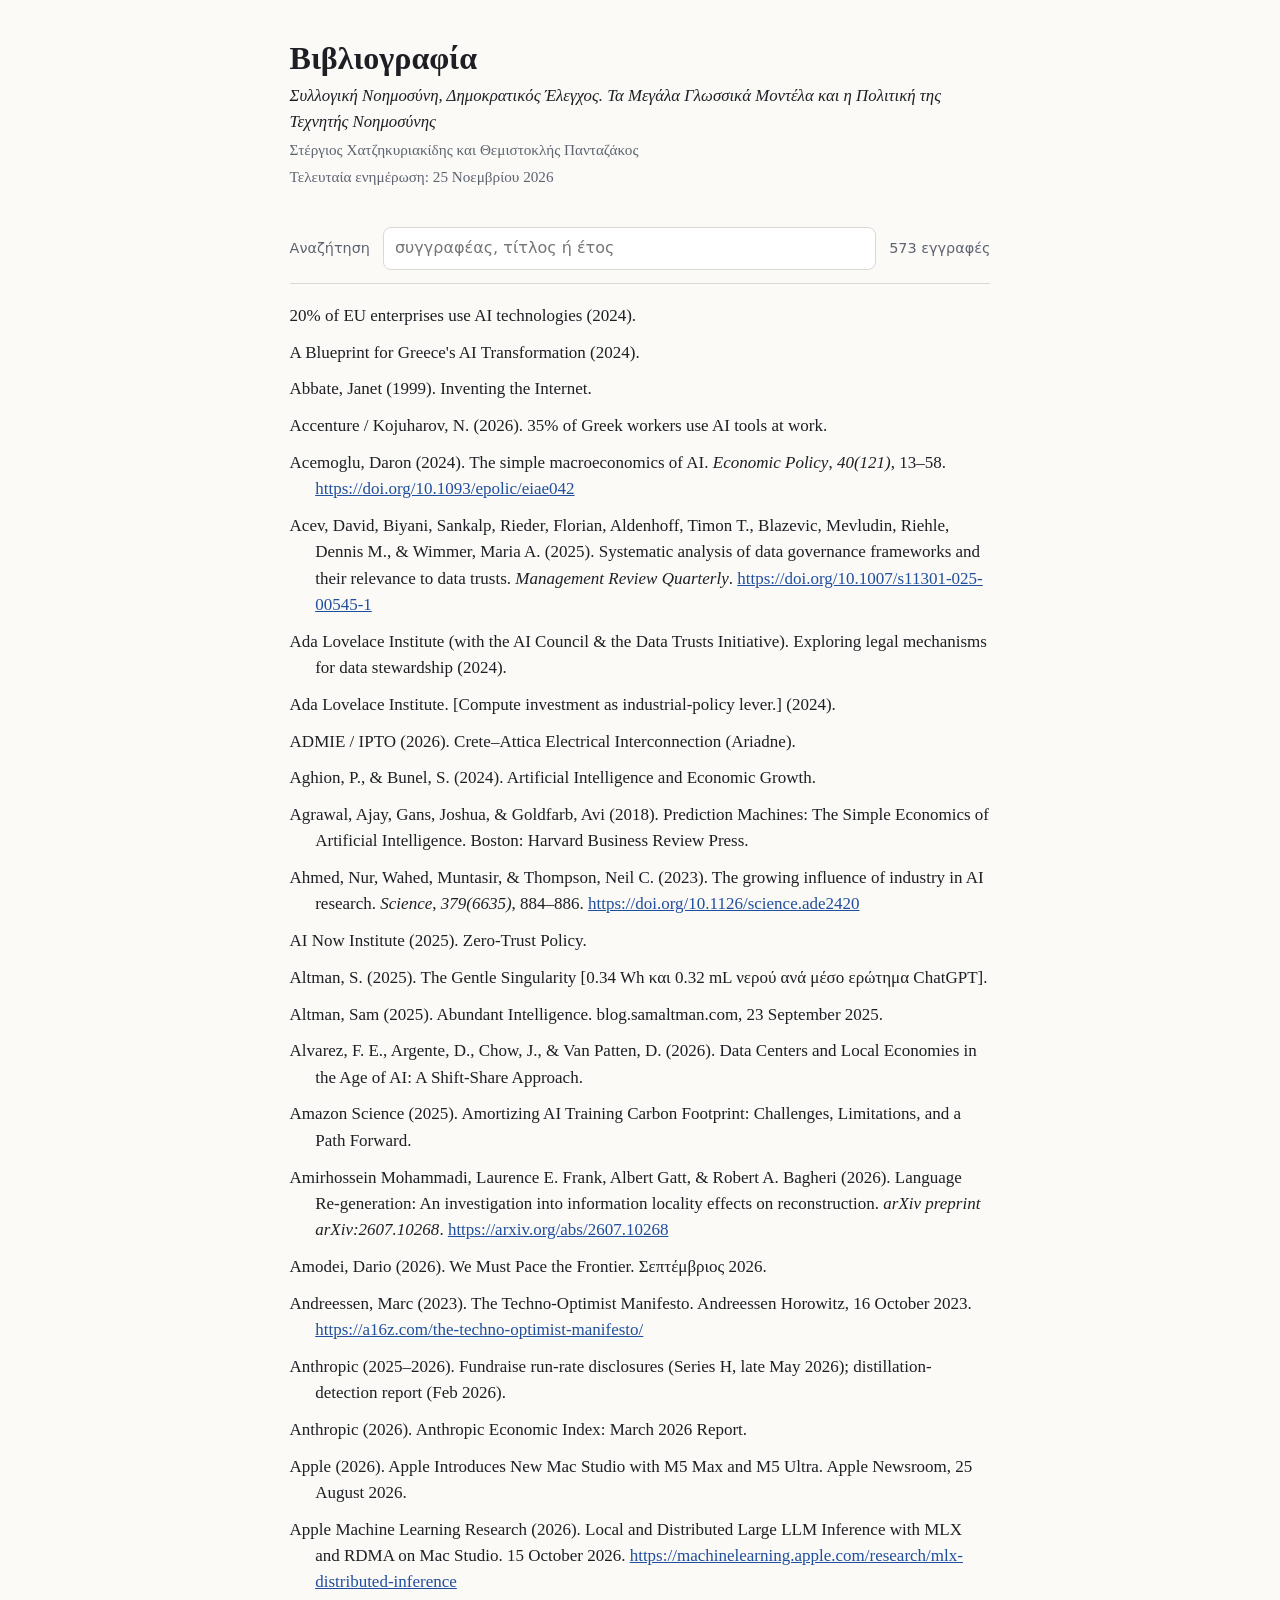
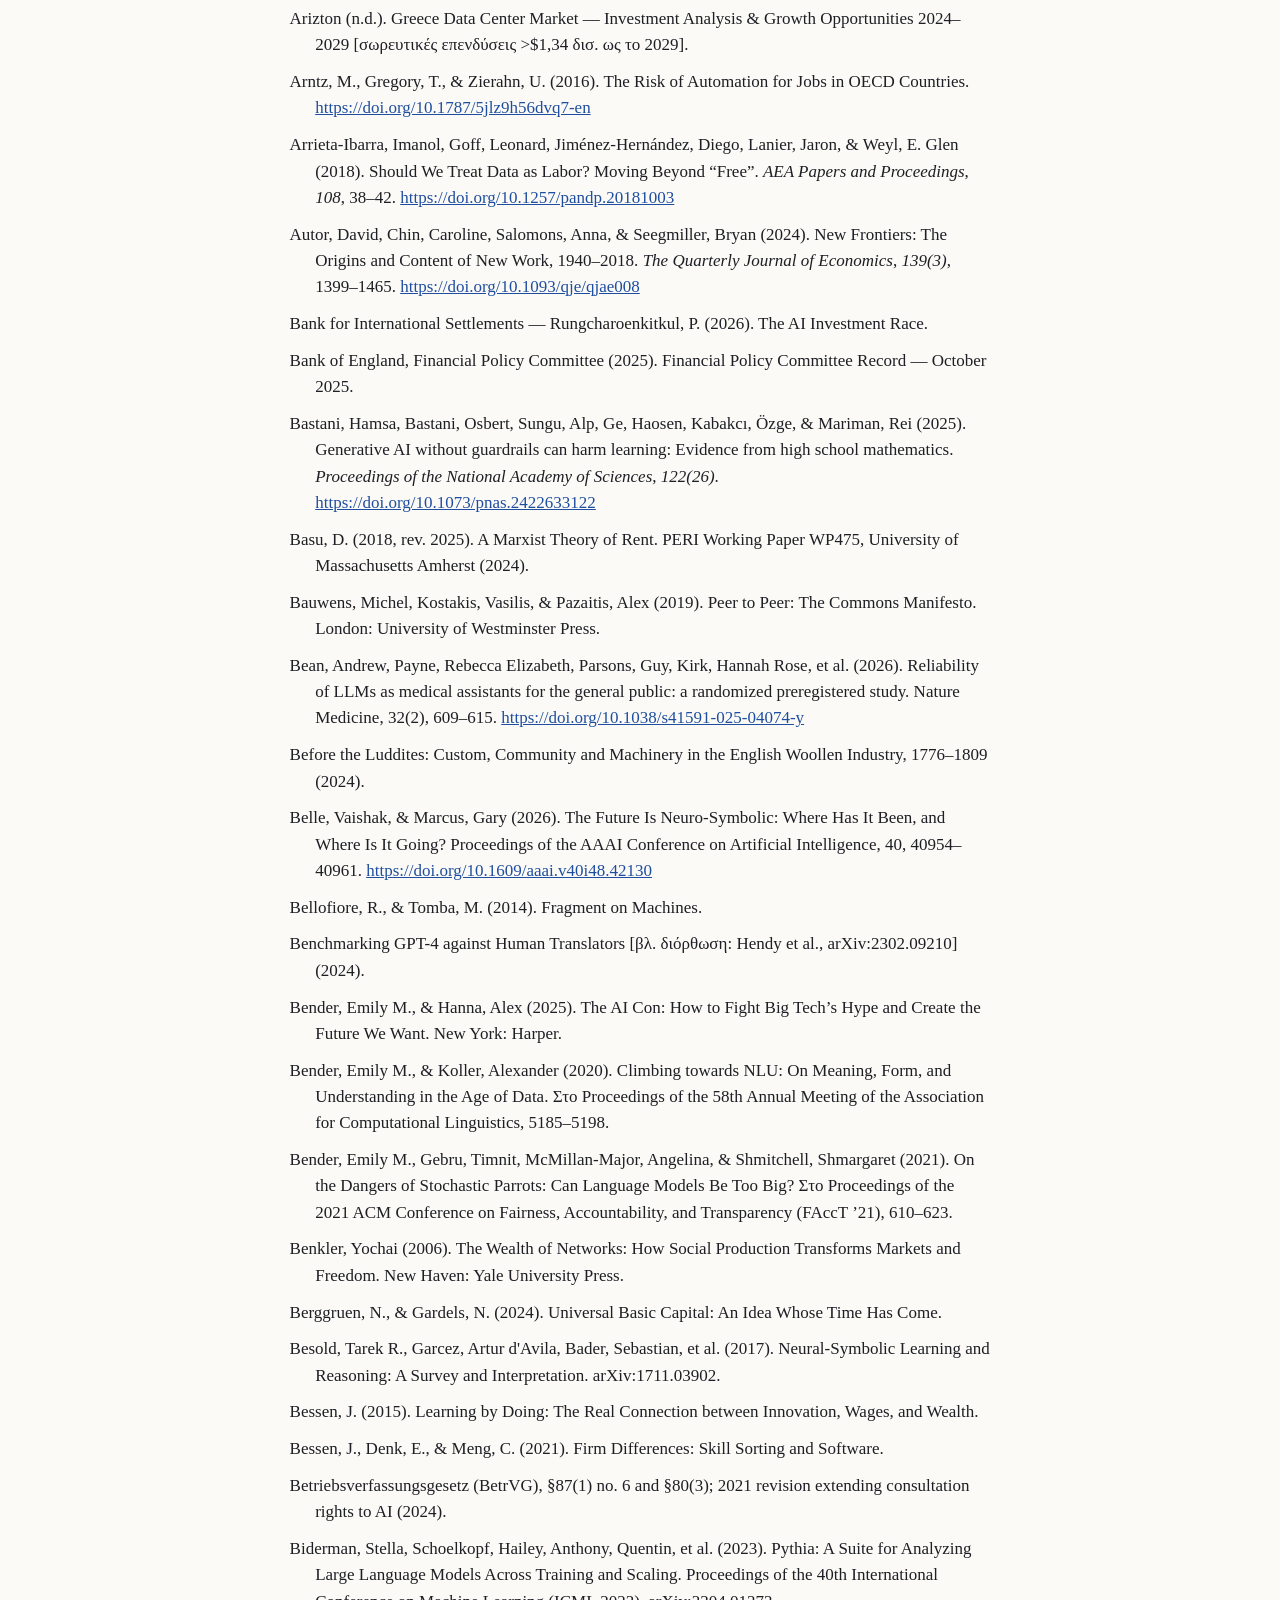
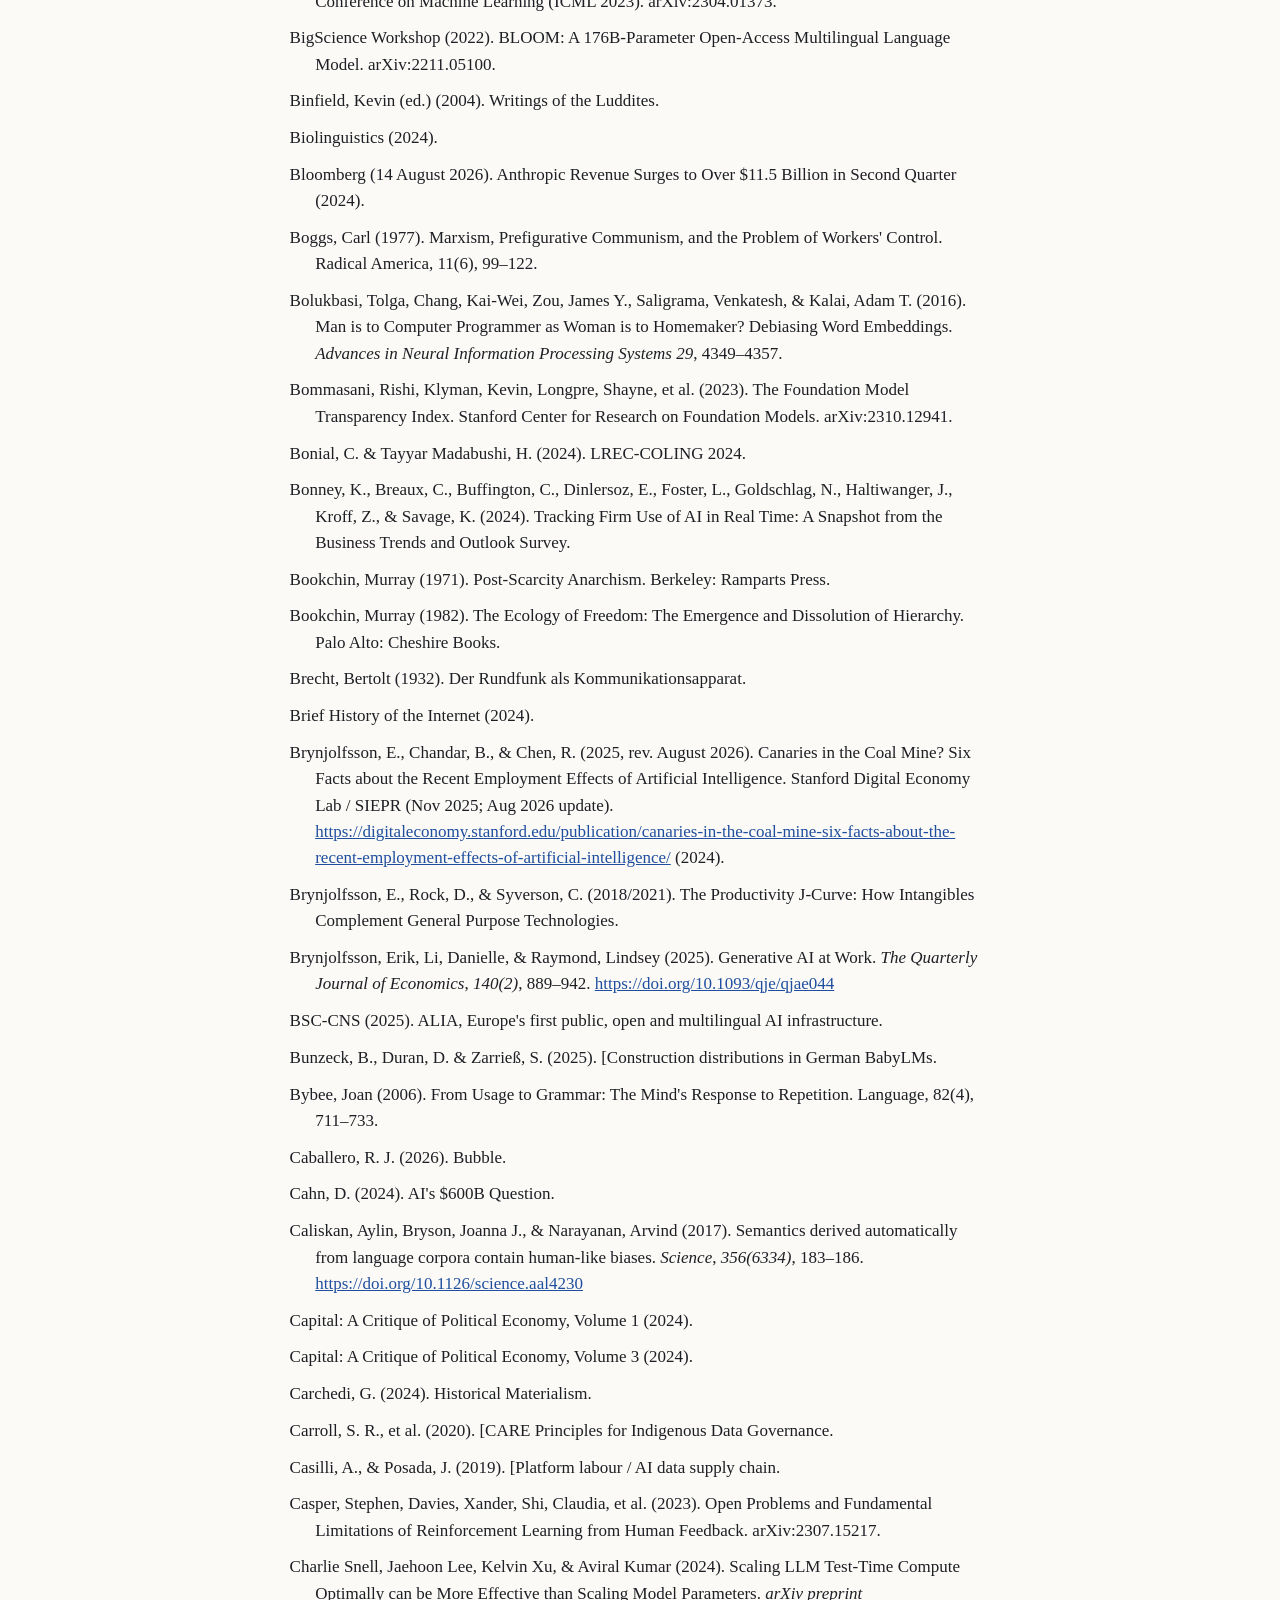
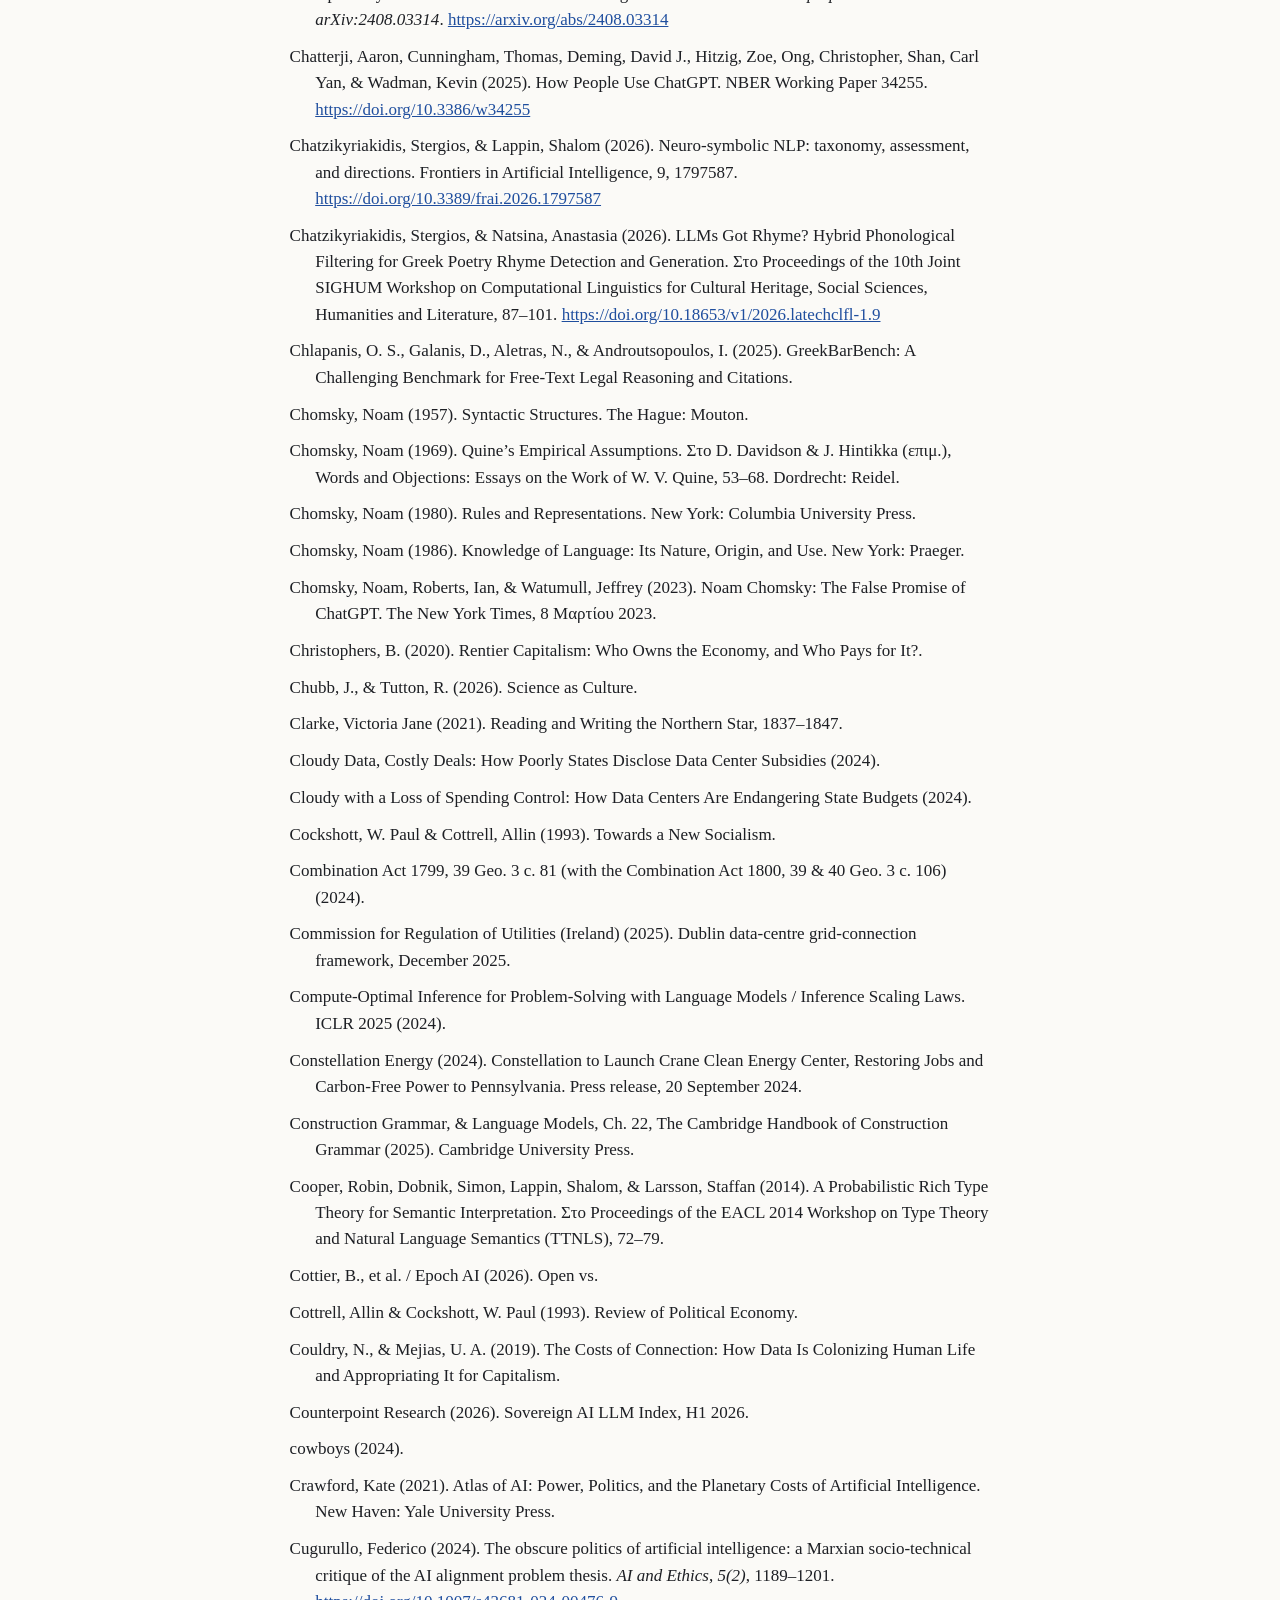
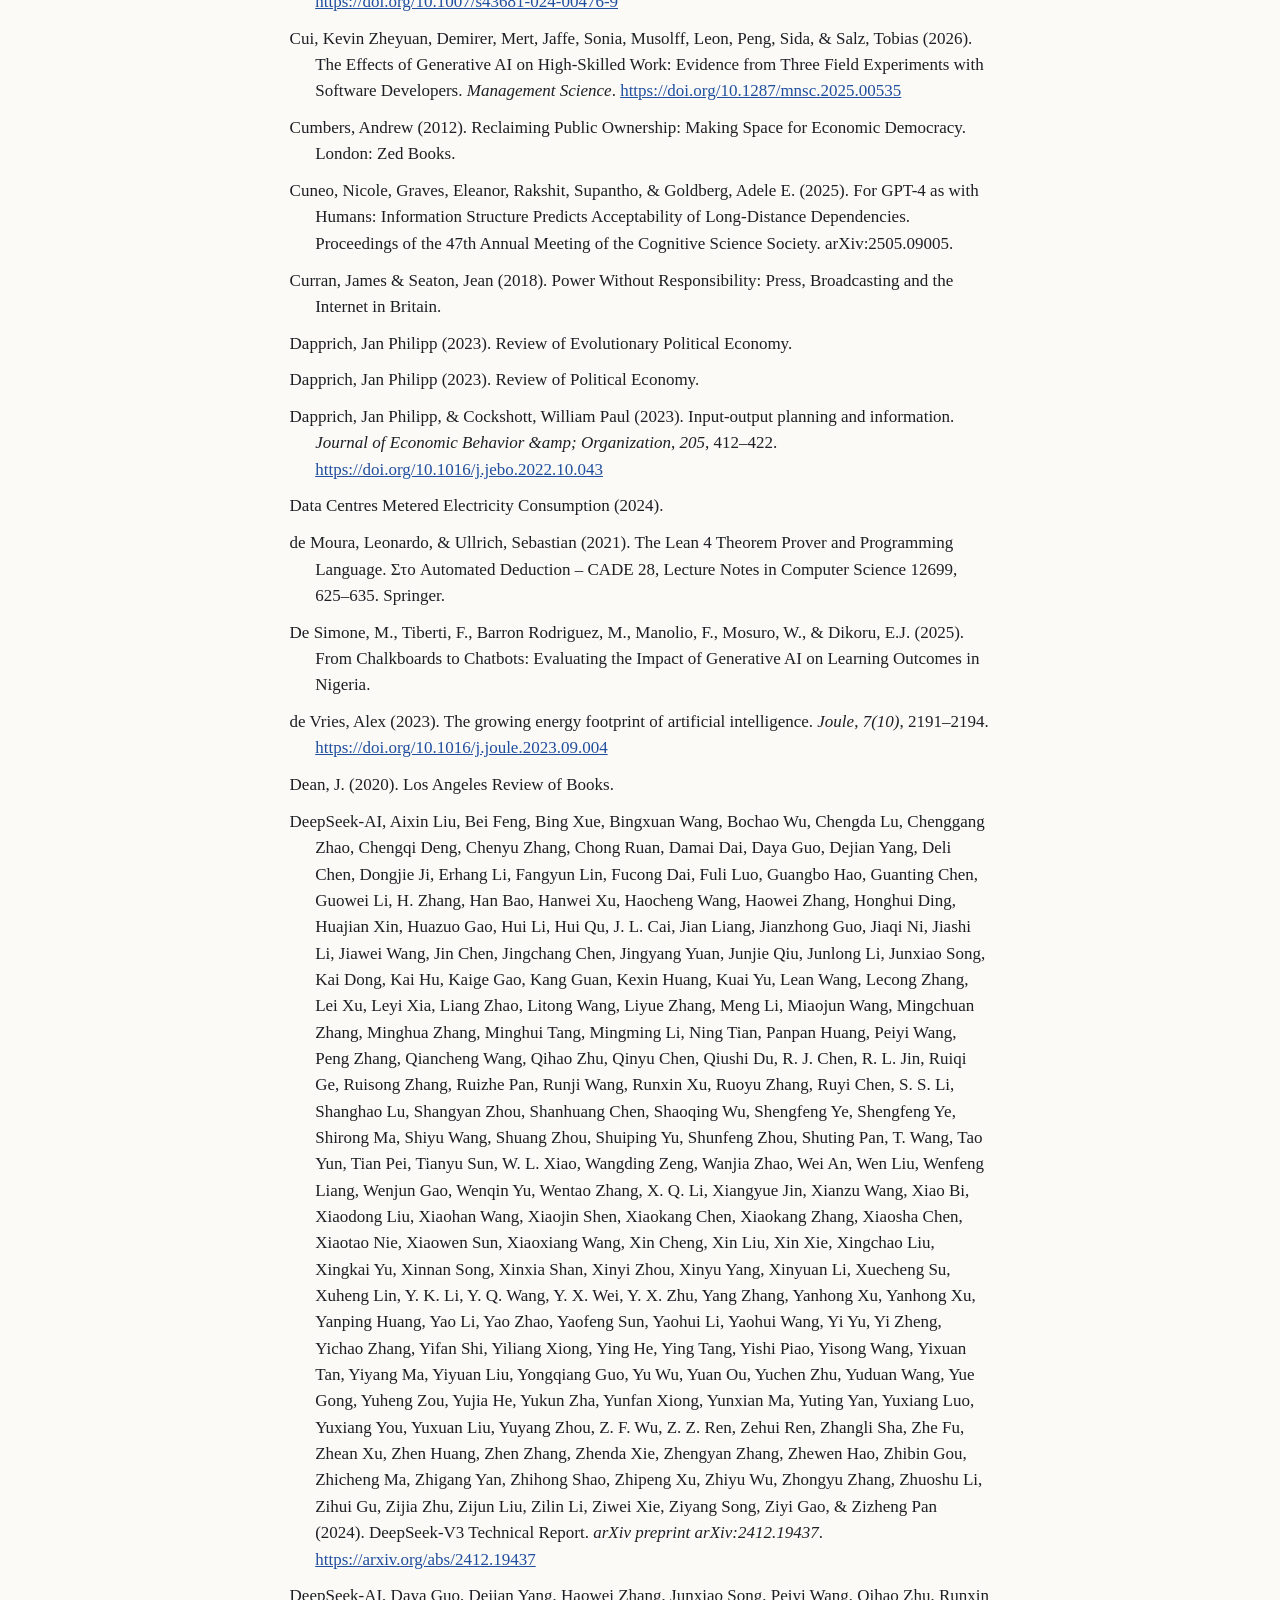
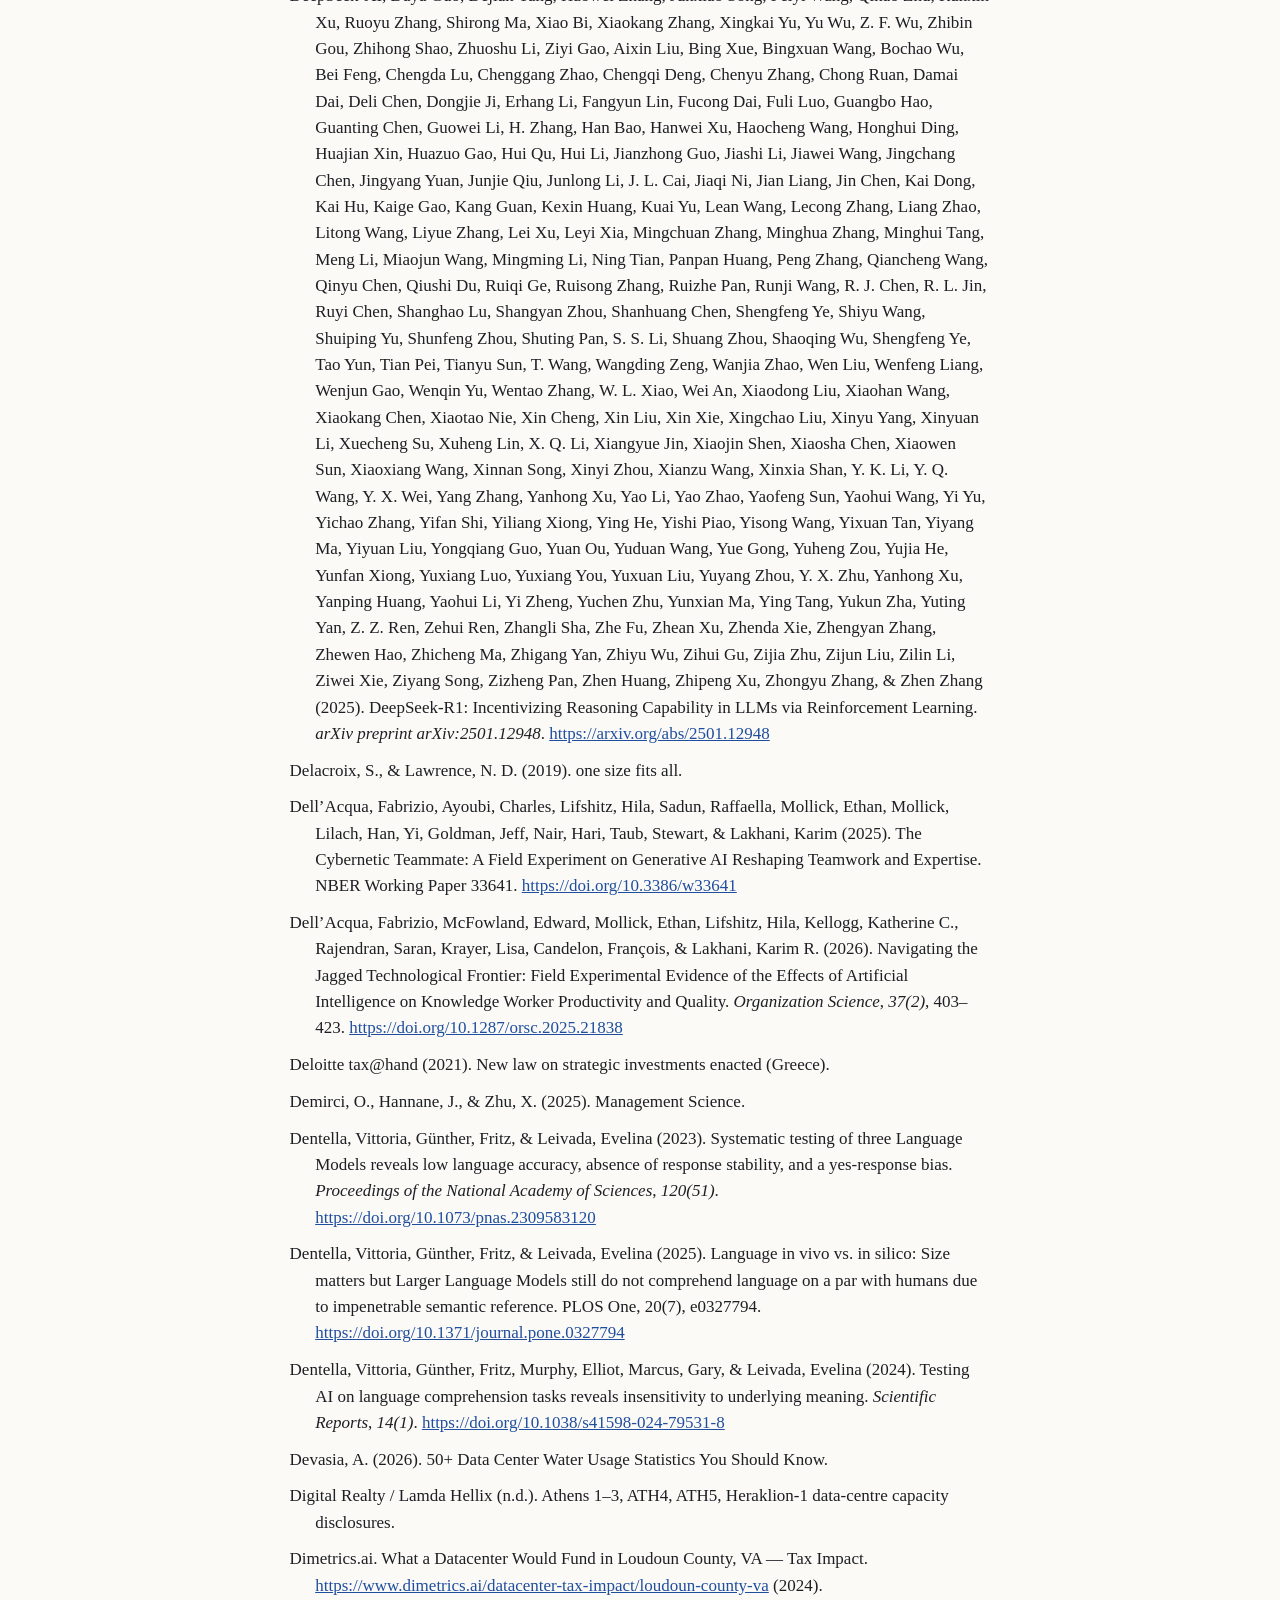
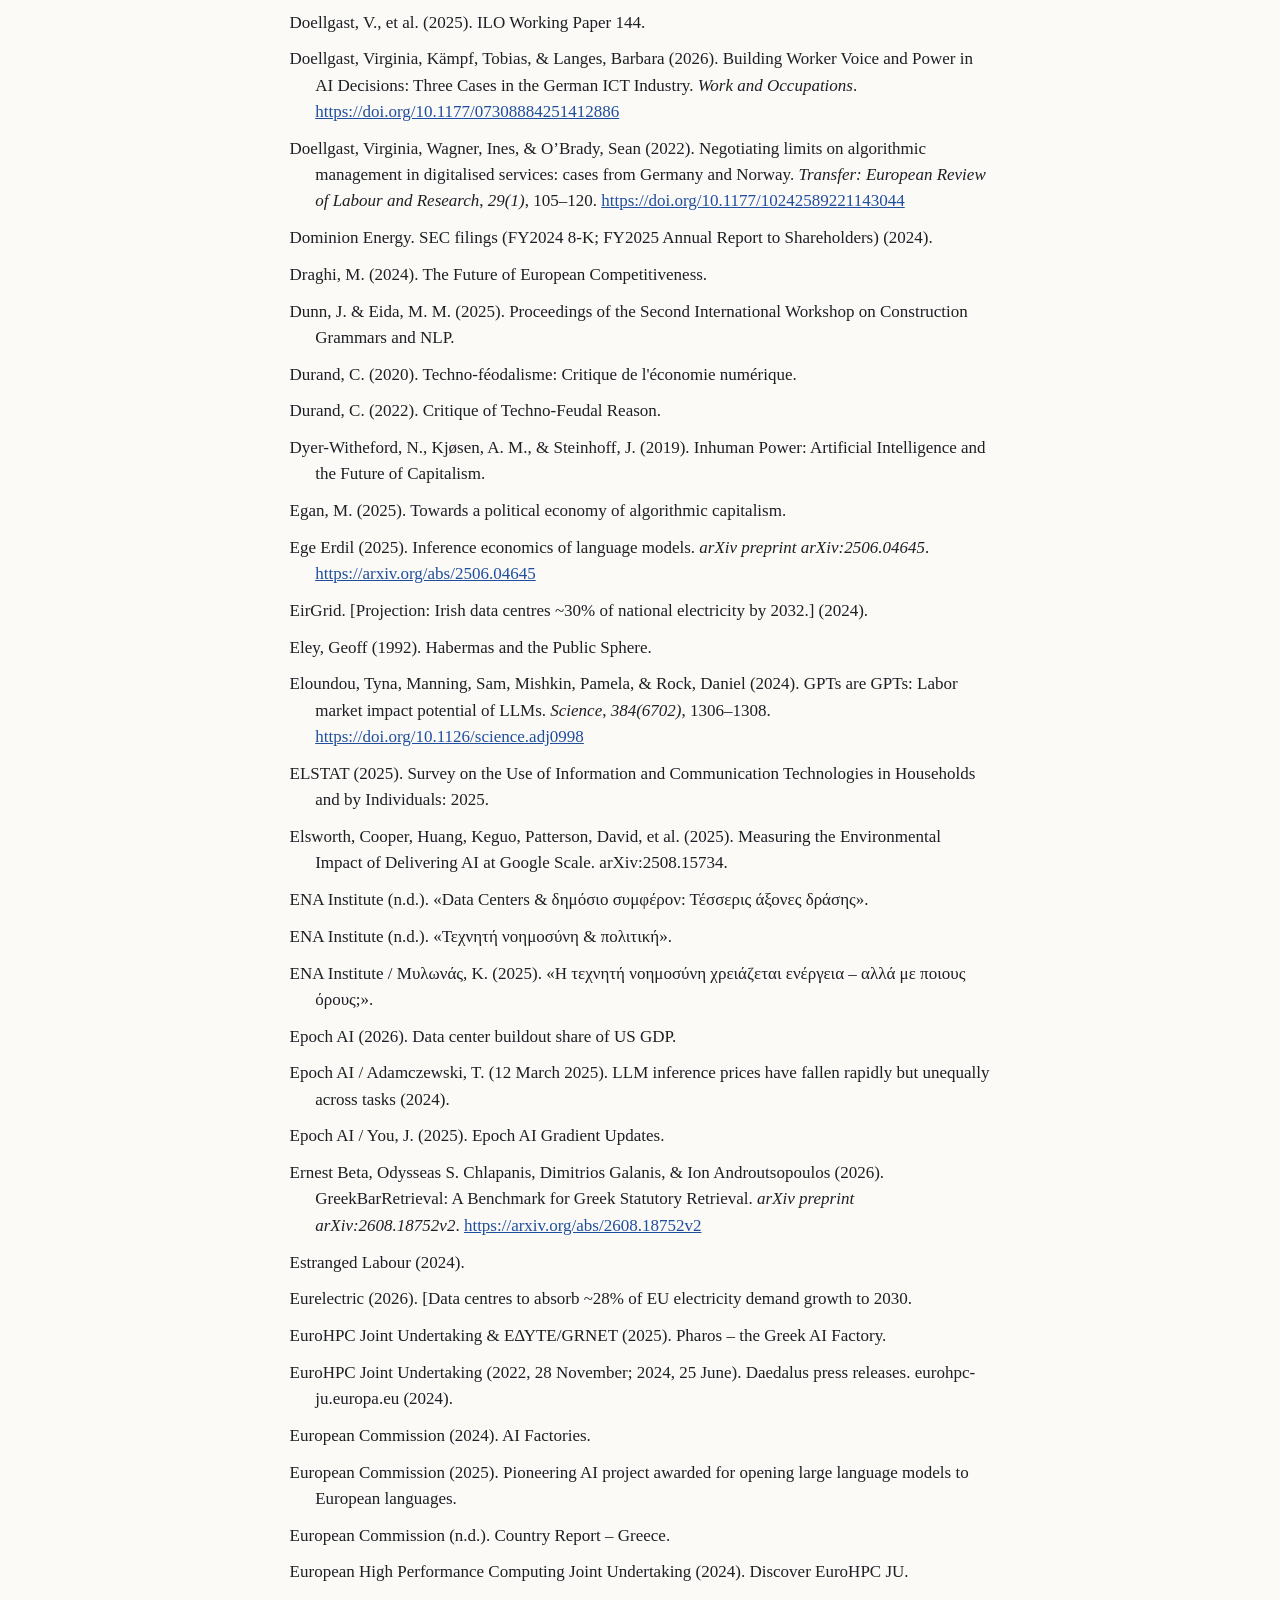
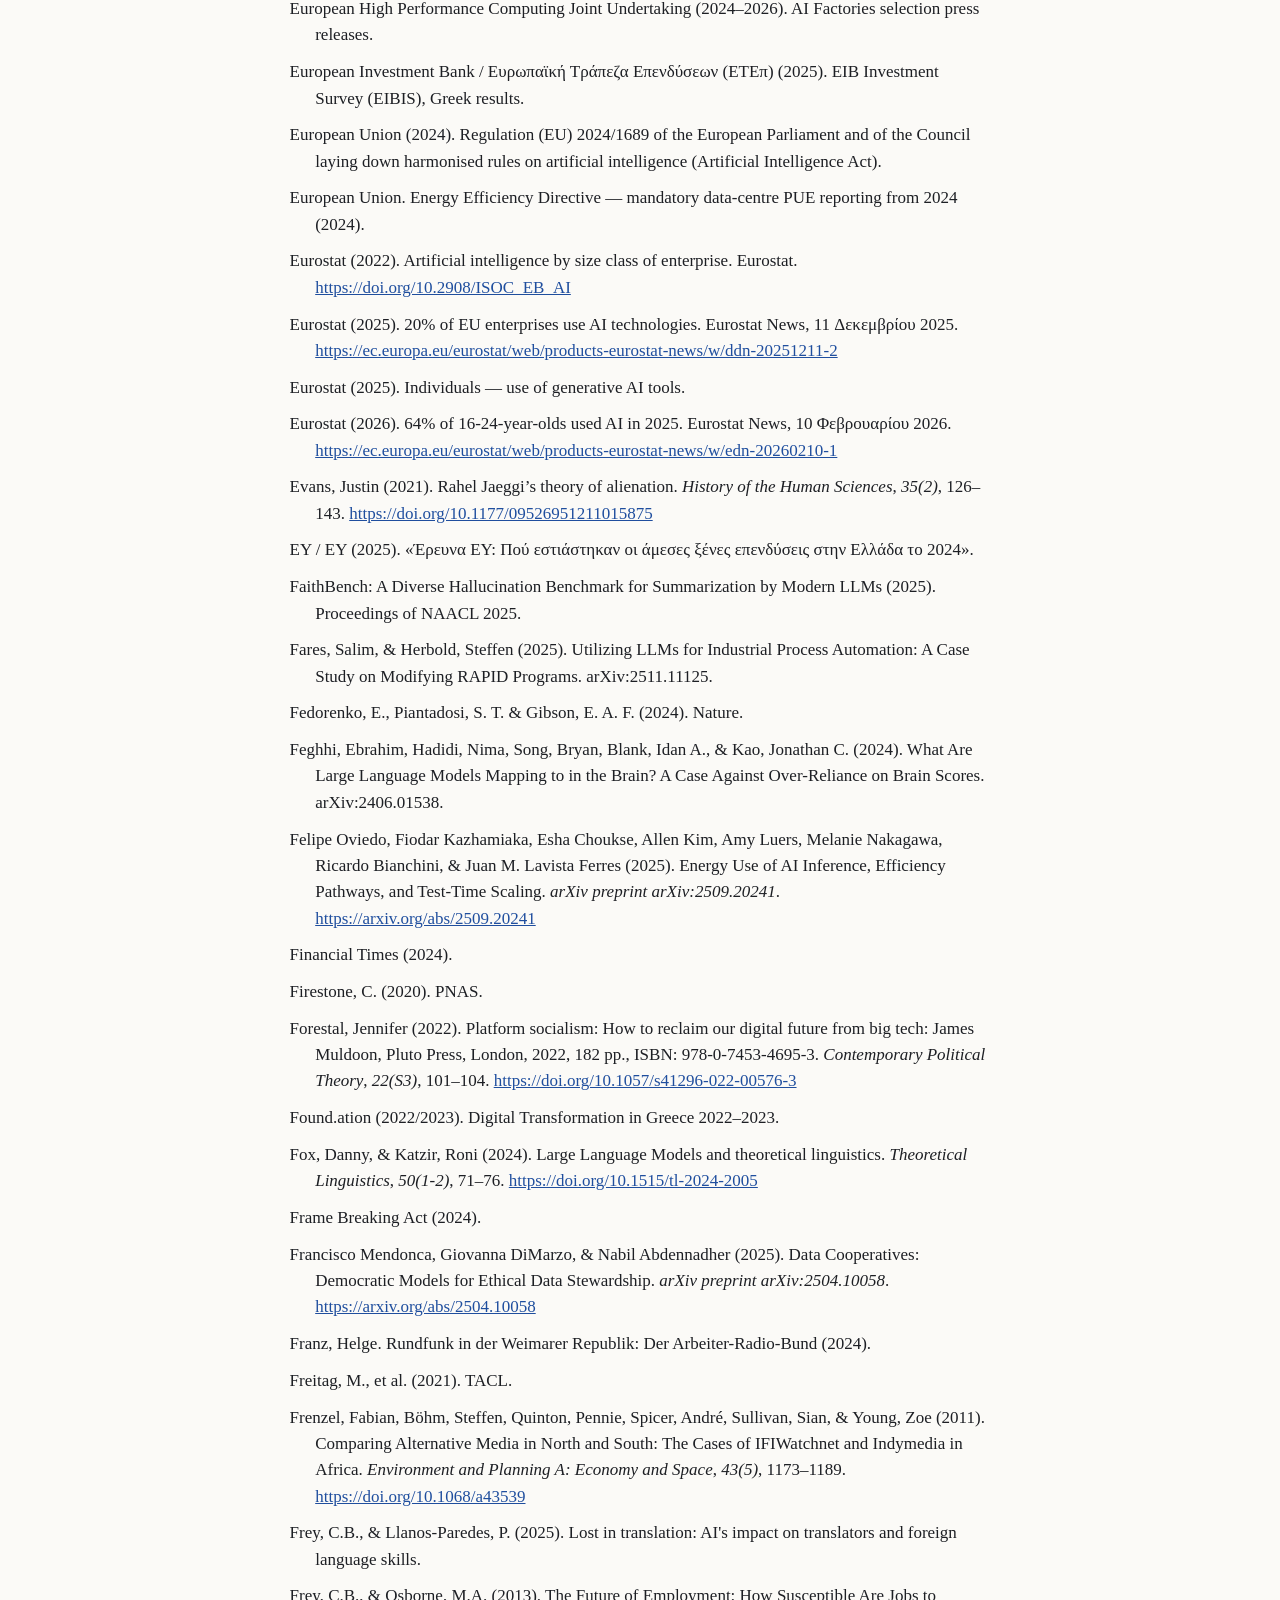
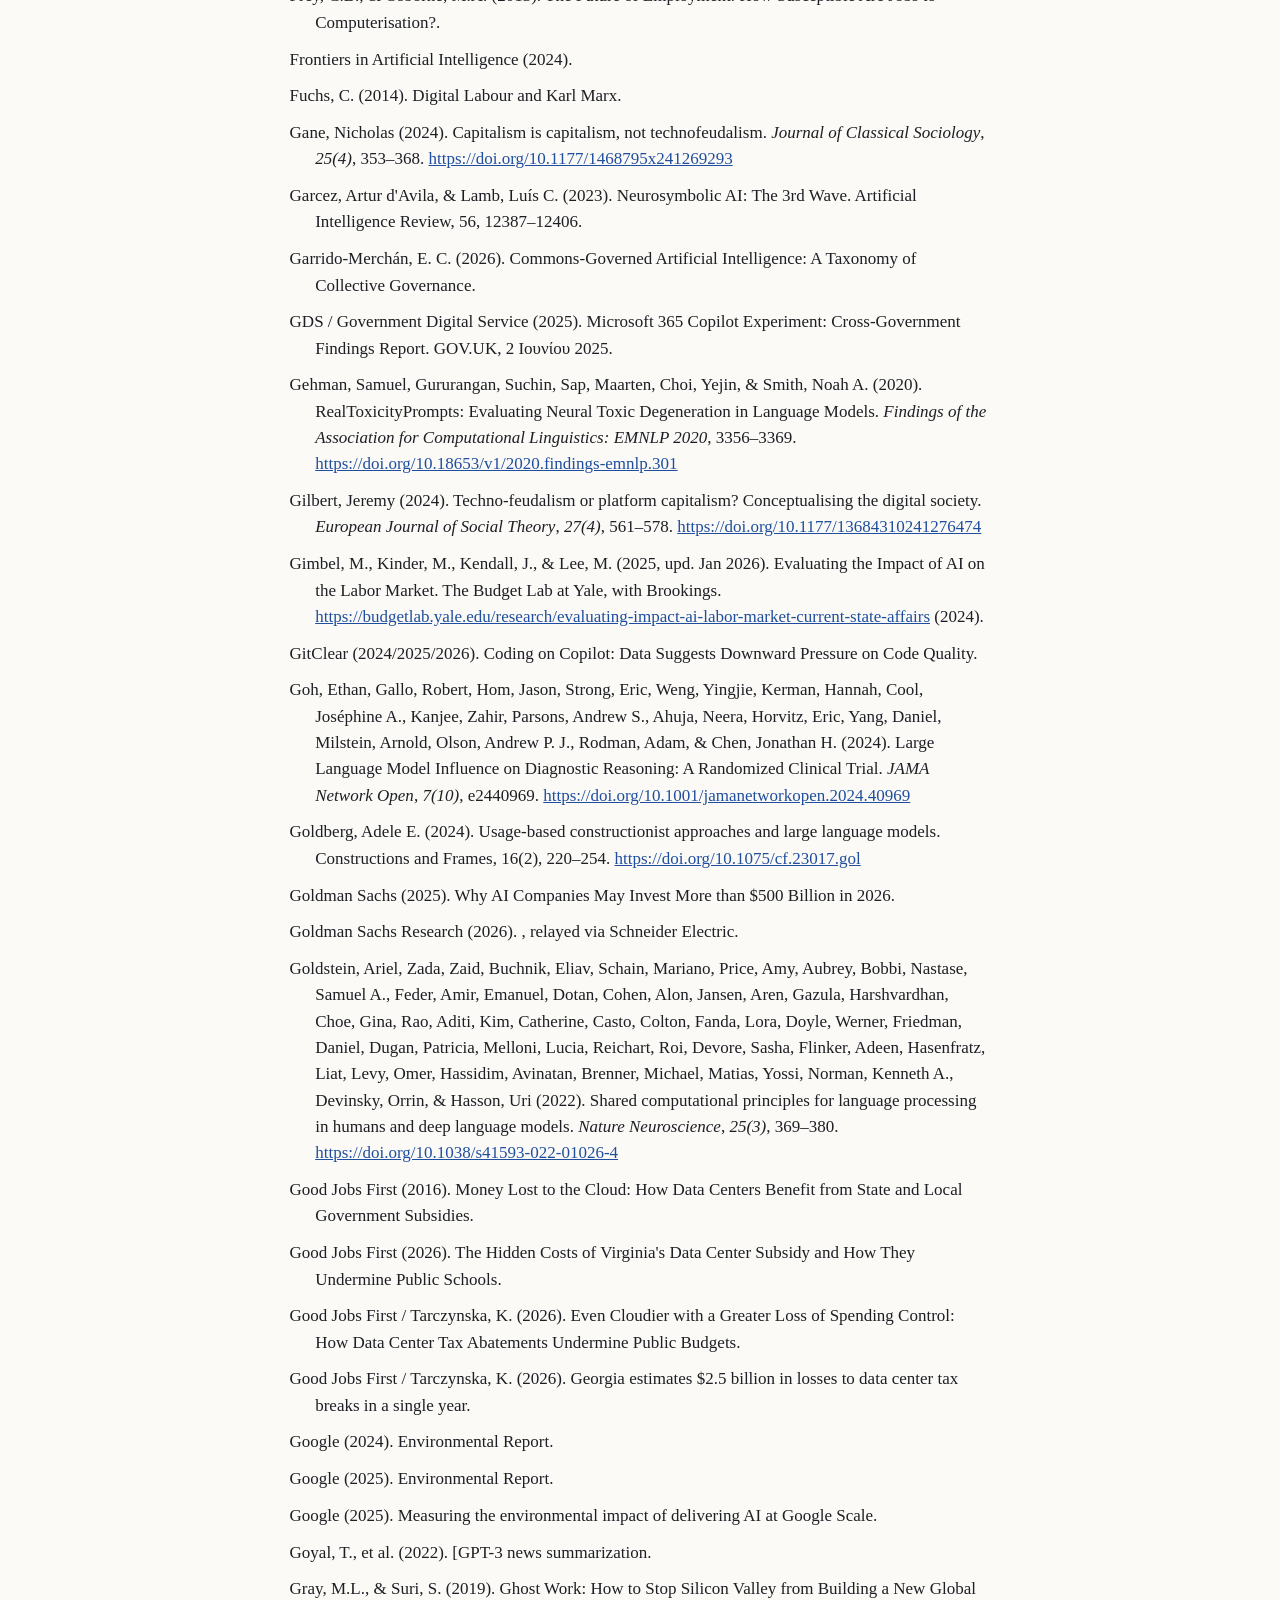
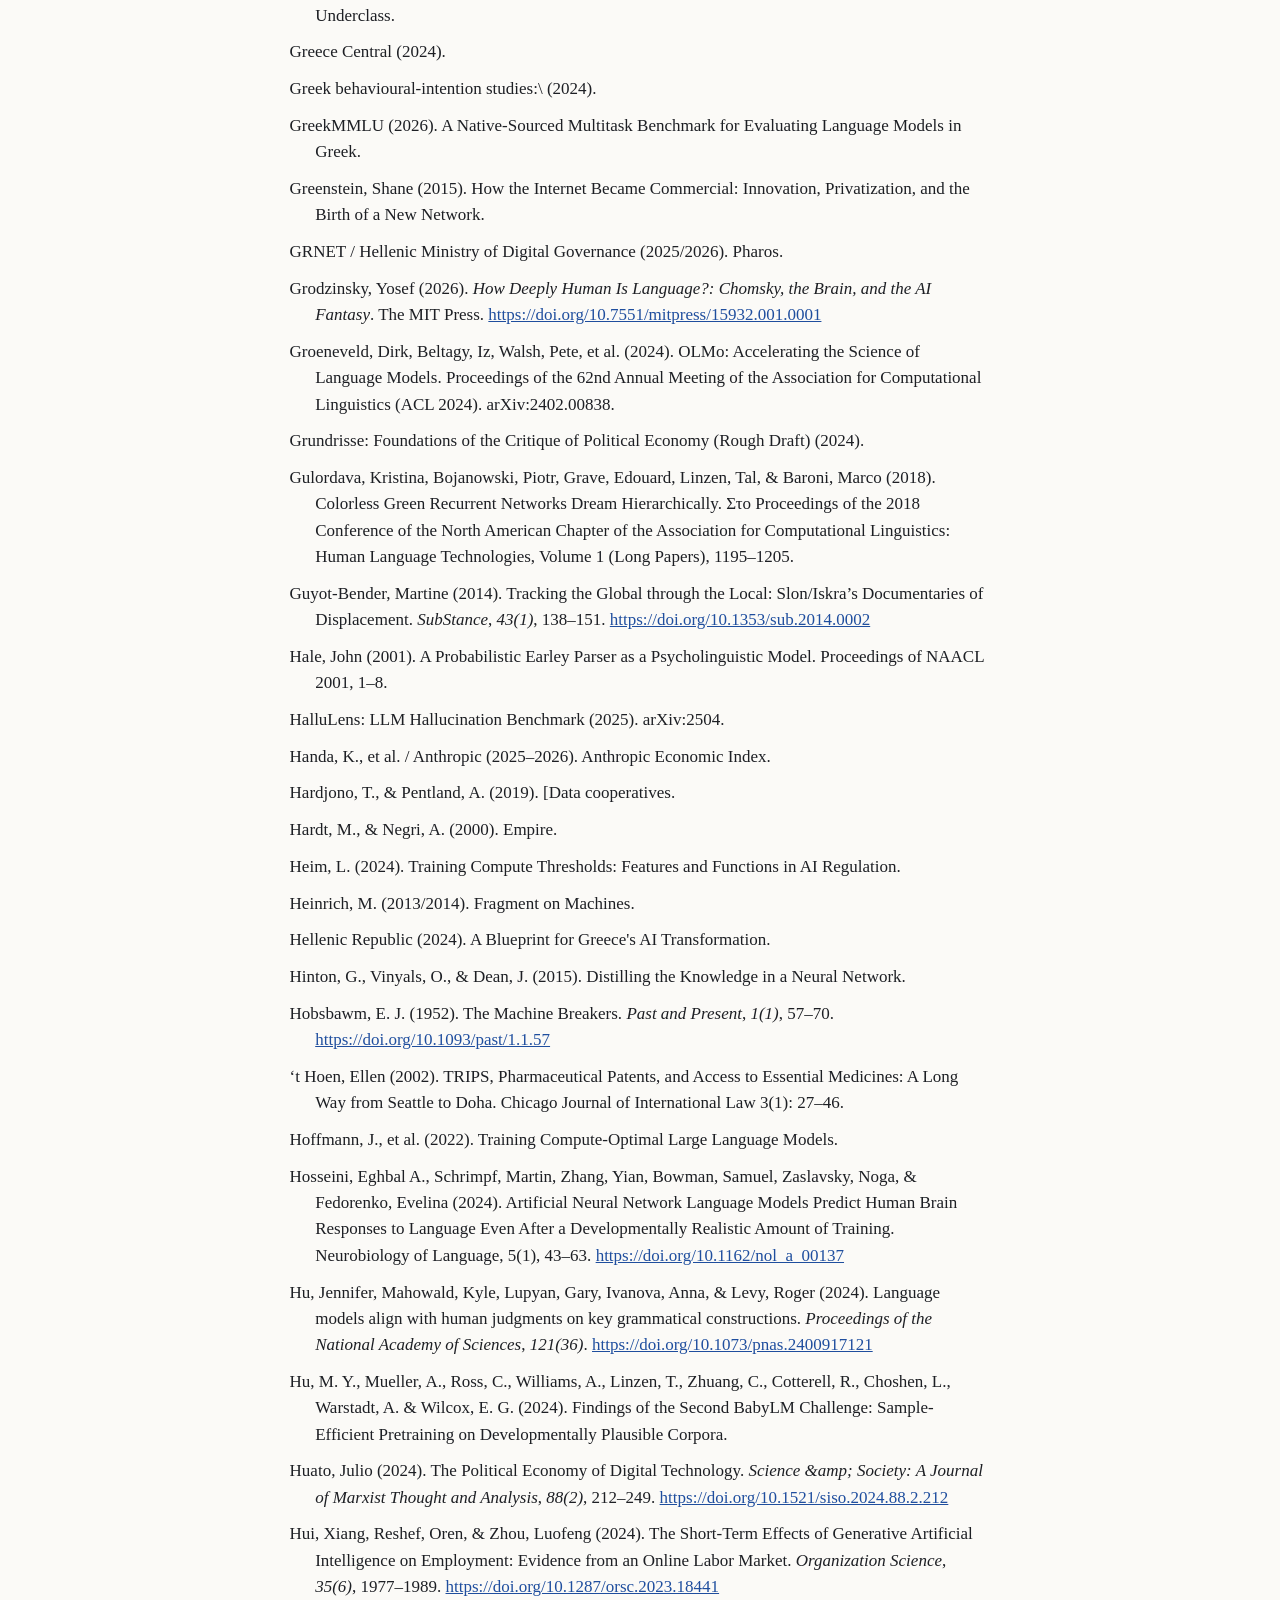
==== index.html @ 15dff91c "Βιβλιογραφία" ====
<!doctype html>
<html lang="el">
<head>
<meta charset="utf-8">
<meta name="viewport" content="width=device-width, initial-scale=1">
<title>Βιβλιογραφία · Συλλογική Νοημοσύνη, Δημοκρατικός Έλεγχος</title>
<meta name="description" content="Η βιβλιογραφία του βιβλίου «Συλλογική Νοημοσύνη, Δημοκρατικός Έλεγχος» των Στέργιου Χατζηκυριακίδη και Θεμιστοκλή Πανταζάκου.">
<style>
:root { --bg:#fbfaf7; --fg:#1d1f24; --muted:#5d6370; --rule:#dcd9d2; --link:#1f4e9e; --field:#ffffff; }
@media (prefers-color-scheme: dark) { :root { --bg:#14161b; --fg:#e7e5e0; --muted:#a2a7b3; --rule:#2e323b; --link:#9dbcf5; --field:#1c1f26; color-scheme: dark; } }
* { box-sizing: border-box; }
body { margin:0; background:var(--bg); color:var(--fg); font-family: Georgia, "Times New Roman", "Noto Serif", serif; font-size:17px; line-height:1.55; }
main { max-width: 46rem; margin: 0 auto; padding: 2.5rem 1.1rem 4rem; }
h1 { font-size: 2rem; line-height:1.15; margin: 0 0 .4rem; }
.book { margin:0; font-size:1.05rem; }
.authors, .note { margin:.2rem 0 0; color:var(--muted); font-size:.95rem; }
.tools { position: sticky; top:0; background:var(--bg); padding: 1rem 0 .8rem; margin-top:1.4rem; border-bottom:1px solid var(--rule); display:flex; gap:.8rem; align-items:center; flex-wrap:wrap; }
label { font-family: system-ui, -apple-system, "Segoe UI", Roboto, Arial, sans-serif; font-size:.9rem; color:var(--muted); }
input[type=search] { flex:1 1 14rem; min-width:0; font: inherit; font-family: system-ui, -apple-system, "Segoe UI", Roboto, Arial, sans-serif; font-size:1rem; padding:.5rem .7rem; border:1px solid var(--rule); border-radius:8px; background:var(--field); color:var(--fg); }
input[type=search]:focus-visible { outline:2px solid var(--link); outline-offset:1px; }
#count { font-family: system-ui, -apple-system, "Segoe UI", Roboto, Arial, sans-serif; font-size:.9rem; color:var(--muted); font-variant-numeric: tabular-nums; }
ol { list-style:none; margin:1.2rem 0 0; padding:0; }
li { padding-left:1.6rem; text-indent:-1.6rem; margin:0 0 .65rem; overflow-wrap:anywhere; }
li[hidden] { display:none; }
a { color:var(--link); }
footer { margin-top:2.5rem; padding-top:1rem; border-top:1px solid var(--rule); color:var(--muted); font-size:.9rem; }
@media print { .tools { display:none; } body { font-size:11pt; } a { color:inherit; text-decoration:none; } }
</style>
</head>
<body>
<main>
<h1>Βιβλιογραφία</h1>
<p class="book"><i>Συλλογική Νοημοσύνη, Δημοκρατικός Έλεγχος. Τα Μεγάλα Γλωσσικά Μοντέλα και η Πολιτική της Τεχνητής Νοημοσύνης</i></p>
<p class="authors">Στέργιος Χατζηκυριακίδης και Θεμιστοκλής Πανταζάκος</p>
<p class="note">Τελευταία ενημέρωση: 25 Νοεμβρίου 2026</p>
<div class="tools">
<label for="q">Αναζήτηση</label>
<input type="search" id="q" placeholder="συγγραφέας, τίτλος ή έτος" autocomplete="off">
<span id="count">573 εγγραφές</span>
</div>
<ol id="list">
<li>20% of EU enterprises use AI technologies (2024). </li>
<li>A Blueprint for Greece's AI Transformation (2024). </li>
<li>Abbate, Janet (1999). Inventing the Internet. </li>
<li>Accenture / Kojuharov, N. (2026). 35% of Greek workers use AI tools at work. </li>
<li>Acemoglu, Daron (2024). The simple macroeconomics of AI. <i>Economic Policy</i>, <i>40(121)</i>, 13–58. <a href="https://doi.org/10.1093/epolic/eiae042">https://doi.org/10.1093/epolic/eiae042</a></li>
<li>Acev, David, Biyani, Sankalp, Rieder, Florian, Aldenhoff, Timon T., Blazevic, Mevludin, Riehle, Dennis M., &amp; Wimmer, Maria A. (2025). Systematic analysis of data governance frameworks and their relevance to data trusts. <i>Management Review Quarterly</i>. <a href="https://doi.org/10.1007/s11301-025-00545-1">https://doi.org/10.1007/s11301-025-00545-1</a></li>
<li>Ada Lovelace Institute (with the AI Council &amp; the Data Trusts Initiative). Exploring legal mechanisms for data stewardship (2024). </li>
<li>Ada Lovelace Institute. [Compute investment as industrial-policy lever.] (2024). </li>
<li>ADMIE / IPTO (2026). Crete–Attica Electrical Interconnection (Ariadne). </li>
<li>Aghion, P., &amp; Bunel, S. (2024). Artificial Intelligence and Economic Growth. </li>
<li>Agrawal, Ajay, Gans, Joshua, &amp; Goldfarb, Avi (2018). Prediction Machines: The Simple Economics of Artificial Intelligence. Boston: Harvard Business Review Press.</li>
<li>Ahmed, Nur, Wahed, Muntasir, &amp; Thompson, Neil C. (2023). The growing influence of industry in AI research. <i>Science</i>, <i>379(6635)</i>, 884–886. <a href="https://doi.org/10.1126/science.ade2420">https://doi.org/10.1126/science.ade2420</a></li>
<li>AI Now Institute (2025). Zero-Trust Policy. </li>
<li>Altman, S. (2025). The Gentle Singularity [0.34 Wh και 0.32 mL νερού ανά μέσο ερώτημα ChatGPT]. </li>
<li>Altman, Sam (2025). Abundant Intelligence. blog.samaltman.com, 23 September 2025.</li>
<li>Alvarez, F. E., Argente, D., Chow, J., &amp; Van Patten, D. (2026). Data Centers and Local Economies in the Age of AI: A Shift-Share Approach. </li>
<li>Amazon Science (2025). Amortizing AI Training Carbon Footprint: Challenges, Limitations, and a Path Forward. </li>
<li>Amirhossein Mohammadi, Laurence E. Frank, Albert Gatt, &amp; Robert A. Bagheri (2026). Language Re-generation: An investigation into information locality effects on reconstruction. <i>arXiv preprint arXiv:2607.10268</i>. <a href="https://arxiv.org/abs/2607.10268">https://arxiv.org/abs/2607.10268</a></li>
<li>Amodei, Dario (2026). We Must Pace the Frontier. Σεπτέμβριος 2026.</li>
<li>Andreessen, Marc (2023). The Techno-Optimist Manifesto. Andreessen Horowitz, 16 October 2023. <a href="https://a16z.com/the-techno-optimist-manifesto/">https://a16z.com/the-techno-optimist-manifesto/</a></li>
<li>Anthropic (2025–2026). Fundraise run-rate disclosures (Series H, late May 2026); distillation-detection report (Feb 2026). </li>
<li>Anthropic (2026). Anthropic Economic Index: March 2026 Report. </li>
<li>Apple (2026). Apple Introduces New Mac Studio with M5 Max and M5 Ultra. Apple Newsroom, 25 August 2026.</li>
<li>Apple Machine Learning Research (2026). Local and Distributed Large LLM Inference with MLX and RDMA on Mac Studio. 15 October 2026. <a href="https://machinelearning.apple.com/research/mlx-distributed-inference">https://machinelearning.apple.com/research/mlx-distributed-inference</a></li>
<li>Arizton (n.d.). Greece Data Center Market — Investment Analysis &amp; Growth Opportunities 2024–2029 [σωρευτικές επενδύσεις &gt;$1,34 δισ. ως το 2029]. </li>
<li>Arntz, M., Gregory, T., &amp; Zierahn, U. (2016). The Risk of Automation for Jobs in OECD Countries. <a href="https://doi.org/10.1787/5jlz9h56dvq7-en">https://doi.org/10.1787/5jlz9h56dvq7-en</a></li>
<li>Arrieta-Ibarra, Imanol, Goff, Leonard, Jiménez-Hernández, Diego, Lanier, Jaron, &amp; Weyl, E. Glen (2018). Should We Treat Data as Labor? Moving Beyond “Free”. <i>AEA Papers and Proceedings</i>, <i>108</i>, 38–42. <a href="https://doi.org/10.1257/pandp.20181003">https://doi.org/10.1257/pandp.20181003</a></li>
<li>Autor, David, Chin, Caroline, Salomons, Anna, &amp; Seegmiller, Bryan (2024). New Frontiers: The Origins and Content of New Work, 1940–2018. <i>The Quarterly Journal of Economics</i>, <i>139(3)</i>, 1399–1465. <a href="https://doi.org/10.1093/qje/qjae008">https://doi.org/10.1093/qje/qjae008</a></li>
<li>Bank for International Settlements — Rungcharoenkitkul, P. (2026). The AI Investment Race. </li>
<li>Bank of England, Financial Policy Committee (2025). Financial Policy Committee Record — October 2025. </li>
<li>Bastani, Hamsa, Bastani, Osbert, Sungu, Alp, Ge, Haosen, Kabakcı, Özge, &amp; Mariman, Rei (2025). Generative AI without guardrails can harm learning: Evidence from high school mathematics. <i>Proceedings of the National Academy of Sciences</i>, <i>122(26)</i>. <a href="https://doi.org/10.1073/pnas.2422633122">https://doi.org/10.1073/pnas.2422633122</a></li>
<li>Basu, D. (2018, rev. 2025). A Marxist Theory of Rent. PERI Working Paper WP475, University of Massachusetts Amherst (2024). </li>
<li>Bauwens, Michel, Kostakis, Vasilis, &amp; Pazaitis, Alex (2019). Peer to Peer: The Commons Manifesto. London: University of Westminster Press.</li>
<li>Bean, Andrew, Payne, Rebecca Elizabeth, Parsons, Guy, Kirk, Hannah Rose, et al. (2026). Reliability of LLMs as medical assistants for the general public: a randomized preregistered study. Nature Medicine, 32(2), 609–615. <a href="https://doi.org/10.1038/s41591-025-04074-y">https://doi.org/10.1038/s41591-025-04074-y</a></li>
<li>Before the Luddites: Custom, Community and Machinery in the English Woollen Industry, 1776–1809 (2024). </li>
<li>Belle, Vaishak, &amp; Marcus, Gary (2026). The Future Is Neuro-Symbolic: Where Has It Been, and Where Is It Going? Proceedings of the AAAI Conference on Artificial Intelligence, 40, 40954–40961. <a href="https://doi.org/10.1609/aaai.v40i48.42130">https://doi.org/10.1609/aaai.v40i48.42130</a></li>
<li>Bellofiore, R., &amp; Tomba, M. (2014). Fragment on Machines. </li>
<li>Benchmarking GPT-4 against Human Translators [βλ. διόρθωση: Hendy et al., arXiv:2302.09210] (2024). </li>
<li>Bender, Emily M., &amp; Hanna, Alex (2025). The AI Con: How to Fight Big Tech’s Hype and Create the Future We Want. New York: Harper.</li>
<li>Bender, Emily M., &amp; Koller, Alexander (2020). Climbing towards NLU: On Meaning, Form, and Understanding in the Age of Data. Στο Proceedings of the 58th Annual Meeting of the Association for Computational Linguistics, 5185–5198.</li>
<li>Bender, Emily M., Gebru, Timnit, McMillan-Major, Angelina, &amp; Shmitchell, Shmargaret (2021). On the Dangers of Stochastic Parrots: Can Language Models Be Too Big? Στο Proceedings of the 2021 ACM Conference on Fairness, Accountability, and Transparency (FAccT ’21), 610–623.</li>
<li>Benkler, Yochai (2006). The Wealth of Networks: How Social Production Transforms Markets and Freedom. New Haven: Yale University Press.</li>
<li>Berggruen, N., &amp; Gardels, N. (2024). Universal Basic Capital: An Idea Whose Time Has Come. </li>
<li>Besold, Tarek R., Garcez, Artur d'Avila, Bader, Sebastian, et al. (2017). Neural-Symbolic Learning and Reasoning: A Survey and Interpretation. arXiv:1711.03902.</li>
<li>Bessen, J. (2015). Learning by Doing: The Real Connection between Innovation, Wages, and Wealth. </li>
<li>Bessen, J., Denk, E., &amp; Meng, C. (2021). Firm Differences: Skill Sorting and Software. </li>
<li>Betriebsverfassungsgesetz (BetrVG), §87(1) no. 6 and §80(3); 2021 revision extending consultation rights to AI (2024). </li>
<li>Biderman, Stella, Schoelkopf, Hailey, Anthony, Quentin, et al. (2023). Pythia: A Suite for Analyzing Large Language Models Across Training and Scaling. Proceedings of the 40th International Conference on Machine Learning (ICML 2023). arXiv:2304.01373.</li>
<li>BigScience Workshop (2022). BLOOM: A 176B-Parameter Open-Access Multilingual Language Model. arXiv:2211.05100.</li>
<li>Binfield, Kevin (ed.) (2004). Writings of the Luddites. </li>
<li>Biolinguistics (2024). </li>
<li>Bloomberg (14 August 2026). Anthropic Revenue Surges to Over $11.5 Billion in Second Quarter (2024). </li>
<li>Boggs, Carl (1977). Marxism, Prefigurative Communism, and the Problem of Workers' Control. Radical America, 11(6), 99–122.</li>
<li>Bolukbasi, Tolga, Chang, Kai-Wei, Zou, James Y., Saligrama, Venkatesh, &amp; Kalai, Adam T. (2016). Man is to Computer Programmer as Woman is to Homemaker? Debiasing Word Embeddings. <i>Advances in Neural Information Processing Systems 29</i>, 4349–4357.</li>
<li>Bommasani, Rishi, Klyman, Kevin, Longpre, Shayne, et al. (2023). The Foundation Model Transparency Index. Stanford Center for Research on Foundation Models. arXiv:2310.12941.</li>
<li>Bonial, C. &amp; Tayyar Madabushi, H. (2024). LREC-COLING 2024. </li>
<li>Bonney, K., Breaux, C., Buffington, C., Dinlersoz, E., Foster, L., Goldschlag, N., Haltiwanger, J., Kroff, Z., &amp; Savage, K. (2024). Tracking Firm Use of AI in Real Time: A Snapshot from the Business Trends and Outlook Survey. </li>
<li>Bookchin, Murray (1971). Post-Scarcity Anarchism. Berkeley: Ramparts Press.</li>
<li>Bookchin, Murray (1982). The Ecology of Freedom: The Emergence and Dissolution of Hierarchy. Palo Alto: Cheshire Books.</li>
<li>Brecht, Bertolt (1932). Der Rundfunk als Kommunikationsapparat. </li>
<li>Brief History of the Internet (2024). </li>
<li>Brynjolfsson, E., Chandar, B., &amp; Chen, R. (2025, rev. August 2026). Canaries in the Coal Mine? Six Facts about the Recent Employment Effects of Artificial Intelligence. Stanford Digital Economy Lab / SIEPR (Nov 2025; Aug 2026 update). <a href="https://digitaleconomy.stanford.edu/publication/canaries-in-the-coal-mine-six-facts-about-the-recent-employment-effects-of-artificial-intelligence/">https://digitaleconomy.stanford.edu/publication/canaries-in-the-coal-mine-six-facts-about-the-recent-employment-effects-of-artificial-intelligence/</a> (2024). </li>
<li>Brynjolfsson, E., Rock, D., &amp; Syverson, C. (2018/2021). The Productivity J-Curve: How Intangibles Complement General Purpose Technologies. </li>
<li>Brynjolfsson, Erik, Li, Danielle, &amp; Raymond, Lindsey (2025). Generative AI at Work. <i>The Quarterly Journal of Economics</i>, <i>140(2)</i>, 889–942. <a href="https://doi.org/10.1093/qje/qjae044">https://doi.org/10.1093/qje/qjae044</a></li>
<li>BSC-CNS (2025). ALIA, Europe's first public, open and multilingual AI infrastructure. </li>
<li>Bunzeck, B., Duran, D. &amp; Zarrieß, S. (2025). [Construction distributions in German BabyLMs. </li>
<li>Bybee, Joan (2006). From Usage to Grammar: The Mind's Response to Repetition. Language, 82(4), 711–733.</li>
<li>Caballero, R. J. (2026). Bubble. </li>
<li>Cahn, D. (2024). AI's $600B Question. </li>
<li>Caliskan, Aylin, Bryson, Joanna J., &amp; Narayanan, Arvind (2017). Semantics derived automatically from language corpora contain human-like biases. <i>Science</i>, <i>356(6334)</i>, 183–186. <a href="https://doi.org/10.1126/science.aal4230">https://doi.org/10.1126/science.aal4230</a></li>
<li>Capital: A Critique of Political Economy, Volume 1 (2024). </li>
<li>Capital: A Critique of Political Economy, Volume 3 (2024). </li>
<li>Carchedi, G. (2024). Historical Materialism. </li>
<li>Carroll, S. R., et al. (2020). [CARE Principles for Indigenous Data Governance. </li>
<li>Casilli, A., &amp; Posada, J. (2019). [Platform labour / AI data supply chain. </li>
<li>Casper, Stephen, Davies, Xander, Shi, Claudia, et al. (2023). Open Problems and Fundamental Limitations of Reinforcement Learning from Human Feedback. arXiv:2307.15217.</li>
<li>Charlie Snell, Jaehoon Lee, Kelvin Xu, &amp; Aviral Kumar (2024). Scaling LLM Test-Time Compute Optimally can be More Effective than Scaling Model Parameters. <i>arXiv preprint arXiv:2408.03314</i>. <a href="https://arxiv.org/abs/2408.03314">https://arxiv.org/abs/2408.03314</a></li>
<li>Chatterji, Aaron, Cunningham, Thomas, Deming, David J., Hitzig, Zoe, Ong, Christopher, Shan, Carl Yan, &amp; Wadman, Kevin (2025). How People Use ChatGPT. NBER Working Paper 34255. <a href="https://doi.org/10.3386/w34255">https://doi.org/10.3386/w34255</a></li>
<li>Chatzikyriakidis, Stergios, &amp; Lappin, Shalom (2026). Neuro-symbolic NLP: taxonomy, assessment, and directions. Frontiers in Artificial Intelligence, 9, 1797587. <a href="https://doi.org/10.3389/frai.2026.1797587">https://doi.org/10.3389/frai.2026.1797587</a></li>
<li>Chatzikyriakidis, Stergios, &amp; Natsina, Anastasia (2026). LLMs Got Rhyme? Hybrid Phonological Filtering for Greek Poetry Rhyme Detection and Generation. Στο Proceedings of the 10th Joint SIGHUM Workshop on Computational Linguistics for Cultural Heritage, Social Sciences, Humanities and Literature, 87–101. <a href="https://doi.org/10.18653/v1/2026.latechclfl-1.9">https://doi.org/10.18653/v1/2026.latechclfl-1.9</a></li>
<li>Chlapanis, O. S., Galanis, D., Aletras, N., &amp; Androutsopoulos, I. (2025). GreekBarBench: A Challenging Benchmark for Free-Text Legal Reasoning and Citations. </li>
<li>Chomsky, Noam (1957). Syntactic Structures. The Hague: Mouton.</li>
<li>Chomsky, Noam (1969). Quine’s Empirical Assumptions. Στο D. Davidson &amp; J. Hintikka (επιμ.), Words and Objections: Essays on the Work of W. V. Quine, 53–68. Dordrecht: Reidel.</li>
<li>Chomsky, Noam (1980). Rules and Representations. New York: Columbia University Press.</li>
<li>Chomsky, Noam (1986). Knowledge of Language: Its Nature, Origin, and Use. New York: Praeger.</li>
<li>Chomsky, Noam, Roberts, Ian, &amp; Watumull, Jeffrey (2023). Noam Chomsky: The False Promise of ChatGPT. The New York Times, 8 Μαρτίου 2023.</li>
<li>Christophers, B. (2020). Rentier Capitalism: Who Owns the Economy, and Who Pays for It?. </li>
<li>Chubb, J., &amp; Tutton, R. (2026). Science as Culture. </li>
<li>Clarke, Victoria Jane (2021). Reading and Writing the Northern Star, 1837–1847. </li>
<li>Cloudy Data, Costly Deals: How Poorly States Disclose Data Center Subsidies (2024). </li>
<li>Cloudy with a Loss of Spending Control: How Data Centers Are Endangering State Budgets (2024). </li>
<li>Cockshott, W. Paul &amp; Cottrell, Allin (1993). Towards a New Socialism. </li>
<li>Combination Act 1799, 39 Geo. 3 c. 81 (with the Combination Act 1800, 39 &amp; 40 Geo. 3 c. 106) (2024). </li>
<li>Commission for Regulation of Utilities (Ireland) (2025). Dublin data-centre grid-connection framework, December 2025. </li>
<li>Compute-Optimal Inference for Problem-Solving with Language Models / Inference Scaling Laws. ICLR 2025 (2024). </li>
<li>Constellation Energy (2024). Constellation to Launch Crane Clean Energy Center, Restoring Jobs and Carbon-Free Power to Pennsylvania. Press release, 20 September 2024.</li>
<li>Construction Grammar, &amp; Language Models, Ch. 22, The Cambridge Handbook of Construction Grammar (2025). Cambridge University Press. </li>
<li>Cooper, Robin, Dobnik, Simon, Lappin, Shalom, &amp; Larsson, Staffan (2014). A Probabilistic Rich Type Theory for Semantic Interpretation. Στο Proceedings of the EACL 2014 Workshop on Type Theory and Natural Language Semantics (TTNLS), 72–79.</li>
<li>Cottier, B., et al. / Epoch AI (2026). Open vs. </li>
<li>Cottrell, Allin &amp; Cockshott, W. Paul (1993). Review of Political Economy. </li>
<li>Couldry, N., &amp; Mejias, U. A. (2019). The Costs of Connection: How Data Is Colonizing Human Life and Appropriating It for Capitalism. </li>
<li>Counterpoint Research (2026). Sovereign AI LLM Index, H1 2026. </li>
<li>cowboys (2024). </li>
<li>Crawford, Kate (2021). Atlas of AI: Power, Politics, and the Planetary Costs of Artificial Intelligence. New Haven: Yale University Press.</li>
<li>Cugurullo, Federico (2024). The obscure politics of artificial intelligence: a Marxian socio-technical critique of the AI alignment problem thesis. <i>AI and Ethics</i>, <i>5(2)</i>, 1189–1201. <a href="https://doi.org/10.1007/s43681-024-00476-9">https://doi.org/10.1007/s43681-024-00476-9</a></li>
<li>Cui, Kevin Zheyuan, Demirer, Mert, Jaffe, Sonia, Musolff, Leon, Peng, Sida, &amp; Salz, Tobias (2026). The Effects of Generative AI on High-Skilled Work: Evidence from Three Field Experiments with Software Developers. <i>Management Science</i>. <a href="https://doi.org/10.1287/mnsc.2025.00535">https://doi.org/10.1287/mnsc.2025.00535</a></li>
<li>Cumbers, Andrew (2012). Reclaiming Public Ownership: Making Space for Economic Democracy. London: Zed Books.</li>
<li>Cuneo, Nicole, Graves, Eleanor, Rakshit, Supantho, &amp; Goldberg, Adele E. (2025). For GPT-4 as with Humans: Information Structure Predicts Acceptability of Long-Distance Dependencies. Proceedings of the 47th Annual Meeting of the Cognitive Science Society. arXiv:2505.09005.</li>
<li>Curran, James &amp; Seaton, Jean (2018). Power Without Responsibility: Press, Broadcasting and the Internet in Britain. </li>
<li>Dapprich, Jan Philipp (2023). Review of Evolutionary Political Economy. </li>
<li>Dapprich, Jan Philipp (2023). Review of Political Economy. </li>
<li>Dapprich, Jan Philipp, &amp; Cockshott, William Paul (2023). Input-output planning and information. <i>Journal of Economic Behavior &amp;amp; Organization</i>, <i>205</i>, 412–422. <a href="https://doi.org/10.1016/j.jebo.2022.10.043">https://doi.org/10.1016/j.jebo.2022.10.043</a></li>
<li>Data Centres Metered Electricity Consumption (2024). </li>
<li>de Moura, Leonardo, &amp; Ullrich, Sebastian (2021). The Lean 4 Theorem Prover and Programming Language. Στο Automated Deduction – CADE 28, Lecture Notes in Computer Science 12699, 625–635. Springer.</li>
<li>De Simone, M., Tiberti, F., Barron Rodriguez, M., Manolio, F., Mosuro, W., &amp; Dikoru, E.J. (2025). From Chalkboards to Chatbots: Evaluating the Impact of Generative AI on Learning Outcomes in Nigeria. </li>
<li>de Vries, Alex (2023). The growing energy footprint of artificial intelligence. <i>Joule</i>, <i>7(10)</i>, 2191–2194. <a href="https://doi.org/10.1016/j.joule.2023.09.004">https://doi.org/10.1016/j.joule.2023.09.004</a></li>
<li>Dean, J. (2020). Los Angeles Review of Books. </li>
<li>DeepSeek-AI, Aixin Liu, Bei Feng, Bing Xue, Bingxuan Wang, Bochao Wu, Chengda Lu, Chenggang Zhao, Chengqi Deng, Chenyu Zhang, Chong Ruan, Damai Dai, Daya Guo, Dejian Yang, Deli Chen, Dongjie Ji, Erhang Li, Fangyun Lin, Fucong Dai, Fuli Luo, Guangbo Hao, Guanting Chen, Guowei Li, H. Zhang, Han Bao, Hanwei Xu, Haocheng Wang, Haowei Zhang, Honghui Ding, Huajian Xin, Huazuo Gao, Hui Li, Hui Qu, J. L. Cai, Jian Liang, Jianzhong Guo, Jiaqi Ni, Jiashi Li, Jiawei Wang, Jin Chen, Jingchang Chen, Jingyang Yuan, Junjie Qiu, Junlong Li, Junxiao Song, Kai Dong, Kai Hu, Kaige Gao, Kang Guan, Kexin Huang, Kuai Yu, Lean Wang, Lecong Zhang, Lei Xu, Leyi Xia, Liang Zhao, Litong Wang, Liyue Zhang, Meng Li, Miaojun Wang, Mingchuan Zhang, Minghua Zhang, Minghui Tang, Mingming Li, Ning Tian, Panpan Huang, Peiyi Wang, Peng Zhang, Qiancheng Wang, Qihao Zhu, Qinyu Chen, Qiushi Du, R. J. Chen, R. L. Jin, Ruiqi Ge, Ruisong Zhang, Ruizhe Pan, Runji Wang, Runxin Xu, Ruoyu Zhang, Ruyi Chen, S. S. Li, Shanghao Lu, Shangyan Zhou, Shanhuang Chen, Shaoqing Wu, Shengfeng Ye, Shengfeng Ye, Shirong Ma, Shiyu Wang, Shuang Zhou, Shuiping Yu, Shunfeng Zhou, Shuting Pan, T. Wang, Tao Yun, Tian Pei, Tianyu Sun, W. L. Xiao, Wangding Zeng, Wanjia Zhao, Wei An, Wen Liu, Wenfeng Liang, Wenjun Gao, Wenqin Yu, Wentao Zhang, X. Q. Li, Xiangyue Jin, Xianzu Wang, Xiao Bi, Xiaodong Liu, Xiaohan Wang, Xiaojin Shen, Xiaokang Chen, Xiaokang Zhang, Xiaosha Chen, Xiaotao Nie, Xiaowen Sun, Xiaoxiang Wang, Xin Cheng, Xin Liu, Xin Xie, Xingchao Liu, Xingkai Yu, Xinnan Song, Xinxia Shan, Xinyi Zhou, Xinyu Yang, Xinyuan Li, Xuecheng Su, Xuheng Lin, Y. K. Li, Y. Q. Wang, Y. X. Wei, Y. X. Zhu, Yang Zhang, Yanhong Xu, Yanhong Xu, Yanping Huang, Yao Li, Yao Zhao, Yaofeng Sun, Yaohui Li, Yaohui Wang, Yi Yu, Yi Zheng, Yichao Zhang, Yifan Shi, Yiliang Xiong, Ying He, Ying Tang, Yishi Piao, Yisong Wang, Yixuan Tan, Yiyang Ma, Yiyuan Liu, Yongqiang Guo, Yu Wu, Yuan Ou, Yuchen Zhu, Yuduan Wang, Yue Gong, Yuheng Zou, Yujia He, Yukun Zha, Yunfan Xiong, Yunxian Ma, Yuting Yan, Yuxiang Luo, Yuxiang You, Yuxuan Liu, Yuyang Zhou, Z. F. Wu, Z. Z. Ren, Zehui Ren, Zhangli Sha, Zhe Fu, Zhean Xu, Zhen Huang, Zhen Zhang, Zhenda Xie, Zhengyan Zhang, Zhewen Hao, Zhibin Gou, Zhicheng Ma, Zhigang Yan, Zhihong Shao, Zhipeng Xu, Zhiyu Wu, Zhongyu Zhang, Zhuoshu Li, Zihui Gu, Zijia Zhu, Zijun Liu, Zilin Li, Ziwei Xie, Ziyang Song, Ziyi Gao, &amp; Zizheng Pan (2024). DeepSeek-V3 Technical Report. <i>arXiv preprint arXiv:2412.19437</i>. <a href="https://arxiv.org/abs/2412.19437">https://arxiv.org/abs/2412.19437</a></li>
<li>DeepSeek-AI, Daya Guo, Dejian Yang, Haowei Zhang, Junxiao Song, Peiyi Wang, Qihao Zhu, Runxin Xu, Ruoyu Zhang, Shirong Ma, Xiao Bi, Xiaokang Zhang, Xingkai Yu, Yu Wu, Z. F. Wu, Zhibin Gou, Zhihong Shao, Zhuoshu Li, Ziyi Gao, Aixin Liu, Bing Xue, Bingxuan Wang, Bochao Wu, Bei Feng, Chengda Lu, Chenggang Zhao, Chengqi Deng, Chenyu Zhang, Chong Ruan, Damai Dai, Deli Chen, Dongjie Ji, Erhang Li, Fangyun Lin, Fucong Dai, Fuli Luo, Guangbo Hao, Guanting Chen, Guowei Li, H. Zhang, Han Bao, Hanwei Xu, Haocheng Wang, Honghui Ding, Huajian Xin, Huazuo Gao, Hui Qu, Hui Li, Jianzhong Guo, Jiashi Li, Jiawei Wang, Jingchang Chen, Jingyang Yuan, Junjie Qiu, Junlong Li, J. L. Cai, Jiaqi Ni, Jian Liang, Jin Chen, Kai Dong, Kai Hu, Kaige Gao, Kang Guan, Kexin Huang, Kuai Yu, Lean Wang, Lecong Zhang, Liang Zhao, Litong Wang, Liyue Zhang, Lei Xu, Leyi Xia, Mingchuan Zhang, Minghua Zhang, Minghui Tang, Meng Li, Miaojun Wang, Mingming Li, Ning Tian, Panpan Huang, Peng Zhang, Qiancheng Wang, Qinyu Chen, Qiushi Du, Ruiqi Ge, Ruisong Zhang, Ruizhe Pan, Runji Wang, R. J. Chen, R. L. Jin, Ruyi Chen, Shanghao Lu, Shangyan Zhou, Shanhuang Chen, Shengfeng Ye, Shiyu Wang, Shuiping Yu, Shunfeng Zhou, Shuting Pan, S. S. Li, Shuang Zhou, Shaoqing Wu, Shengfeng Ye, Tao Yun, Tian Pei, Tianyu Sun, T. Wang, Wangding Zeng, Wanjia Zhao, Wen Liu, Wenfeng Liang, Wenjun Gao, Wenqin Yu, Wentao Zhang, W. L. Xiao, Wei An, Xiaodong Liu, Xiaohan Wang, Xiaokang Chen, Xiaotao Nie, Xin Cheng, Xin Liu, Xin Xie, Xingchao Liu, Xinyu Yang, Xinyuan Li, Xuecheng Su, Xuheng Lin, X. Q. Li, Xiangyue Jin, Xiaojin Shen, Xiaosha Chen, Xiaowen Sun, Xiaoxiang Wang, Xinnan Song, Xinyi Zhou, Xianzu Wang, Xinxia Shan, Y. K. Li, Y. Q. Wang, Y. X. Wei, Yang Zhang, Yanhong Xu, Yao Li, Yao Zhao, Yaofeng Sun, Yaohui Wang, Yi Yu, Yichao Zhang, Yifan Shi, Yiliang Xiong, Ying He, Yishi Piao, Yisong Wang, Yixuan Tan, Yiyang Ma, Yiyuan Liu, Yongqiang Guo, Yuan Ou, Yuduan Wang, Yue Gong, Yuheng Zou, Yujia He, Yunfan Xiong, Yuxiang Luo, Yuxiang You, Yuxuan Liu, Yuyang Zhou, Y. X. Zhu, Yanhong Xu, Yanping Huang, Yaohui Li, Yi Zheng, Yuchen Zhu, Yunxian Ma, Ying Tang, Yukun Zha, Yuting Yan, Z. Z. Ren, Zehui Ren, Zhangli Sha, Zhe Fu, Zhean Xu, Zhenda Xie, Zhengyan Zhang, Zhewen Hao, Zhicheng Ma, Zhigang Yan, Zhiyu Wu, Zihui Gu, Zijia Zhu, Zijun Liu, Zilin Li, Ziwei Xie, Ziyang Song, Zizheng Pan, Zhen Huang, Zhipeng Xu, Zhongyu Zhang, &amp; Zhen Zhang (2025). DeepSeek-R1: Incentivizing Reasoning Capability in LLMs via Reinforcement Learning. <i>arXiv preprint arXiv:2501.12948</i>. <a href="https://arxiv.org/abs/2501.12948">https://arxiv.org/abs/2501.12948</a></li>
<li>Delacroix, S., &amp; Lawrence, N. D. (2019). one size fits all. </li>
<li>Dell’Acqua, Fabrizio, Ayoubi, Charles, Lifshitz, Hila, Sadun, Raffaella, Mollick, Ethan, Mollick, Lilach, Han, Yi, Goldman, Jeff, Nair, Hari, Taub, Stewart, &amp; Lakhani, Karim (2025). The Cybernetic Teammate: A Field Experiment on Generative AI Reshaping Teamwork and Expertise. NBER Working Paper 33641. <a href="https://doi.org/10.3386/w33641">https://doi.org/10.3386/w33641</a></li>
<li>Dell’Acqua, Fabrizio, McFowland, Edward, Mollick, Ethan, Lifshitz, Hila, Kellogg, Katherine C., Rajendran, Saran, Krayer, Lisa, Candelon, François, &amp; Lakhani, Karim R. (2026). Navigating the Jagged Technological Frontier: Field Experimental Evidence of the Effects of Artificial Intelligence on Knowledge Worker Productivity and Quality. <i>Organization Science</i>, <i>37(2)</i>, 403–423. <a href="https://doi.org/10.1287/orsc.2025.21838">https://doi.org/10.1287/orsc.2025.21838</a></li>
<li>Deloitte tax@hand (2021). New law on strategic investments enacted (Greece). </li>
<li>Demirci, O., Hannane, J., &amp; Zhu, X. (2025). Management Science. </li>
<li>Dentella, Vittoria, Günther, Fritz, &amp; Leivada, Evelina (2023). Systematic testing of three Language Models reveals low language accuracy, absence of response stability, and a yes-response bias. <i>Proceedings of the National Academy of Sciences</i>, <i>120(51)</i>. <a href="https://doi.org/10.1073/pnas.2309583120">https://doi.org/10.1073/pnas.2309583120</a></li>
<li>Dentella, Vittoria, Günther, Fritz, &amp; Leivada, Evelina (2025). Language in vivo vs. in silico: Size matters but Larger Language Models still do not comprehend language on a par with humans due to impenetrable semantic reference. PLOS One, 20(7), e0327794. <a href="https://doi.org/10.1371/journal.pone.0327794">https://doi.org/10.1371/journal.pone.0327794</a></li>
<li>Dentella, Vittoria, Günther, Fritz, Murphy, Elliot, Marcus, Gary, &amp; Leivada, Evelina (2024). Testing AI on language comprehension tasks reveals insensitivity to underlying meaning. <i>Scientific Reports</i>, <i>14(1)</i>. <a href="https://doi.org/10.1038/s41598-024-79531-8">https://doi.org/10.1038/s41598-024-79531-8</a></li>
<li>Devasia, A. (2026). 50+ Data Center Water Usage Statistics You Should Know. </li>
<li>Digital Realty / Lamda Hellix (n.d.). Athens 1–3, ATH4, ATH5, Heraklion-1 data-centre capacity disclosures. </li>
<li>Dimetrics.ai. What a Datacenter Would Fund in Loudoun County, VA — Tax Impact. <a href="https://www.dimetrics.ai/datacenter-tax-impact/loudoun-county-va">https://www.dimetrics.ai/datacenter-tax-impact/loudoun-county-va</a> (2024). </li>
<li>Doellgast, V., et al. (2025). ILO Working Paper 144. </li>
<li>Doellgast, Virginia, Kämpf, Tobias, &amp; Langes, Barbara (2026). Building Worker Voice and Power in AI Decisions: Three Cases in the German ICT Industry. <i>Work and Occupations</i>. <a href="https://doi.org/10.1177/07308884251412886">https://doi.org/10.1177/07308884251412886</a></li>
<li>Doellgast, Virginia, Wagner, Ines, &amp; O’Brady, Sean (2022). Negotiating limits on algorithmic management in digitalised services: cases from Germany and Norway. <i>Transfer: European Review of Labour and Research</i>, <i>29(1)</i>, 105–120. <a href="https://doi.org/10.1177/10242589221143044">https://doi.org/10.1177/10242589221143044</a></li>
<li>Dominion Energy. SEC filings (FY2024 8-K; FY2025 Annual Report to Shareholders) (2024). </li>
<li>Draghi, M. (2024). The Future of European Competitiveness. </li>
<li>Dunn, J. &amp; Eida, M. M. (2025). Proceedings of the Second International Workshop on Construction Grammars and NLP. </li>
<li>Durand, C. (2020). Techno-féodalisme: Critique de l'économie numérique. </li>
<li>Durand, C. (2022). Critique of Techno-Feudal Reason. </li>
<li>Dyer-Witheford, N., Kjøsen, A. M., &amp; Steinhoff, J. (2019). Inhuman Power: Artificial Intelligence and the Future of Capitalism. </li>
<li>Egan, M. (2025). Towards a political economy of algorithmic capitalism. </li>
<li>Ege Erdil (2025). Inference economics of language models. <i>arXiv preprint arXiv:2506.04645</i>. <a href="https://arxiv.org/abs/2506.04645">https://arxiv.org/abs/2506.04645</a></li>
<li>EirGrid. [Projection: Irish data centres ~30% of national electricity by 2032.] (2024). </li>
<li>Eley, Geoff (1992). Habermas and the Public Sphere. </li>
<li>Eloundou, Tyna, Manning, Sam, Mishkin, Pamela, &amp; Rock, Daniel (2024). GPTs are GPTs: Labor market impact potential of LLMs. <i>Science</i>, <i>384(6702)</i>, 1306–1308. <a href="https://doi.org/10.1126/science.adj0998">https://doi.org/10.1126/science.adj0998</a></li>
<li>ELSTAT (2025). Survey on the Use of Information and Communication Technologies in Households and by Individuals: 2025. </li>
<li>Elsworth, Cooper, Huang, Keguo, Patterson, David, et al. (2025). Measuring the Environmental Impact of Delivering AI at Google Scale. arXiv:2508.15734.</li>
<li>ENA Institute (n.d.). «Data Centers &amp; δημόσιο συμφέρον: Τέσσερις άξονες δράσης». </li>
<li>ENA Institute (n.d.). «Τεχνητή νοημοσύνη &amp; πολιτική». </li>
<li>ENA Institute / Μυλωνάς, Κ. (2025). «Η τεχνητή νοημοσύνη χρειάζεται ενέργεια – αλλά με ποιους όρους;». </li>
<li>Epoch AI (2026). Data center buildout share of US GDP. </li>
<li>Epoch AI / Adamczewski, T. (12 March 2025). LLM inference prices have fallen rapidly but unequally across tasks (2024). </li>
<li>Epoch AI / You, J. (2025). Epoch AI Gradient Updates. </li>
<li>Ernest Beta, Odysseas S. Chlapanis, Dimitrios Galanis, &amp; Ion Androutsopoulos (2026). GreekBarRetrieval: A Benchmark for Greek Statutory Retrieval. <i>arXiv preprint arXiv:2608.18752v2</i>. <a href="https://arxiv.org/abs/2608.18752v2">https://arxiv.org/abs/2608.18752v2</a></li>
<li>Estranged Labour (2024). </li>
<li>Eurelectric (2026). [Data centres to absorb ~28% of EU electricity demand growth to 2030. </li>
<li>EuroHPC Joint Undertaking &amp; ΕΔΥΤΕ/GRNET (2025). Pharos – the Greek AI Factory. </li>
<li>EuroHPC Joint Undertaking (2022, 28 November; 2024, 25 June). Daedalus press releases. eurohpc-ju.europa.eu (2024). </li>
<li>European Commission (2024). AI Factories. </li>
<li>European Commission (2025). Pioneering AI project awarded for opening large language models to European languages. </li>
<li>European Commission (n.d.). Country Report – Greece. </li>
<li>European High Performance Computing Joint Undertaking (2024). Discover EuroHPC JU. </li>
<li>European High Performance Computing Joint Undertaking (2024–2026). AI Factories selection press releases. </li>
<li>European Investment Bank / Ευρωπαϊκή Τράπεζα Επενδύσεων (ΕΤΕπ) (2025). EIB Investment Survey (EIBIS), Greek results. </li>
<li>European Union (2024). Regulation (EU) 2024/1689 of the European Parliament and of the Council laying down harmonised rules on artificial intelligence (Artificial Intelligence Act). </li>
<li>European Union. Energy Efficiency Directive — mandatory data-centre PUE reporting from 2024 (2024). </li>
<li>Eurostat (2022). Artificial intelligence by size class of enterprise. Eurostat. <a href="https://doi.org/10.2908/ISOC_EB_AI">https://doi.org/10.2908/ISOC_EB_AI</a></li>
<li>Eurostat (2025). 20% of EU enterprises use AI technologies. Eurostat News, 11 Δεκεμβρίου 2025. <a href="https://ec.europa.eu/eurostat/web/products-eurostat-news/w/ddn-20251211-2">https://ec.europa.eu/eurostat/web/products-eurostat-news/w/ddn-20251211-2</a></li>
<li>Eurostat (2025). Individuals — use of generative AI tools. </li>
<li>Eurostat (2026). 64% of 16-24-year-olds used AI in 2025. Eurostat News, 10 Φεβρουαρίου 2026. <a href="https://ec.europa.eu/eurostat/web/products-eurostat-news/w/edn-20260210-1">https://ec.europa.eu/eurostat/web/products-eurostat-news/w/edn-20260210-1</a></li>
<li>Evans, Justin (2021). Rahel Jaeggi’s theory of alienation. <i>History of the Human Sciences</i>, <i>35(2)</i>, 126–143. <a href="https://doi.org/10.1177/09526951211015875">https://doi.org/10.1177/09526951211015875</a></li>
<li>EY / ΕΥ (2025). «Έρευνα ΕΥ: Πού εστιάστηκαν οι άμεσες ξένες επενδύσεις στην Ελλάδα το 2024». </li>
<li>FaithBench: A Diverse Hallucination Benchmark for Summarization by Modern LLMs (2025). Proceedings of NAACL 2025. </li>
<li>Fares, Salim, &amp; Herbold, Steffen (2025). Utilizing LLMs for Industrial Process Automation: A Case Study on Modifying RAPID Programs. arXiv:2511.11125.</li>
<li>Fedorenko, E., Piantadosi, S. T. &amp; Gibson, E. A. F. (2024). Nature. </li>
<li>Feghhi, Ebrahim, Hadidi, Nima, Song, Bryan, Blank, Idan A., &amp; Kao, Jonathan C. (2024). What Are Large Language Models Mapping to in the Brain? A Case Against Over-Reliance on Brain Scores. arXiv:2406.01538.</li>
<li>Felipe Oviedo, Fiodar Kazhamiaka, Esha Choukse, Allen Kim, Amy Luers, Melanie Nakagawa, Ricardo Bianchini, &amp; Juan M. Lavista Ferres (2025). Energy Use of AI Inference, Efficiency Pathways, and Test-Time Scaling. <i>arXiv preprint arXiv:2509.20241</i>. <a href="https://arxiv.org/abs/2509.20241">https://arxiv.org/abs/2509.20241</a></li>
<li>Financial Times (2024). </li>
<li>Firestone, C. (2020). PNAS. </li>
<li>Forestal, Jennifer (2022). Platform socialism: How to reclaim our digital future from big tech: James Muldoon, Pluto Press, London, 2022, 182 pp., ISBN: 978-0-7453-4695-3. <i>Contemporary Political Theory</i>, <i>22(S3)</i>, 101–104. <a href="https://doi.org/10.1057/s41296-022-00576-3">https://doi.org/10.1057/s41296-022-00576-3</a></li>
<li>Found.ation (2022/2023). Digital Transformation in Greece 2022–2023. </li>
<li>Fox, Danny, &amp; Katzir, Roni (2024). Large Language Models and theoretical linguistics. <i>Theoretical Linguistics</i>, <i>50(1-2)</i>, 71–76. <a href="https://doi.org/10.1515/tl-2024-2005">https://doi.org/10.1515/tl-2024-2005</a></li>
<li>Frame Breaking Act (2024). </li>
<li>Francisco Mendonca, Giovanna DiMarzo, &amp; Nabil Abdennadher (2025). Data Cooperatives: Democratic Models for Ethical Data Stewardship. <i>arXiv preprint arXiv:2504.10058</i>. <a href="https://arxiv.org/abs/2504.10058">https://arxiv.org/abs/2504.10058</a></li>
<li>Franz, Helge. Rundfunk in der Weimarer Republik: Der Arbeiter-Radio-Bund (2024). </li>
<li>Freitag, M., et al. (2021). TACL. </li>
<li>Frenzel, Fabian, Böhm, Steffen, Quinton, Pennie, Spicer, André, Sullivan, Sian, &amp; Young, Zoe (2011). Comparing Alternative Media in North and South: The Cases of IFIWatchnet and Indymedia in Africa. <i>Environment and Planning A: Economy and Space</i>, <i>43(5)</i>, 1173–1189. <a href="https://doi.org/10.1068/a43539">https://doi.org/10.1068/a43539</a></li>
<li>Frey, C.B., &amp; Llanos-Paredes, P. (2025). Lost in translation: AI's impact on translators and foreign language skills. </li>
<li>Frey, C.B., &amp; Osborne, M.A. (2013). The Future of Employment: How Susceptible Are Jobs to Computerisation?. </li>
<li>Frontiers in Artificial Intelligence (2024). </li>
<li>Fuchs, C. (2014). Digital Labour and Karl Marx. </li>
<li>Gane, Nicholas (2024). Capitalism is capitalism, not technofeudalism. <i>Journal of Classical Sociology</i>, <i>25(4)</i>, 353–368. <a href="https://doi.org/10.1177/1468795x241269293">https://doi.org/10.1177/1468795x241269293</a></li>
<li>Garcez, Artur d'Avila, &amp; Lamb, Luís C. (2023). Neurosymbolic AI: The 3rd Wave. Artificial Intelligence Review, 56, 12387–12406.</li>
<li>Garrido-Merchán, E. C. (2026). Commons-Governed Artificial Intelligence: A Taxonomy of Collective Governance. </li>
<li>GDS / Government Digital Service (2025). Microsoft 365 Copilot Experiment: Cross-Government Findings Report. GOV.UK, 2 Ιουνίου 2025.</li>
<li>Gehman, Samuel, Gururangan, Suchin, Sap, Maarten, Choi, Yejin, &amp; Smith, Noah A. (2020). RealToxicityPrompts: Evaluating Neural Toxic Degeneration in Language Models. <i>Findings of the Association for Computational Linguistics: EMNLP 2020</i>, 3356–3369. <a href="https://doi.org/10.18653/v1/2020.findings-emnlp.301">https://doi.org/10.18653/v1/2020.findings-emnlp.301</a></li>
<li>Gilbert, Jeremy (2024). Techno-feudalism or platform capitalism? Conceptualising the digital society. <i>European Journal of Social Theory</i>, <i>27(4)</i>, 561–578. <a href="https://doi.org/10.1177/13684310241276474">https://doi.org/10.1177/13684310241276474</a></li>
<li>Gimbel, M., Kinder, M., Kendall, J., &amp; Lee, M. (2025, upd. Jan 2026). Evaluating the Impact of AI on the Labor Market. The Budget Lab at Yale, with Brookings. <a href="https://budgetlab.yale.edu/research/evaluating-impact-ai-labor-market-current-state-affairs">https://budgetlab.yale.edu/research/evaluating-impact-ai-labor-market-current-state-affairs</a> (2024). </li>
<li>GitClear (2024/2025/2026). Coding on Copilot: Data Suggests Downward Pressure on Code Quality. </li>
<li>Goh, Ethan, Gallo, Robert, Hom, Jason, Strong, Eric, Weng, Yingjie, Kerman, Hannah, Cool, Joséphine A., Kanjee, Zahir, Parsons, Andrew S., Ahuja, Neera, Horvitz, Eric, Yang, Daniel, Milstein, Arnold, Olson, Andrew P. J., Rodman, Adam, &amp; Chen, Jonathan H. (2024). Large Language Model Influence on Diagnostic Reasoning: A Randomized Clinical Trial. <i>JAMA Network Open</i>, <i>7(10)</i>, e2440969. <a href="https://doi.org/10.1001/jamanetworkopen.2024.40969">https://doi.org/10.1001/jamanetworkopen.2024.40969</a></li>
<li>Goldberg, Adele E. (2024). Usage-based constructionist approaches and large language models. Constructions and Frames, 16(2), 220–254. <a href="https://doi.org/10.1075/cf.23017.gol">https://doi.org/10.1075/cf.23017.gol</a></li>
<li>Goldman Sachs (2025). Why AI Companies May Invest More than $500 Billion in 2026. </li>
<li>Goldman Sachs Research (2026). , relayed via Schneider Electric. </li>
<li>Goldstein, Ariel, Zada, Zaid, Buchnik, Eliav, Schain, Mariano, Price, Amy, Aubrey, Bobbi, Nastase, Samuel A., Feder, Amir, Emanuel, Dotan, Cohen, Alon, Jansen, Aren, Gazula, Harshvardhan, Choe, Gina, Rao, Aditi, Kim, Catherine, Casto, Colton, Fanda, Lora, Doyle, Werner, Friedman, Daniel, Dugan, Patricia, Melloni, Lucia, Reichart, Roi, Devore, Sasha, Flinker, Adeen, Hasenfratz, Liat, Levy, Omer, Hassidim, Avinatan, Brenner, Michael, Matias, Yossi, Norman, Kenneth A., Devinsky, Orrin, &amp; Hasson, Uri (2022). Shared computational principles for language processing in humans and deep language models. <i>Nature Neuroscience</i>, <i>25(3)</i>, 369–380. <a href="https://doi.org/10.1038/s41593-022-01026-4">https://doi.org/10.1038/s41593-022-01026-4</a></li>
<li>Good Jobs First (2016). Money Lost to the Cloud: How Data Centers Benefit from State and Local Government Subsidies. </li>
<li>Good Jobs First (2026). The Hidden Costs of Virginia's Data Center Subsidy and How They Undermine Public Schools. </li>
<li>Good Jobs First / Tarczynska, K. (2026). Even Cloudier with a Greater Loss of Spending Control: How Data Center Tax Abatements Undermine Public Budgets. </li>
<li>Good Jobs First / Tarczynska, K. (2026). Georgia estimates $2.5 billion in losses to data center tax breaks in a single year. </li>
<li>Google (2024). Environmental Report. </li>
<li>Google (2025). Environmental Report. </li>
<li>Google (2025). Measuring the environmental impact of delivering AI at Google Scale. </li>
<li>Goyal, T., et al. (2022). [GPT-3 news summarization. </li>
<li>Gray, M.L., &amp; Suri, S. (2019). Ghost Work: How to Stop Silicon Valley from Building a New Global Underclass. </li>
<li>Greece Central (2024). </li>
<li>Greek behavioural-intention studies:\ (2024). </li>
<li>GreekMMLU (2026). A Native-Sourced Multitask Benchmark for Evaluating Language Models in Greek. </li>
<li>Greenstein, Shane (2015). How the Internet Became Commercial: Innovation, Privatization, and the Birth of a New Network. </li>
<li>GRNET / Hellenic Ministry of Digital Governance (2025/2026). Pharos. </li>
<li>Grodzinsky, Yosef (2026). <i>How Deeply Human Is Language?: Chomsky, the Brain, and the AI Fantasy</i>. The MIT Press. <a href="https://doi.org/10.7551/mitpress/15932.001.0001">https://doi.org/10.7551/mitpress/15932.001.0001</a></li>
<li>Groeneveld, Dirk, Beltagy, Iz, Walsh, Pete, et al. (2024). OLMo: Accelerating the Science of Language Models. Proceedings of the 62nd Annual Meeting of the Association for Computational Linguistics (ACL 2024). arXiv:2402.00838.</li>
<li>Grundrisse: Foundations of the Critique of Political Economy (Rough Draft) (2024). </li>
<li>Gulordava, Kristina, Bojanowski, Piotr, Grave, Edouard, Linzen, Tal, &amp; Baroni, Marco (2018). Colorless Green Recurrent Networks Dream Hierarchically. Στο Proceedings of the 2018 Conference of the North American Chapter of the Association for Computational Linguistics: Human Language Technologies, Volume 1 (Long Papers), 1195–1205.</li>
<li>Guyot-Bender, Martine (2014). Tracking the Global through the Local: Slon/Iskra’s Documentaries of Displacement. <i>SubStance</i>, <i>43(1)</i>, 138–151. <a href="https://doi.org/10.1353/sub.2014.0002">https://doi.org/10.1353/sub.2014.0002</a></li>
<li>Hale, John (2001). A Probabilistic Earley Parser as a Psycholinguistic Model. Proceedings of NAACL 2001, 1–8.</li>
<li>HalluLens: LLM Hallucination Benchmark (2025). arXiv:2504. </li>
<li>Handa, K., et al. / Anthropic (2025–2026). Anthropic Economic Index. </li>
<li>Hardjono, T., &amp; Pentland, A. (2019). [Data cooperatives. </li>
<li>Hardt, M., &amp; Negri, A. (2000). Empire. </li>
<li>Heim, L. (2024). Training Compute Thresholds: Features and Functions in AI Regulation. </li>
<li>Heinrich, M. (2013/2014). Fragment on Machines. </li>
<li>Hellenic Republic (2024). A Blueprint for Greece's AI Transformation. </li>
<li>Hinton, G., Vinyals, O., &amp; Dean, J. (2015). Distilling the Knowledge in a Neural Network. </li>
<li>Hobsbawm, E. J. (1952). The Machine Breakers. <i>Past and Present</i>, <i>1(1)</i>, 57–70. <a href="https://doi.org/10.1093/past/1.1.57">https://doi.org/10.1093/past/1.1.57</a></li>
<li>‘t Hoen, Ellen (2002). TRIPS, Pharmaceutical Patents, and Access to Essential Medicines: A Long Way from Seattle to Doha. Chicago Journal of International Law 3(1): 27–46.</li>
<li>Hoffmann, J., et al. (2022). Training Compute-Optimal Large Language Models. </li>
<li>Hosseini, Eghbal A., Schrimpf, Martin, Zhang, Yian, Bowman, Samuel, Zaslavsky, Noga, &amp; Fedorenko, Evelina (2024). Artificial Neural Network Language Models Predict Human Brain Responses to Language Even After a Developmentally Realistic Amount of Training. Neurobiology of Language, 5(1), 43–63. <a href="https://doi.org/10.1162/nol_a_00137">https://doi.org/10.1162/nol_a_00137</a></li>
<li>Hu, Jennifer, Mahowald, Kyle, Lupyan, Gary, Ivanova, Anna, &amp; Levy, Roger (2024). Language models align with human judgments on key grammatical constructions. <i>Proceedings of the National Academy of Sciences</i>, <i>121(36)</i>. <a href="https://doi.org/10.1073/pnas.2400917121">https://doi.org/10.1073/pnas.2400917121</a></li>
<li>Hu, M. Y., Mueller, A., Ross, C., Williams, A., Linzen, T., Zhuang, C., Cotterell, R., Choshen, L., Warstadt, A. &amp; Wilcox, E. G. (2024). Findings of the Second BabyLM Challenge: Sample-Efficient Pretraining on Developmentally Plausible Corpora. </li>
<li>Huato, Julio (2024). The Political Economy of Digital Technology. <i>Science &amp;amp; Society: A Journal of Marxist Thought and Analysis</i>, <i>88(2)</i>, 212–249. <a href="https://doi.org/10.1521/siso.2024.88.2.212">https://doi.org/10.1521/siso.2024.88.2.212</a></li>
<li>Hui, Xiang, Reshef, Oren, &amp; Zhou, Luofeng (2024). The Short-Term Effects of Generative Artificial Intelligence on Employment: Evidence from an Online Labor Market. <i>Organization Science</i>, <i>35(6)</i>, 1977–1989. <a href="https://doi.org/10.1287/orsc.2023.18441">https://doi.org/10.1287/orsc.2023.18441</a></li>
<li>Humlum, Anders, &amp; Vestergaard, Emilie (2025). <i>Still Waters, Rapid Currents: Early Labor Market Transformation under Generative AI</i>. <a href="https://doi.org/10.3386/w33777">https://doi.org/10.3386/w33777</a></li>
<li>Hunter, Tim (2025). Kallini et al. (2024) Do Not Compare Impossible Languages with Constituency-based Ones. <i>Computational Linguistics</i>, <i>51(2)</i>, 641–650. <a href="https://doi.org/10.1162/coli_a_00554">https://doi.org/10.1162/coli_a_00554</a></li>
<li>ICT Weekly (2024). «Ηλεκτρονική Διακυβέρνηση '23». </li>
<li>IEA (2025). Energy and AI. Paris: International Energy Agency. <a href="https://www.iea.org/reports/energy-and-ai">https://www.iea.org/reports/energy-and-ai</a></li>
<li>"Illusions of Alignment Between Large Language Models, Brains Emerge From Fragile Methods, &amp; Overlooked Confounds" (2025). Illusions of Alignment Between Large Language Models and Brains Emerge From Fragile Methods and Overlooked Confounds. </li>
<li>ILSP / Athena Research Center (2024–2025). Meltemi. </li>
<li>IMF (2026). Aggregate Gains from AI and Their Distribution: Global Evidence from Usage Data. </li>
<li>Implement Consulting Group / Google (2024). The economic opportunity of (generative) AI in Greece. </li>
<li>Information Technology, &amp; Innovation Foundation (2026). The Data Center Water Problem Is Soluble. </li>
<li>International Energy Agency (2025). Energy and AI. </li>
<li>International Energy Agency (2026). Key Questions on Energy and AI. </li>
<li>International Monetary Fund — Georgieva, K., remarks, October 2025 (2024). </li>
<li>Investment in Data Centres in Greece (2024). </li>
<li>Is Data Labor? Two Conceptions of Work and the User-Platform Relationship (2024). </li>
<li>Jackson, Brandon, Cavello, B, Devine, Flynn, Garcia, Nick, Klein, Samuel J., Krasodomski, Alex, Tan, Joshua, &amp; Tursman, Eleanor (2024). Public AI: Infrastructure for the Common Good. Public AI Network. <a href="https://doi.org/10.5281/ZENODO.13914560">https://doi.org/10.5281/ZENODO.13914560</a></li>
<li>Jaeggi, R. (2014). Alienation. </li>
<li>Jegham, N., et al. (2025). How Hungry is AI? Benchmarking Energy, Water, and Carbon Footprint of LLM Inference. </li>
<li>JLARC (Virginia Joint Legislative Audit, &amp; Review Commission) (2024). Virginia Data Center Study. </li>
<li>JLL (2025). Data Center Outlook. </li>
<li>Joel Becker, Nate Rush, Elizabeth Barnes, &amp; David Rein (2025). Measuring the Impact of Early-2025 AI on Experienced Open-Source Developer Productivity. <i>arXiv preprint arXiv:2507.09089</i>. <a href="https://arxiv.org/abs/2507.09089">https://arxiv.org/abs/2507.09089</a></li>
<li>Johan J. Bolhuis, Andrea Moro, Stephen Crain, &amp; Sandiway Fong (2025). Large language models are not about natural language. <i>arXiv preprint arXiv:2512.13441</i>. <a href="https://arxiv.org/abs/2512.13441">https://arxiv.org/abs/2512.13441</a></li>
<li>Johnsen, L. G. B. (2025). Grammaticality Judgments in Humans and Language Models: Revisiting Generative Grammar with LLMs. </li>
<li>Jumelet, Jaap, Weissweiler, Leonie, Nivre, Joakim, &amp; Bisazza, Arianna (2026). MultiBLiMP 1.0: A Massively Multilingual Benchmark of Linguistic Minimal Pairs. <i>Transactions of the Association for Computational Linguistics</i>, <i>14</i>, 193–216. <a href="https://doi.org/10.1162/tacl.a.600">https://doi.org/10.1162/tacl.a.600</a></li>
<li>Kak, A., et al. (2024). AI Nationalism(s): Global Industrial Policy Approaches. </li>
<li>Kallini, Julie, Papadimitriou, Isabel, Futrell, Richard, Mahowald, Kyle, &amp; Potts, Christopher (2024). Mission: Impossible Language Models. Στο: <i>Proceedings of the 62nd Annual Meeting of the Association for Computational Linguistics (Volume 1: Long Papers)</i> (σσ. 14691–14714). Association for Computational Linguistics. <a href="https://doi.org/10.18653/v1/2024.acl-long.787">https://doi.org/10.18653/v1/2024.acl-long.787</a></li>
<li>Kamath, Gaurav, Schuster, Sebastian, Vajjala, Sowmya, &amp; Reddy, Siva (2024). Scope Ambiguities in Large Language Models. <i>Transactions of the Association for Computational Linguistics</i>, <i>12</i>, 738–754. <a href="https://doi.org/10.1162/tacl_a_00670">https://doi.org/10.1162/tacl_a_00670</a></li>
<li>Kamiya, G. / International Energy Agency (2020). Axios. </li>
<li>Kaplan, J., et al. (2020). Scaling Laws for Neural Language Models. </li>
<li>Karakaş, Sercan (2026). Clause-Internal or Clause-External? Testing Turkish Reflexive Binding in Adapted versus Chain of Thought Large Language Models. <i>arXiv preprint arXiv:2602.00380</i>. <a href="https://arxiv.org/abs/2602.00380">https://arxiv.org/abs/2602.00380</a></li>
<li>Karakilic, Emrah (2021). Rentierism and the commons: A critical contribution to Brett Christophers’ &lt;i&gt;Rentier Capitalism&lt;/i&gt;. <i>Environment and Planning A: Economy and Space</i>, <i>54(2)</i>, 422–429. <a href="https://doi.org/10.1177/0308518x211062233">https://doi.org/10.1177/0308518x211062233</a></li>
<li>Kasirzadeh, Atoosa (2025). Two Types of AI Existential Risk: Decisive and Accumulative. Philosophical Studies.</li>
<li>Kasy, Maximilian (2025). The Means of Prediction: How AI Really Works (and Who Benefits). Chicago: University of Chicago Press.</li>
<li>Katzir, Roni (2023). Why large language models are poor theories of human linguistic cognition: A reply to Piantadosi. <i>Biolinguistics</i>, <i>17</i>. <a href="https://doi.org/10.5964/bioling.13153">https://doi.org/10.5964/bioling.13153</a></li>
<li>Kauhanen, Antti, &amp; Rouvinen, Petri (2025). Assessing early labour market effects of generative AI: evidence from population data. <i>Applied Economics Letters</i>, 1–4. <a href="https://doi.org/10.1080/13504851.2025.2513973">https://doi.org/10.1080/13504851.2025.2513973</a></li>
<li>Kautz, Henry (2022). The Third AI Summer: AAAI Robert S. Engelmore Memorial Lecture. AI Magazine, 43(1), 105–125.</li>
<li>Kelty, Christopher M. (2008). Two Bits: The Cultural Significance of Free Software. Durham: Duke University Press.</li>
<li>KI-indeksen / The AI Labor Market Index (Norway). <a href="https://kiindeksen.no/en/">https://kiindeksen.no/en/</a> (2024). </li>
<li>Kissane, Erin &amp; Kazemi, Darius (2024). Findings Report: Governance on Fediverse Microblogging Servers. </li>
<li>Kitchens, Carl &amp; Fishback, Price (2015). Journal of Economic History. </li>
<li>Knittel, C. R., Senga, J. R. L., &amp; Wang, S. (2025). Flexible Data Centers and the Grid: Lower Costs, Higher Emissions? NBER Working Paper 34065. </li>
<li>Kocmi, T., et al. (2024). Proceedings of the Ninth Conference on Machine Translation. </li>
<li>Kogkalidis, K., Chatzikyriakidis, S., Giannikouri, E., et al. (2024). Findings of the Association for Computational Linguistics: EACL 2024. </li>
<li>Kohlbry, Marc (2025). :&lt;i&gt;The Eye of the Master: A Social History of Artificial Intelligence&lt;/i&gt;. <i>Critical Inquiry</i>, <i>51(2)</i>, 440–441. <a href="https://doi.org/10.1086/732922">https://doi.org/10.1086/732922</a></li>
<li>Konstantin F. Pilz, James Sanders, Robi Rahman, &amp; Lennart Heim (2025). Trends in AI Supercomputers. <i>arXiv preprint arXiv:2504.16026</i>. <a href="https://arxiv.org/abs/2504.16026">https://arxiv.org/abs/2504.16026</a></li>
<li>Krizhevsky, Alex, Sutskever, Ilya, &amp; Hinton, Geoffrey E. (2012). ImageNet Classification with Deep Convolutional Neural Networks. Advances in Neural Information Processing Systems, 25, 1097–1105.</li>
<li>Kumar, S., et al. (2024). Nature Communications. </li>
<li>Lakretz, Yair, Kruszewski, German, Desbordes, Theo, Hupkes, Dieuwke, Dehaene, Stanislas, &amp; Baroni, Marco (2019). The emergence of number and syntax units in LSTM language models. Στο Proceedings of the 2019 Conference of the North American Chapter of the Association for Computational Linguistics: Human Language Technologies, Volume 1 (Long and Short Papers), 11–20.</li>
<li>Lan, N., Chemla, E. &amp; Katzir, R. (2022). [Coordinate-structure/ATB failure in four LLMs. </li>
<li>Lan, Nur, Chemla, Emmanuel, &amp; Katzir, Roni (2024). Large Language Models and the Argument from the Poverty of the Stimulus. Linguistic Inquiry. <a href="https://doi.org/10.1162/ling_a_00533">https://doi.org/10.1162/ling_a_00533</a></li>
<li>Land, Chris (2015). From mineral mining to data mining: Understanding the global commodity chain of internet communications [βιβλιοκρισία του C. Fuchs, Digital Labour and Karl Marx]. <i>ephemera: theory &amp; politics in organization</i>.</li>
<li>Lappin, Shalom (2024). Assessing the Strengths and Weaknesses of Large Language Models. Journal of Logic, Language and Information, 33(1), 9–20. <a href="https://doi.org/10.1007/s10849-023-09409-x">https://doi.org/10.1007/s10849-023-09409-x</a></li>
<li>Lappin, Shalom (2026). LLM and Human Modes of Representation. arXiv:2606.21616.</li>
<li>Läubli, S., et al. (2018). [Document-level MT evaluation. </li>
<li>Lawrence Berkeley National Laboratory (2024). United States Data Center Energy Usage Report. </li>
<li>Lazzarato, M. (1996). Radical Thought in Italy: A Potential Politics. </li>
<li>Leino, K. Rustan M. (2010). Dafny: An Automatic Program Verifier for Functional Correctness. Στο Logic for Programming, Artificial Intelligence, and Reasoning (LPAR-16), Lecture Notes in Computer Science 6355, 348–370. Springer.</li>
<li>Leivada, E., Montero, R., Morosi, P., Moskvina, N., Serrano, T., Aguilar, M. &amp; Günther, F. (2025). Large Language Model probabilities cannot distinguish between possible and impossible language. </li>
<li>Leivada, Evelina, Günther, Fritz, &amp; Dentella, Vittoria (2024). Reply to Hu et al.: Applying different evaluation standards to humans vs. Large Language Models overestimates AI performance. <i>Proceedings of the National Academy of Sciences</i>, <i>121(36)</i>. <a href="https://doi.org/10.1073/pnas.2406752121">https://doi.org/10.1073/pnas.2406752121</a></li>
<li>Lessig, Lawrence (2004). Free Culture: How Big Media Uses Technology and the Law to Lock Down Culture and Control Creativity. New York: Penguin Press.</li>
<li>Levant, A. (2023). The Eye of the Master. </li>
<li>Levy, Roger (2008). Expectation-Based Syntactic Comprehension. Cognition, 106(3), 1126–1177.</li>
<li>Li, P., Yang, J., Islam, M. A., &amp; Ren, S. (2023/2025). Thirsty. </li>
<li>Li, Pengfei, Yang, Jianyi, Islam, Mohammad A., &amp; Ren, Shaolei (2025). Making AI Less ‘Thirsty’. <i>Communications of the ACM</i>, <i>68(7)</i>, 54–61. <a href="https://doi.org/10.1145/3724499">https://doi.org/10.1145/3724499</a></li>
<li>Life Cycle Assessment of Pre-training the Lucie 7B Open-Source Large Language Model on the Jean Zay Supercomputer (dated 2025 in B2; arXiv identifier indicates July 2026). arXiv:2607.05408. AFNOR SPEC 2314. <a href="https://arxiv.org/pdf/2607.05408">https://arxiv.org/pdf/2607.05408</a> (2024). </li>
<li>Lincoln Institute of Land Policy (2024). Land Lines. </li>
<li>Liu, Larry (2025). What is the Future of Work in the Generative AI Era? A Marxist and Ricardian Analysis. <i>tripleC: Communication, Capitalism &amp;amp; Critique. Open Access Journal for a Global Sustainable Information Society</i>, <i>23(1)</i>, 131–148. <a href="https://doi.org/10.31269/triplec.v23i1.1536">https://doi.org/10.31269/triplec.v23i1.1536</a></li>
<li>London Economics International / Southern Environmental Law Center (2025). [On upward bias inherent in data-centre electricity demand projections. </li>
<li>Loudoun County Government (2025). FY 2025 Popular Annual Financial Report. </li>
<li>Lu, Hongzhi, &amp; Lu, Hongxue (2026). Empirical Lifecycle Assessment of Generative AI Inference Carbon Emissions: Global Trends and the Malaysian ‘Carbon Arbitrage’ Risk (2023–2030). <i>Uniglobal Journal of Social Sciences and Humanities</i>, <i>5(1)</i>, 133–144. <a href="https://doi.org/10.53797/ujssh.v5i17.1.2026">https://doi.org/10.53797/ujssh.v5i17.1.2026</a></li>
<li>Luccioni, A. S., Jernite, Y., &amp; Strubell, E. (2024). Proceedings of FAccT '24. </li>
<li>Luccioni, A. S., Trevelin, B., &amp; Mitchell, M. (2024). The Environmental Impacts of AI — Policy Primer. </li>
<li>Luccioni, A. S., Viguier, S., &amp; Ligozat, A.-L. (2023). Journal of Machine Learning Research. </li>
<li>Luccioni, A.S., et al. (2025). FAccT 2025. </li>
<li>Lukac, Paul J., Turner, William, Vangala, Sitaram, Chin, Aaron T., Khalili, Joshua, Shih, Ya-Chen Tina, Sarkisian, Catherine, Cheng, Eric M., &amp; Mafi, John N. (2025). Ambient AI Scribes in Clinical Practice: A Randomized Trial. <i>NEJM AI</i>, <i>2(12)</i>. <a href="https://doi.org/10.1056/aioa2501000">https://doi.org/10.1056/aioa2501000</a></li>
<li>Magesh, Varun, Surani, Faiz, Dahl, Matthew, Suzgun, Mirac, Manning, Christopher D., &amp; Ho, Daniel E. (2025). Hallucination-Free? Assessing the Reliability of Leading AI Legal Research Tools. Journal of Empirical Legal Studies, 22(2), 216–242. <a href="https://doi.org/10.1111/jels.12413">https://doi.org/10.1111/jels.12413</a></li>
<li>Mahowald, Kyle, Ivanova, Anna A., Blank, Idan A., Kanwisher, Nancy, Tenenbaum, Joshua B., &amp; Fedorenko, Evelina (2024). Dissociating language and thought in large language models. <i>Trends in Cognitive Sciences</i>, <i>28(6)</i>, 517–540. <a href="https://doi.org/10.1016/j.tics.2024.01.011">https://doi.org/10.1016/j.tics.2024.01.011</a></li>
<li>Manabu, Thomas (2026). The Machine Consumes Itself: Artificial Intelligence and the End of Publish-or-Perish. <i>Postdigital Science and Education</i>, 1–24. <a href="https://doi.org/10.1007/s42438-026-00666-0">https://doi.org/10.1007/s42438-026-00666-0</a></li>
<li>Marcus, Gary (2018). Deep Learning: A Critical Appraisal. arXiv:1801.00631.</li>
<li>Marr, David (1982). Vision: A Computational Investigation into the Human Representation and Processing of Visual Information. San Francisco: W. H. Freeman.</li>
<li>Marx Beyond Marx: Lessons on the Grundrisse (2024). </li>
<li>Mavroudeas, S. (2019). 4th Industrial Revolution: Myth or Reality? Presentation, EOEDE, Thessaloniki. </li>
<li>Mavroudeas, S. (2024). Η Πολιτική Οικονομία της Οικονομικής Πολιτικής. </li>
<li>Mazeika, M., Gatti, A., et al. (2025). Remote Labor Index. </li>
<li>Mazzucato, Mariana (2013). The Entrepreneurial State: Debunking Public vs. Private Sector Myths. London: Anthem Press.</li>
<li>McDonald, Kevin (2015). From Indymedia to Anonymous: rethinking action and identity in digital cultures. <i>Information, Communication &amp;amp; Society</i>, <i>18(8)</i>, 968–982. <a href="https://doi.org/10.1080/1369118x.2015.1039561">https://doi.org/10.1080/1369118x.2015.1039561</a></li>
<li>McElheran, Kristina, Li, J. Frank, Brynjolfsson, Erik, Kroff, Zachary, Dinlersoz, Emin, Foster, Lucia, &amp; Zolas, Nikolas (2024). AI adoption in America: Who, what, and where. <i>Journal of Economics &amp;amp; Management Strategy</i>, <i>33(2)</i>, 375–415. <a href="https://doi.org/10.1111/jems.12576">https://doi.org/10.1111/jems.12576</a></li>
<li>Medina, Eden (2011). Cybernetic Revolutionaries: Technology and Politics in Allende's Chile. </li>
<li>Merchant, Brian (2023). Blood in the Machine: The Origins of the Rebellion Against Big Tech. </li>
<li>Merigoux, Denis, Chataing, Nicolas, &amp; Protzenko, Jonathan (2021). Catala: A Programming Language for the Law. Proceedings of the ACM on Programming Languages 5(ICFP): 77:1–29.</li>
<li>Meta (2023). Llama 2 [Touvron et al. </li>
<li>Meta (2024). Llama 3 Model Card; Llama 3. </li>
<li>Meta Platforms (2025). Q4/FY2024 and Q4/FY2025 results. </li>
<li>METR &amp; Redwood Research (2026). Έκθεση για το περιστατικό της Hugging Face, 26 Αυγούστου 2026.</li>
<li>Micro Focus (2022). COBOL market survey (n = 1,104 respondents across 49 countries). </li>
<li>Microsoft (2024). Environmental Sustainability Report. </li>
<li>Microsoft (2025). Environmental Sustainability Report. </li>
<li>Milioni, Dimitra L. (2009). Probing the online counterpublic sphere: the case of Indymedia Athens. <i>Media, Culture &amp;amp; Society</i>, <i>31(3)</i>, 409–431. <a href="https://doi.org/10.1177/0163443709102714">https://doi.org/10.1177/0163443709102714</a></li>
<li>Milios, J., Dimoulis, D., &amp; Economakis, G. (2002). Karl Marx and the Classics: An Essay on Value, Crises and the Capitalist Mode of Production. </li>
<li>Mistral AI (2025). Introducing Mistral 3. 2 December 2025. <a href="https://mistral.ai/news/mistral-3/">https://mistral.ai/news/mistral-3/</a></li>
<li>MIT Project NANDA / Challapally, A., et al. (2025). The GenAI Divide: State of AI in Business 2025. </li>
<li>Mittelsteadt, M. (2024). City Journal. </li>
<li>Mohades &amp; Savona (2026). Data Rent and Surplus Value. </li>
<li>Mondaq / Bernitsas (2026). Greece Publishes Draft Law For EU AI Act Implementation. </li>
<li>Monitoring Analytics (PJM Independent Market Monitor) (2026). Q1 2026 State of the Market report. </li>
<li>Morand, Ligozat, &amp; Névéol (2025). [Life-cycle assessment of a decade of AI training, centred on GPU manufacture]. arXiv:2510.09022. </li>
<li>More than Carbon: Cradle-to-Grave environmental impacts of GenAI training on the Nvidia A100 GPU. arXiv:2509.00093. <a href="https://arxiv.org/html/2509.00093v1">https://arxiv.org/html/2509.00093v1</a> (2024). </li>
<li>Morozov, E. (2019). New Left Review. </li>
<li>Morozov, E. (2022). New Left Review. </li>
<li>Mortenson Construction / Bruns (2014). Data-centre site-selection survey, reported in Good Jobs First (2016). </li>
<li>Moskvina, N., Montero, R., Yoshida, M., Hubers, F., Morosi, P., Irhaymi, W., Yan, J., Serrano, T., Pagliarini, E., Günther, F. &amp; Leivada, E. (2026). Multilingual Large Language Models do not comprehend all natural languages to equal degrees. </li>
<li>Moulier-Boutang, Y. (2011). Cognitive Capitalism. </li>
<li>Mozilla (2024). Public AI. </li>
<li>Mueller, Gavin (2021). Breaking Things at Work: The Luddites Are Right About Why You Hate Your Job. </li>
<li>Muldoon, J. (2022). Platform Socialism: How to Reclaim Our Digital Future from Big Tech. </li>
<li>Muldoon, J., Valdivia, A., &amp; Badger, A. (2025). AI &amp; Society. </li>
<li>Murphy, E., Leivada, E., Dentella, V., Montero, R., Günther, F. &amp; Marcus, G. (2025). Biolinguistics. </li>
<li>Musto, M. (2010). Socialism and Democracy. </li>
<li>Mytton, David, &amp; Ashtine, Masaö (2022). Sources of data center energy estimates: A comprehensive review. <i>Joule</i>, <i>6(9)</i>, 2032–2056. </li>
<li>Nataliya Kosmyna, Eugene Hauptmann, Ye Tong Yuan, Jessica Situ, Xian-Hao Liao, Ashly Vivian Beresnitzky, Iris Braunstein, &amp; Pattie Maes (2025). Your Brain on ChatGPT: Accumulation of Cognitive Debt when Using an AI Assistant for Essay Writing Task. <i>arXiv preprint arXiv:2506.08872</i>. <a href="https://arxiv.org/abs/2506.08872">https://arxiv.org/abs/2506.08872</a></li>
<li>Nekoto, Wilhelmina, Marivate, Vukosi, Matsila, Tshinondiwa, et al. (2020). Participatory Research for Low-resourced Machine Translation: A Case Study in African Languages. Findings of the Association for Computational Linguistics: EMNLP 2020.</li>
<li>New EuroHPC supercomputer Daedalus (2024). </li>
<li>New York Focus / Kinniburgh, C. (2026). A Data Center Is Getting a $77 Million Tax Break. It Promises to Create 1 Job. </li>
<li>Nguyen, Hai-Trieu v. (2024). The Incompleteness of Central Planning. <i>Quarterly Journal of Austrian Economics</i>, <i>27(4)</i>, 1–22. <a href="https://doi.org/10.35297/001c.126016">https://doi.org/10.35297/001c.126016</a></li>
<li>Ngwenyama, Klein, &amp; Rowe (2026). Platform capture of scientific knowledge production: publishers' subsumption of academic labor. <i>European Journal of Information Systems</i>. </li>
<li>[NHS Data Trust Committee evaluation] (2025). PMC11887347. </li>
<li>Niederhoffer, K., Kellerman, G.R., Lee, A., Liebscher, A., Rapuano, K., &amp; Hancock, J.T. (2025). Workslop. </li>
<li>Norges Bank Investment Management (2026). Government Pension Fund Global — Report. </li>
<li>Norris, A. K., &amp; Espinosa, T. (2026). A Marxian Political Economy of Big Tech and AI: Profits vs. </li>
<li>Noy, Shakked, &amp; Zhang, Whitney (2023). Experimental evidence on the productivity effects of generative artificial intelligence. <i>Science</i>, <i>381(6654)</i>, 187–192. <a href="https://doi.org/10.1126/science.adh2586">https://doi.org/10.1126/science.adh2586</a></li>
<li>NSF. National AI Research Resource (NAIRR) Pilot documentation (launched January 2024) (2024). </li>
<li>Nur Ahmed, &amp; Muntasir Wahed (2020). The De-democratization of AI: Deep Learning and the Compute Divide in Artificial Intelligence Research. <i>arXiv preprint arXiv:2010.15581</i>. <a href="https://arxiv.org/abs/2010.15581">https://arxiv.org/abs/2010.15581</a></li>
<li>NVIDIA Corporation. Q4 and Fiscal Year 2026 results (press release, 25 February 2026); Q4 and Fiscal Year 2025 results; DEF 14A FY2025; 8-K filings (SEC EDGAR) (2024). </li>
<li>O'Brien, M., &amp; Fingerhut, H. (2023). Associated Press. </li>
<li>O'Connor, Alan (1990). Journal of Communication. </li>
<li>O'Connor, Alan (ed.) (2004). Community Radio in Bolivia: The Miners' Radio Stations. </li>
<li>Occupational Outlook Handbook (2024). </li>
<li>OECD (January 2026). AI use by individuals surges across the OECD as adoption by firms continues to expand. <a href="https://www.oecd.org/en/about/news/announcements/2026/01/ai-use-by-individuals-surges-across-the-oecd-as-adoption-by-firms-continues-to-expand.html">https://www.oecd.org/en/about/news/announcements/2026/01/ai-use-by-individuals-surges-across-the-oecd-as-adoption-by-firms-continues-to-expand.html</a> (2024). </li>
<li>OpenAI (2025). Announcing The Stargate Project. </li>
<li>OpenAI (2026). Safety and alignment in an era of long-horizon models, 20 Ιουλίου 2026· The Hugging Face incident and the road ahead, 26 Αυγούστου 2026.</li>
<li>OpenAI (n.d.). OpenAI for Greece. </li>
<li>OpenEuroLLM (2025). Launch press release. </li>
<li>Our Supercomputers (2024). </li>
<li>Özdilek, Ünsal (2026). Digital rent: From natural advantages to data-driven surpluses in the platform economy. </li>
<li>Pachocki, Jakub (2026). An Alien Mind, 6 Σεπτεμβρίου 2026.</li>
<li>Pantelidou, Nikoleta, Leivada, Evelina, Montero, Raquel, &amp; Morosi, Paolo (2026). Community size rather than grammatical complexity better predicts Large Language Model accuracy in a novel Wug Test. <i>PLOS One</i>, <i>21(3)</i>, e0343164. <a href="https://doi.org/10.1371/journal.pone.0343164">https://doi.org/10.1371/journal.pone.0343164</a></li>
<li>Pasquinelli, M. (2019). Radical Philosophy. </li>
<li>Pasquinelli, M. (2023). The Eye of the Master: A Social History of Artificial Intelligence. </li>
<li>Pasquinelli, M. (2024). Critical Inquiry. </li>
<li>Patel, Dylan, &amp; Ahmad, Afzal (2023). Google “We Have No Moat, And Neither Does OpenAI”. SemiAnalysis, 4 Μαΐου 2023.</li>
<li>Patterson, D., et al. (2021). Carbon Emissions and Large Neural Network Training. </li>
<li>Pearce, T., &amp; Song, J. (2024). Reconciling Kaplan and Chinchilla Scaling Laws. </li>
<li>Peng, Sida, Kalliamvakou, Eirini, Cihon, Peter, &amp; Demirer, Mert (2023). The Impact of AI on Developer Productivity: Evidence from GitHub Copilot. arXiv. <a href="https://doi.org/10.48550/ARXIV.2302.06590">https://doi.org/10.48550/ARXIV.2302.06590</a></li>
<li>Pereira, Fernando (2000). Formal grammar and information theory: together again? Philosophical Transactions of the Royal Society of London A, 358(1769), 1239–1253.</li>
<li>Permanent Fund Dividend (2024). </li>
<li>Perrigo, B. (2023). 150 African Workers for AI Companies Vote to Unionize. </li>
<li>Perros, I., et al. (2026). MORFES: A Benchmark for Productive Inflectional Competence in Modern Greek. </li>
<li>Peters, Benjamin (2016). How Not to Network a Nation: The Uneasy History of the Soviet Internet. </li>
<li>Petrov, Aleksandar, La Malfa, Emanuele, Torr, Philip H. S., &amp; Bibi, Adel (2023). Language Model Tokenizers Introduce Unfairness Between Languages. Advances in Neural Information Processing Systems, 36.</li>
<li>Pew Research Center (2025). 34% of U.S. adults have used ChatGPT. </li>
<li>Pew Research Center (2026). Americans and AI 2026: Chatbots, Smart Devices and Views on Impact. </li>
<li>Phelan, Steven E. &amp; Wenzel, Nikolai G. (2023). Journal of Economic Behavior and Organization. </li>
<li>Phillips, Leigh &amp; Rozworski, Michal (2019). The People's Republic of Walmart: How the World's Biggest Corporations are Laying the Foundation for Socialism. </li>
<li>Piantadosi, S. T. (2023/2024). From Fieldwork to Linguistic Theory: A Tribute to Dan Everett. </li>
<li>Pickard, Victor (2006). Critical Studies in Media Communication. </li>
<li>Pidoux, J., et al. (2025). Mapping Data Labour Supply Chain in Africa. </li>
<li>Pistotti, Timothy, Brown, Jason, &amp; Witbrock, Michael (2025a). Exploring Gaps in the APS: Direct Minimal Pair Analysis in LLM Syntactic Assessments. arXiv:2510.06001.</li>
<li>Pistotti, Timothy, Brown, Jason, &amp; Witbrock, Michael (2025b). Evaluating the Impact of Stimulus Quality in Investigations of LLM Language Performance. arXiv:2510.06018.</li>
<li>Pitts, F. H. (2017). Critiquing Capitalism Today: New Ways to Read Marx. </li>
<li>Pitts, Frederick Harry (2016). A crisis of measurability? Critiquing post-operaismo on labour, value and the basic income. <i>Capital &amp;amp; Class</i>, <i>42(1)</i>, 3–21. <a href="https://doi.org/10.1177/0309816816665579">https://doi.org/10.1177/0309816816665579</a></li>
<li>Pitts, Frederick Harry (2017). Beyond the Fragment: postoperaismo, postcapitalism and Marx’s ‘Notes on machines’, 45 years on. <i>Economy and Society</i>, <i>46(3-4)</i>, 324–345. <a href="https://doi.org/10.1080/03085147.2017.1397360">https://doi.org/10.1080/03085147.2017.1397360</a></li>
<li>Poeppel, David, &amp; Embick, David (2005). Defining the Relation between Linguistics and Neuroscience. In Anne Cutler (ed.), Twenty-First Century Psycholinguistics: Four Cornerstones (pp. 103–118). Mahwah, NJ: Lawrence Erlbaum.</li>
<li>policyreview.info (2025). Not greenwashing, but still… Big tech's 2025 sustainability reports. </li>
<li>Pollard, Damien (2020). “Radio Alice and Italy’s Movement of 1977: polyvocality, sonority and space”. <i>Sound Studies</i>, <i>7(2)</i>, 151–172. <a href="https://doi.org/10.1080/20551940.2020.1759979">https://doi.org/10.1080/20551940.2020.1759979</a></li>
<li>Posada, Julian (2021). The Coloniality of Data Work in Latin America. Στο: <i>AIES '21 (2-page abstract)</i>. </li>
<li>PPC Group (ΔΕΗ) (2025). €5.75bn investments in green energy and technology. </li>
<li>Project Apertus, Alejandro Hernández-Cano, Alexander Hägele, Allen Hao Huang, Angelika Romanou, Antoni-Joan Solergibert, Barna Pasztor, Bettina Messmer, Dhia Garbaya, Eduard Frank Ďurech, Ido Hakimi, Juan García Giraldo, Mete Ismayilzada, Negar Foroutan, Skander Moalla, Tiancheng Chen, Vinko Sabolčec, Yixuan Xu, Michael Aerni, Badr AlKhamissi, Inés Altemir Mariñas, Mohammad Hossein Amani, Matin Ansaripour, Ilia Badanin, Harold Benoit, Emanuela Boros, Nicholas Browning, Fabian Bösch, Maximilian Böther, Niklas Canova, Camille Challier, Clement Charmillot, Jonathan Coles, Jan Deriu, Arnout Devos, Lukas Drescher, Daniil Dzenhaliou, Maud Ehrmann, Dongyang Fan, Simin Fan, Silin Gao, Miguel Gila, María Grandury, Diba Hashemi, Alexander Hoyle, Jiaming Jiang, Mark Klein, Andrei Kucharavy, Anastasiia Kucherenko, Frederike Lübeck, Roman Machacek, Theofilos Manitaras, Andreas Marfurt, Kyle Matoba, Simon Matrenok, Henrique Mendonça, Fawzi Roberto Mohamed, Syrielle Montariol, Luca Mouchel, Sven Najem-Meyer, Jingwei Ni, Gennaro Oliva, Matteo Pagliardini, Elia Palme, Andrei Panferov, Léo Paoletti, Marco Passerini, Ivan Pavlov, Auguste Poiroux, Kaustubh Ponkshe, Nathan Ranchin, Javi Rando, Mathieu Sauser, Jakhongir Saydaliev, Muhammad Ali Sayfiddinov, Marian Schneider, Stefano Schuppli, Marco Scialanga, Andrei Semenov, Kumar Shridhar, Raghav Singhal, Anna Sotnikova, Alexander Sternfeld, Ayush Kumar Tarun, Paul Teiletche, Jannis Vamvas, Xiaozhe Yao, Hao Zhao, Alexander Ilic, Ana Klimovic, Andreas Krause, Caglar Gulcehre, David Rosenthal, Elliott Ash, Florian Tramèr, Joost VandeVondele, Livio Veraldi, Martin Rajman, Thomas Schulthess, Torsten Hoefler, Antoine Bosselut, Martin Jaggi, &amp; Imanol Schlag (2025). Apertus: Democratizing Open and Compliant LLMs for Global Language Environments. <i>arXiv preprint arXiv:2509.14233</i>. <a href="https://arxiv.org/abs/2509.14233">https://arxiv.org/abs/2509.14233</a></li>
<li>Pullum, Geoffrey K., &amp; Scholz, Barbara C. (2002). Empirical Assessment of Stimulus Poverty Arguments. The Linguistic Review, 19(1–2), 9–50.</li>
<li>PwC Greece / Greek Ministry of Digital Governance (2026). Data Centers: The plan for Greece to become a hub. </li>
<li>Qiao, X., &amp; Feng, T. (2023). Journal of Digital Economy. </li>
<li>Radical Markets (2019). Princeton University Press. <a href="https://doi.org/10.1515/9780691196978-009">https://doi.org/10.1515/9780691196978-009</a></li>
<li>Rahman, &amp; Sultana (2025). Ghostcrafting AI: Under the Rug of Platform Labor. arXiv:2512.21649. </li>
<li>Rakshit, Supantho, Hu, Jennifer, Mahowald, Kyle, &amp; Goldberg, Adele (2026). A suite of LMs comprehend puzzle statements as well or better than humans. Open Mind, 10, 431–440.</li>
<li>Research &amp; Markets (June 2025). Greek data-centre market report (2024). </li>
<li>Reuters (January–February 2026). OpenAI CFO Sarah Friar on annualised run-rate revenue surpassing US$20bn in 2025 (from ~US$6bn in 2024) and compute capacity rising to 1.9 GW from 0.6 GW; OpenAI 2025 revenue of US$13bn against a US$10bn projection; compute commitments of ~US$600bn through 2030 (2024). </li>
<li>Reuters Institute (2024/2025). Digital News Report. </li>
<li>Richard Futrell, &amp; Kyle Mahowald (2025). How Linguistics Learned to Stop Worrying and Love the Language Models. <i>arXiv preprint arXiv:2501.17047</i>. <a href="https://arxiv.org/abs/2501.17047">https://arxiv.org/abs/2501.17047</a></li>
<li>Richard Futrell, &amp; Kyle Mahowald (2026). You Can't Fight in Here! This is BBS!. <i>arXiv preprint arXiv:2604.09501</i>. <a href="https://arxiv.org/abs/2604.09501">https://arxiv.org/abs/2604.09501</a></li>
<li>Rikap, C. (2023). New Left Review. </li>
<li>Rikap, C. (2025). A Progressive Roadmap for Expanding European Digital Sovereignty. </li>
<li>Rikap, C., Durand, C., Paraná, E., Gerbaudo, P., &amp; Marx, P. (2024). Reclaiming Digital Sovereignty: A Roadmap to Build a Digital Stack for People and the Planet. </li>
<li>Rikap, Cecilia (2026). <i>The Rulers: Corporate Power in the Age of AI and the Cloud</i>. Verso. </li>
<li>Rokas Law Firm / Vasileiou, M. &amp; Kotzairaki, E. (2025). Law 5215/2025: A Bold Reset for Landmark Investments in Renewable Energy, Innovation &amp; Competitiveness. </li>
<li>Roussis, Dimitris, Voukoutis, Leon, Paraskevopoulos, Georgios, Sofianopoulos, Sokratis, Prokopidis, Prokopis, Papavassileiou, Vassilis, Katsamanis, Athanasios, Piperidis, Stelios, &amp; Katsouros, Vassilis (2025). Krikri: Advancing Open Large Language Models for Greek. Στο: <i>Findings of the Association for Computational Linguistics: EMNLP 2025</i> (σσ. 5012–5033). Association for Computational Linguistics. <a href="https://doi.org/10.18653/v1/2025.findings-emnlp.268">https://doi.org/10.18653/v1/2025.findings-emnlp.268</a></li>
<li>Royal Commission into the Robodebt Scheme (2023). Report. Canberra: Commonwealth of Australia.</li>
<li>Rozenshtein, Alan Z. (2023). Journal of Free Speech Law. </li>
<li>Russell Scheinberg, Ameeta Agrawal, Amber Shore, &amp; So Young Lee (2025). Explain-then-Process: Using Grammar Prompting to Enhance Grammatical Acceptability Judgments. <i>arXiv preprint arXiv:2506.02302</i>. <a href="https://arxiv.org/abs/2506.02302">https://arxiv.org/abs/2506.02302</a></li>
<li>S&amp;P Global (2025). Data Center Investments Are Increasingly Moving The Macro Needle. </li>
<li>Saba, W. (2023). [Quantifier-scope ambiguity in SQL-style tasks. </li>
<li>Sadowski, Jathan (2020). The Internet of Landlords: Digital Platforms and New Mechanisms of Rentier Capitalism. <i>Antipode</i>, <i>52(2)</i>, 562–580. <a href="https://doi.org/10.1111/anti.12595">https://doi.org/10.1111/anti.12595</a></li>
<li>SAG-AFTRA (2023). TV/Theatrical Agreement. </li>
<li>Saito, Kohei, &amp; Sasaki, Ryuji (2025). Rentier capitalism, technofascism and the destruction of the common. <i>Area Development and Policy</i>, <i>11(1)</i>, 1–15. <a href="https://doi.org/10.1080/23792949.2025.2557911">https://doi.org/10.1080/23792949.2025.2557911</a></li>
<li>Sanders, B. (2026). American AI Sovereign Wealth Fund Act. </li>
<li>Sanvitale, G. (2024). The Eye of the Master. </li>
<li>Sastry, G., et al. (2024). Airbus for AI: A global strategy for public value creation. </li>
<li>Schaeffer, Rylan, Miranda, Brando, &amp; Koyejo, Sanmi (2023). Are Emergent Abilities of Large Language Models a Mirage? Advances in Neural Information Processing Systems, 36.</li>
<li>Scharfenaker, Ellis, Theodosio, Bruno, &amp; Foley, Duncan K. (2025). A Statistical Equilibrium Approach to Adam Smith’s Labor Theory of Value. <i>Review of Radical Political Economics</i>, <i>58(1)</i>, 59–76. <a href="https://doi.org/10.1177/04866134251349554">https://doi.org/10.1177/04866134251349554</a></li>
<li>Schrimpf, M., et al. (2021). PNAS. </li>
<li>Schwarcz, Daniel, Manning, Sam, Barry, Patrick, Cleveland, David R., Prescott, J. J., &amp; Rich, Beverly (2026). AI-Powered Lawyering: AI Reasoning Models, Retrieval Augmented Generation, and the Future of Legal Practice. Journal of Law and Empirical Analysis. <a href="https://doi.org/10.1177/2755323X261427048">https://doi.org/10.1177/2755323X261427048</a></li>
<li>Science Stories GR (2024). Χορτάτες μηχανές, πεινασμένοι άνθρωποι. </li>
<li>Scientific and Advanced-Technology Act of 1992, Pub. L. 102-476 (2024). </li>
<li>SemiAnalysis / Patel, D., et al. (31 January 2025). DeepSeek Debates: ~US$1.6bn server capex; ~US$944m cluster opex; &gt;US$500m lifetime hardware; ~50,000 Hopper GPUs shared with High-Flyer (2024). </li>
<li>SEPE &amp; Deloitte (2023). Gen AI: opportunities and prospects for the Greek economy. </li>
<li>Serverfarm &amp; ΑΔΜΗΕ / IPTO (2026). Gemini. </li>
<li>Seth Benzell, &amp; Kyle Myers (2025). Automation Experiments and Inequality. <i>arXiv preprint arXiv:2510.24923</i>. <a href="https://arxiv.org/abs/2510.24923">https://arxiv.org/abs/2510.24923</a></li>
<li>Shannon, Claude E. (1948). A Mathematical Theory of Communication. Bell System Technical Journal, 27(3), 379–423; 27(4), 623–656.</li>
<li>Shantenu Jha, &amp; Yolanda Gil (2024). Envisioning National Resources for Artificial Intelligence Research: NSF Workshop Report. <i>arXiv preprint arXiv:2412.10278</i>. <a href="https://arxiv.org/abs/2412.10278">https://arxiv.org/abs/2412.10278</a></li>
<li>Sharma, Mrinank, Tong, Meg, Korbak, Tomasz, et al. (2024). Towards Understanding Sycophancy in Language Models. <i>International Conference on Learning Representations (ICLR 2024)</i>. arXiv:2310.13548.</li>
<li>Siddiq, A., &amp; Zhang, N. (2026). Human Capital, AI, and Labor Commoditization. SSRN 6968139. </li>
<li>Silicon Analysts (2026). NVIDIA B200 (Blackwell) Cost Breakdown. </li>
<li>Singer, Peter (1975). Animal Liberation: A New Ethics for Our Treatment of Animals. New York: New York Review/Random House.</li>
<li>Sitaraman, G., &amp; Parek, K. (2025). The Global Rise of Public AI. </li>
<li>Sitaraman, Ganesh &amp; Pascal, Alex (2024). The National Security Case for Public AI. </li>
<li>Smith, T. (2013). General Intellect. </li>
<li>Smythe, Dallas W. (1977). Communications: Blindspot of Western Marxism. <i>Canadian Journal of Political and Social Theory</i>, <i>1(3)</i>, 1–27.</li>
<li>Söderberg, Johan (2008). Hacking Capitalism: The Free and Open Source Software Movement. New York: Routledge.</li>
<li>Someya, T., et al. (2023). JCoLA: Japanese Corpus of Linguistic Acceptability. </li>
<li>Someya, T., Svete, A., DuSell, B., O'Donnell, T. J., Giulianelli, M., &amp; Cotterell, R. (2025). Information Locality as an Inductive Bias for Neural Language Models. Στο: <i>Proceedings of the 63rd Annual Meeting of the Association for Computational Linguistics (Volume 1: Long Papers)</i> (σσ. 27995–28013). <a href="https://doi.org/10.18653/v1/2025.acl-long.1357">https://doi.org/10.18653/v1/2025.acl-long.1357</a></li>
<li>Song, S., Hu, J. &amp; Mahowald, K. (2025). Language Models Fail to Introspect About Their Knowledge of Language. </li>
<li>"Sovereign AI: Rethinking Autonomy in the Age of Global Interdependence" (2025). Sovereign AI: Rethinking Autonomy in the Age of Global Interdependence. </li>
<li>Spence, Martin (2019). Marx against Marx: A Critical Reading of the “Fragment on Machines”. <i>tripleC: Communication, Capitalism &amp;amp; Critique. Open Access Journal for a Global Sustainable Information Society</i>, <i>17(2)</i>, 327–339. <a href="https://doi.org/10.31269/triplec.v17i2.1146">https://doi.org/10.31269/triplec.v17i2.1146</a></li>
<li>Srnicek, N. (2016). Platform Capitalism. </li>
<li>Srnicek, N. (2023). Work and Labour Relations in Global Platform Capitalism. </li>
<li>Stan, M., et al. / Eurostat (2025). Artificial Intelligence Landscape in the European Union. </li>
<li>Starosta, G. (2013). Grundrisse. </li>
<li>Steinhoff, J. (2021). Automation and Autonomy: Labour, Capital and Machines in the AI Industry. </li>
<li>Strategic Investments (2024). </li>
<li>Ström, T. E. (2022). New Left Review. </li>
<li>Strubell, Emma, Ganesh, Ananya, &amp; McCallum, Andrew (2019). Energy and Policy Considerations for Deep Learning in NLP. Proceedings of the 57th Annual Meeting of the Association for Computational Linguistics (ACL 2019), 3645–3650.</li>
<li>Sultan, Ahwar (2025). The Eye of the Master: A Social History of Artificial Intelligence. <i>Critical AI</i>, <i>3(1)</i>. <a href="https://doi.org/10.1215/2834703x-11700300">https://doi.org/10.1215/2834703x-11700300</a></li>
<li>Sutton, Richard S. (2019). The Bitter Lesson. incompleteideas.net, 13 March 2019.</li>
<li>Tamay Besiroglu, Sage Andrus Bergerson, Amelia Michael, Lennart Heim, Xueyun Luo, &amp; Neil Thompson (2024). The Compute Divide in Machine Learning: A Threat to Academic Contribution and Scrutiny?. <i>arXiv preprint arXiv:2401.02452v2</i>. <a href="https://arxiv.org/abs/2401.02452v2">https://arxiv.org/abs/2401.02452v2</a></li>
<li>Tarkowski, A., Cañigueral, A., Sieker, F., &amp; Cominassi, L. (2025). Public AI: Policies for democratic and sustainable AI infrastructures. </li>
<li>Tarnoff, B. (2022). Internet for the People: The Fight for Our Digital Future. </li>
<li>Tayyar Madabushi, H., Romain, L., Divjak, D. &amp; Milin, P. (2020). COLING 2020. </li>
<li>TechInsights (2025). Global AI GPU Manufacture Carbon Emissions Forecast 2025–2030. </li>
<li>Terranova, T. (2000). Social Text. </li>
<li>Terranova, T., &amp; de Zeeuw, D. (2024). general intellect. </li>
<li>Teutloff, O., Einsiedler, J., Kässi, O., Braesemann, F., Mishkin, P., &amp; del Rio-Chanona, R.M. (2025). Journal of Economic Behavior &amp; Organization. </li>
<li>The Green Tank / ΑΔΜΗΕ (2026). «Ηλεκτροπαραγωγή: Η "ακτινογραφία" του ανθρακικού αποτυπώματος και ο ρόλος των περικοπών ΑΠΕ». </li>
<li>The implementation of the new European Supercomputer "DAEDALUS" and the Data Centre at the Lavrion Technological and Cultural Park (LTCP) begins (2024). </li>
<li>The Information (2025–2026). OpenAI inference expenses up ~4× during 2025; adjusted gross margin 33% (2025) from 40% (2024). </li>
<li>The Making of Marx's "Capital." (2024). </li>
<li>The Mechanic and the Luddite (2024). </li>
<li>The NAIRR Pilot: Estimating Compute (2024). </li>
<li>The Narrow Depth and Breadth of Corporate Responsible AI Research (2024). </li>
<li>the unpublished Chapter Six (2024). </li>
<li>Thomis, Malcolm I. (1982). The Aims and Ideology of Violent Protest in Great Britain, 1800–48. Στο: <i>Social Protest, Violence and Terror in Nineteenth- and Twentieth-century Europe</i> (σσ. 20–31). Palgrave Macmillan UK. <a href="https://doi.org/10.1007/978-1-349-16941-2_3">https://doi.org/10.1007/978-1-349-16941-2_3</a></li>
<li>Thompson, E. P. (1963). The Making of the English Working Class. </li>
<li>Tierney, Aaron A., et al. (2025). Ambient Artificial Intelligence Scribes: Learnings after 1 Year and over 2.5 Million Uses. NEJM Catalyst Innovations in Care Delivery, 6(5). <a href="https://doi.org/10.1056/CAT.25.0040">https://doi.org/10.1056/CAT.25.0040</a></li>
<li>Tighanimine, M., Pidoux, J., Kgomo, S., Malgwi, K.I., Mathenge, R.M., Okinyi, M., &amp; Oyange, J. (2026). FAccT '26. </li>
<li>TIME (2024). </li>
<li>Tironi, &amp; Albornoz (2025). Divergent Futures in a Damaged Territory: The Rise of Data Centers and Water Conflicts in Santiago de Chile. <i>Journal of Urban Technology</i>, <i>32(4)</i>, 51–68. </li>
<li>Tom B. Brown, Benjamin Mann, Nick Ryder, Melanie Subbiah, Jared Kaplan, Prafulla Dhariwal, Arvind Neelakantan, Pranav Shyam, Girish Sastry, Amanda Askell, Sandhini Agarwal, Ariel Herbert-Voss, Gretchen Krueger, Tom Henighan, Rewon Child, Aditya Ramesh, Daniel M. Ziegler, Jeffrey Wu, Clemens Winter, Christopher Hesse, Mark Chen, Eric Sigler, Mateusz Litwin, Scott Gray, Benjamin Chess, Jack Clark, Christopher Berner, Sam McCandlish, Alec Radford, Ilya Sutskever, &amp; Dario Amodei (2020). Language Models are Few-Shot Learners. <i>arXiv preprint arXiv:2005.14165</i>. <a href="https://arxiv.org/abs/2005.14165">https://arxiv.org/abs/2005.14165</a></li>
<li>Toner-Rodgers, A. (2024). Artificial Intelligence, Scientific Discovery, and Product Innovation. </li>
<li>"Toward SDM-Based Submarine Optical Networks: A Review of Their Evolution, &amp; Upcoming Trends" (2022). Toward SDM-Based Submarine Optical Networks: A Review of Their Evolution and Upcoming Trends. </li>
<li>Tucker, [—] (2026). [US Census Bureau administrative-data analysis. </li>
<li>TypeSafe (2026). Introducing System One Models and Jev. typesafe.ai, 15 September 2026. <a href="https://typesafe.ai/blog/introducing-system-one-models-and-jev">https://typesafe.ai/blog/introducing-system-one-models-and-jev</a></li>
<li>UBITECH (n.d.). UBITECH launches the Beta version of mAIgov, the LLM-based Digital Assistant of gov.gr. </li>
<li>Union of Concerned Scientists (2026). Data Center Power Play. </li>
<li>United States, Export Administration Regulations, 15 CFR § 740.24; Commerce Control List, Supplement No. 1 to Part 774. <a href="https://www.law.cornell.edu/cfr/text/15/appendix-Supplement_No_1_to_part_774">https://www.law.cornell.edu/cfr/text/15/appendix-Supplement_No_1_to_part_774</a> (2024). </li>
<li>Uptime Institute (2024). Global Data Center Survey. </li>
<li>US Census Bureau. Business Trends and Outlook Survey (BTOS), AI-use series 2023–2025 (2024). </li>
<li>US National Science Foundation. NAIRR budget request documents (accessed by D2 only via secondary reporting) (2024). </li>
<li>Usage of AI technologies increasing in EU enterprises (2024). </li>
<li>Üstün, Ahmet, Aryabumi, Viraat, Yong, Zheng-Xin, et al. (2024). Aya Model: An Instruction Finetuned Open-Access Multilingual Language Model. Proceedings of the 62nd Annual Meeting of the Association for Computational Linguistics (ACL 2024). arXiv:2402.07827.</li>
<li>Vaccaro, M., Almaatouq, A., &amp; Malone, T. (2024). Nature Human Behaviour. </li>
<li>van den Ecker, Marlen, Reitz, Tilman, &amp; Sevignani, Sebastian (2025). The common production of economic advantages: Towards an activity-based theory of rent in informational capitalism. <i>Critical Sociology</i>. <a href="https://doi.org/10.1177/08969205251394644">https://doi.org/10.1177/08969205251394644</a></li>
<li>Varoufakis, Y. (2023). Technofeudalism: What Killed Capitalism. </li>
<li>Vasudevan, R. (2022). Cambridge Journal of Economics. </li>
<li>Vaswani, Ashish, Shazeer, Noam, Parmar, Niki, Uszkoreit, Jakob, Jones, Llion, Gomez, Aidan N., Kaiser, Łukasz, &amp; Polosukhin, Illia (2017). Attention Is All You Need. Advances in Neural Information Processing Systems, 30, 5998–6008.</li>
<li>Vatikiotis, Pantelis (2021). Indymedia, a multi-paradigmatic case of alternative media: The interplay between media, commons and movements. <i>Journal of Alternative &amp;amp; Community Media</i>, <i>6(1)</i>, 69–85. <a href="https://doi.org/10.1386/joacm_00094_1">https://doi.org/10.1386/joacm_00094_1</a></li>
<li>Vercellone, C. (2007). Historical Materialism. </li>
<li>Vercellone, C. (2013). Knowledge Cultures. </li>
<li>Viljoen, S. (2021). Yale Law Journal. </li>
<li>Villalobos, P., et al. (2022/2024). Will we run out of data? Limits of LLM scaling based on human-generated data. </li>
<li>Virno, P. (2004). A Grammar of the Multitude. </li>
<li>Voukoutis, L., Roussis, D., Paraskevopoulos, G., Sofianopoulos, S., Prokopidis, P., Papavasileiou, V., Katsamanis, A., Piperidis, S., &amp; Katsouros, V. (2024). Αθηνά. </li>
<li>Walker, R. / Goldman Sachs (2026). Fortune. </li>
<li>Wang, Ming, Qiu, Zhao, &amp; Gu (2026). Hugging Carbon: Quantifying the Training Carbon Emissions of AI Models at Scale. arXiv:2605.01549. </li>
<li>Wark, M. (2019). Capital Is Dead: Is This Something Worse?. </li>
<li>Warstadt, A., Mueller, A., Choshen, L., et al. (2023). Findings of the BabyLM Challenge: Sample-Efficient Pretraining on Developmentally Plausible Corpora. Στο Proceedings of the BabyLM Challenge at the 27th Conference on Computational Natural Language Learning, 1–34. </li>
<li>Warstadt, Alex, Parrish, Alicia, Liu, Haokun, Mohananey, Anhad, Peng, Wei, Wang, Sheng-Fu, &amp; Bowman, Samuel R. (2020). BLiMP: The Benchmark of Linguistic Minimal Pairs for English. <i>Transactions of the Association for Computational Linguistics</i>, <i>8</i>, 377–392. <a href="https://doi.org/10.1162/tacl_a_00321">https://doi.org/10.1162/tacl_a_00321</a></li>
<li>Watson Farley &amp; Williams (2025). Data Centres: An International Legal and Regulatory Perspective — Spotlight on Greece. </li>
<li>Watten, A., Bistline, J., &amp; Blanford, G. (2026). Have Data Centers Raised Your Electric Bill? Causal Evidence from the United States. </li>
<li>We Have No Moat (2024). </li>
<li>Weissweiler, L., He, T., Otani, N., Mortensen, D. R., Levin, L. &amp; Schütze, H. (2023). Proc. CxGs+NLP (GURT/SyntaxFest 2023). </li>
<li>Who is leading in AI? An analysis of industry AI research (2024). </li>
<li>Widder, David Gray, West, Sarah Myers, &amp; Whittaker, Meredith (2024). Why 'Open' AI Systems Are Actually Closed, and Why This Matters. Nature, 635, 827–833.</li>
<li>Wiersma, Wouter (2025). Alienation as a Social Pathology: Evaluating Jaeggi’s Concept of Alienation. <i>Journal of Social Philosophy</i>. <a href="https://doi.org/10.1111/josp.12604">https://doi.org/10.1111/josp.12604</a></li>
<li>Wilcox, E. G., Futrell, R. &amp; Levy, R. (2024). Linguistic Inquiry. </li>
<li>Wolfson, Todd (2014). Digital Rebellion: The Birth of the Cyber Left. </li>
<li>Wright, Erik Olin (2010). Envisioning Real Utopias. London: Verso.</li>
<li>Writers Guild of America (2023). Memorandum of Agreement for the 2023 WGA Theatrical and Television Basic Agreement. </li>
<li>Xu, Qihui, Peng, Yingying, Nastase, Samuel A., Chodorow, Martin, Wu, Minghua, &amp; Li, Ping (2025). Large language models without grounding recover non-sensorimotor but not sensorimotor features of human concepts. Nature Human Behaviour, 9(9), 1871–1886. <a href="https://doi.org/10.1038/s41562-025-02203-8">https://doi.org/10.1038/s41562-025-02203-8</a></li>
<li>Yang, X., Aoyama, T., Yao, Y. &amp; Wilcox, E. G. (2025). Proceedings of the 63rd Annual Meeting of the ACL (Vol. 1: Long Papers). </li>
<li>Yang, X., Bisazza, A., Schneider, N. &amp; Wilcox, E. G. (2026). A Unified Assessment of the Poverty of the Stimulus Argument for Neural Language Models (PoSH-Bench). </li>
<li>Zens, Gregor, Böck, Maximilian, &amp; Zörner, Thomas O. (2020). The heterogeneous impact of monetary policy on the US labor market. <i>Journal of Economic Dynamics and Control</i>, <i>119</i>, 103989. <a href="https://doi.org/10.1016/j.jedc.2020.103989">https://doi.org/10.1016/j.jedc.2020.103989</a></li>
<li>Zhang, Fenglin (2026). The labor theory of value in the era of artificial intelligence and digital platforms: challenges, innovations, and new mechanisms. <i>Humanities and Social Sciences Communications</i>, <i>13(1)</i>. <a href="https://doi.org/10.1057/s41599-026-07030-4">https://doi.org/10.1057/s41599-026-07030-4</a></li>
<li>Zhang, Ran, Zhao, Wei, &amp; Eger, Steffen (2025). How Good Are LLMs for Literary Translation, Really? Literary Translation Evaluation with Humans and LLMs. Στο: <i>Proceedings of NAACL 2025 (Volume 1: Long Papers)</i> (σσ. 10961–10988). <a href="https://doi.org/10.18653/v1/2025.naacl-long.548">https://doi.org/10.18653/v1/2025.naacl-long.548</a></li>
<li>Zhang, Zhiwu (2025). The transformation from human surplus value to AI algorithmic surplus value: logic of the critique of capital in the era of AI. <i>Humanities and Social Sciences Communications</i>, <i>13(1)</i>. <a href="https://doi.org/10.1057/s41599-025-06420-4">https://doi.org/10.1057/s41599-025-06420-4</a></li>
<li>Zhou, K., &amp; others (2026). Beyond Max Tokens: Stealthy Resource Amplification via Tool Calling Chains in LLM Agents. arXiv:2601.10955. </li>
<li>Zhou, S., Weissweiler, L., He, T., Schütze, H., Mortensen, D. R. &amp; Levin, L. (2024). LREC-COLING 2024. </li>
<li>Ziv, Imry, Lan, Nur, &amp; Chemla, Emmanuel (2026). Biasless Language Models Learn Unnaturally: How LLMs Fail to Distinguish the Possible from the Impossible. Στο Proceedings of the 19th Conference of the European Chapter of the Association for Computational Linguistics (Volume 1: Long Papers), 5393–5403. <a href="https://doi.org/10.18653/v1/2026.eacl-long.249">https://doi.org/10.18653/v1/2026.eacl-long.249</a></li>
<li>Ziv, Imry, Lan, Nur, Chemla, Emmanuel, &amp; Katzir, Roni (2026). Large Language Models as Proxies for Theories of Human Linguistic Cognition. <i>Journal of Language Modelling</i>, <i>14(2)</i>. <a href="https://doi.org/10.15398/jlm.457">https://doi.org/10.15398/jlm.457</a></li>
<li>Zuckerberg, Mark (2024). Open Source AI Is the Path Forward. Meta Newsroom, 23 Ιουλίου 2024. <a href="https://about.fb.com/news/2024/07/open-source-ai-is-the-path-forward/">https://about.fb.com/news/2024/07/open-source-ai-is-the-path-forward/</a></li>
<li>Zuckerberg, Mark (2025). Personal Superintelligence. Meta, Ιούλιος 2025. <a href="https://www.meta.com/superintelligence/">https://www.meta.com/superintelligence/</a></li>
<li>Ελληνόγλωσσες πηγές</li>
<li>ΑΔΜΗΕ / IPTO [ADMIE] (2025–2026). Σχεδόν 5 GW τα αιτήματα σύνδεσης για data center στον ΑΔΜΗΕ. </li>
<li>ΔιαΝΕΟσις [diaNEOsis] &amp; Metron Analysis (2026). «Τι πιστεύουν οι Έλληνες για την Τεχνητή Νοημοσύνη». </li>
<li>ΔιαΝΕΟσις [diaNEOsis] / Μήτρου, Λ. [Mitrou, L.] (2026). «[Πώς] μπορεί η Τεχνητή Νοημοσύνη να είναι ηθική και σύννομη;». </li>
<li>ΕΚΤ / EKT [EKT] (Εθνικό Κέντρο Τεκμηρίωσης και Ηλεκτρονικού Περιεχομένου) (2025). Pharos AI Factory news items. </li>
<li>Ελληνικό Υπουργείο Ψηφιακής Διακυβέρνησης [Elliniko Ypourgeio Psifiakis Diakyvernisis] / Greek Ministry of Digital Governance, relayed via 1830lab (2026). Τεχνητή Νοημοσύνη, Data Centers και Ηλεκτρική Ενέργεια. </li>
<li>ΕΛΣΤΑΤ / ELSTAT [ELSTAT] (Ελληνική Στατιστική Αρχή) (2024). Έρευνα Χρήσης Τεχνολογιών Πληροφόρησης και Επικοινωνίας στις Επιχειρήσεις. </li>
<li>ΙΝΕ/ΓΣΕΕ [INE/GSEE] — Παρατηρητήριο Οικονομικών και Κοινωνικών Εξελίξεων [Observatory of Economic, &amp; Social Developments] (2025). Πόσο εκτεθειμένα είναι τα ελληνικά επαγγέλματα στην Τεχνητή Νοημοσύνη; (Κείμενο Παρέμβασης). </li>
<li>Ινστιτούτο Νίκος Πουλαντζάς [Institouto Nikos Poulantzas] / Nicos Poulantzas Institute (2023). Conference materials. </li>
<li>Λεξικό της Κοινής Νεοελληνικής (2024). </li>
<li>Νόμος 5188/2025 [Nomos 5188/2025 — Law 5188/2025], implementing the EU Data Governance Act; administrative fines €10,000–€100,000 (2024). </li>
<li>ΠΕΕΜΠΙΠ / PEEMPIP [PEEMPIP] (Πανελλήνια Ένωση Επαγγελματιών Μεταφραστών Πτυχιούχων Ιονίου Πανεπιστημίου) (2024). Ανακοινώσεις [Announcements]. </li>
<li>ΡΑΑΕΥ / RAAEY [RAAEY] (Ρυθμιστική Αρχή Αποβλήτων, Ενέργειας και Υδάτων). Renewable-curtailment monitoring data, relayed via energypress.gr and pv magazine (Prof. Παντελής Μπίσκας [Pantelis Biskas], ΑΠΘ, 4 March 2026) (2024). </li>
<li>ΣΕΒ / SEV [SEV] (Σύνδεσμος Επιχειρήσεων και Βιομηχανιών) (n.d.). «Τεχνητή νοημοσύνη: ένα απαραίτητο άλμα…». </li>
<li>ΣΕΒ [SEV] / KPMG (2024/2025). Survey on AI adoption and financial reporting. </li>
<li>Σκυλακάκης, Θ. / Skylakakis, Th. [Skylakakis] (2026). Τεχνητή Νοημοσύνη – Η Εκτόπιση της Εργασίας – Καθολικό Βασικό Κεφάλαιο. </li>
<li>Σχισμένος, Α. / Schismenos, A. [Schismenos] (2024). Τεχνολογία και βαρβαρότητα: Κριτική της Τεχνητής Νοημοσύνης. </li>
<li>Υπουργείο Ψηφιακής Διακυβέρνησης [Ypourgeio Psifiakis Diakyvernisis / Ministry of Digital Governance] (2020–2025). Βίβλος Ψηφιακού Μετασχηματισμού 2020–2025. </li>
</ol>
<footer>Διορθώσεις και συμπληρώσεις: <a href="https://github.com/StergiosCha/Collective_Intelligence">github.com/StergiosCha/Collective_Intelligence</a></footer>
</main>
<script>
(function () {
  var q = document.getElementById('q'), items = Array.prototype.slice.call(document.querySelectorAll('#list li')), count = document.getElementById('count');
  function norm(s) { return s.toLowerCase().normalize('NFD').replace(/[\u0300-\u036f]/g, ''); }
  var texts = items.map(function (li) { return norm(li.textContent); });
  q.addEventListener('input', function () {
    var words = norm(q.value).split(/\s+/).filter(Boolean), shown = 0;
    items.forEach(function (li, i) {
      var ok = words.every(function (w) { return texts[i].indexOf(w) !== -1; });
      li.hidden = !ok; if (ok) shown++;
    });
    count.textContent = words.length ? shown + ' από ' + items.length + ' εγγραφές' : items.length + ' εγγραφές';
  });
})();
</script>
</body>
</html>
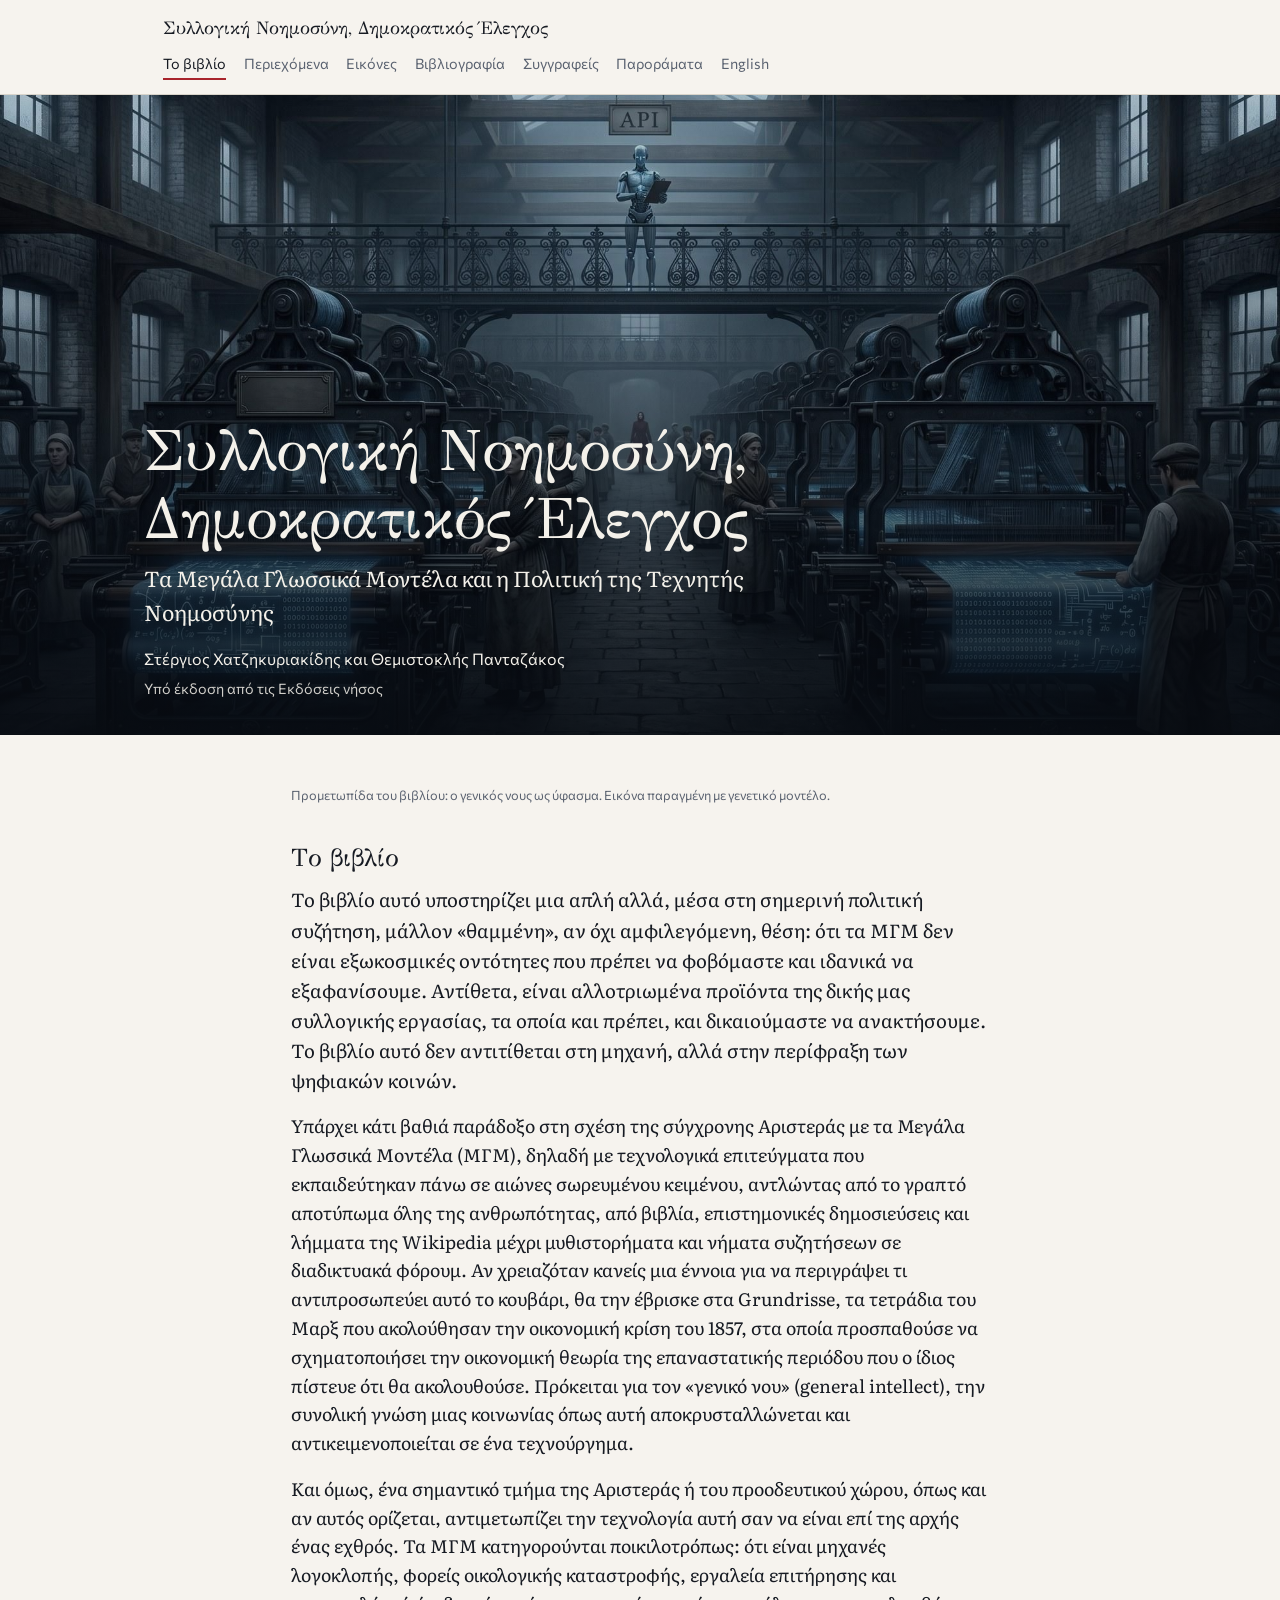
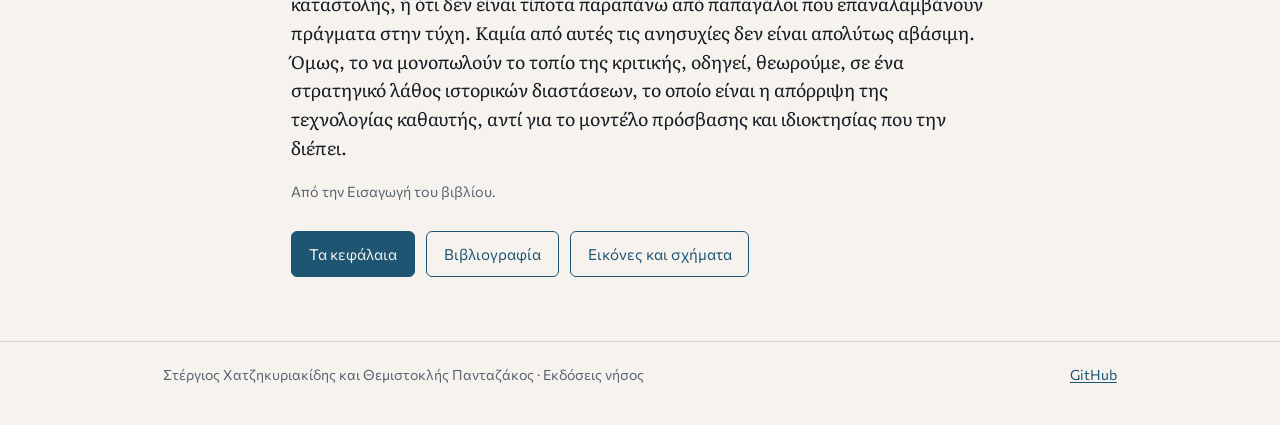
==== commit c17db52f: "Ιστότοπος του βιβλίου" ====
--- a/index.html
+++ b/index.html
@@ -3,632 +3,34 @@
 <head>
 <meta charset="utf-8">
 <meta name="viewport" content="width=device-width, initial-scale=1">
-<title>Βιβλιογραφία · Συλλογική Νοημοσύνη, Δημοκρατικός Έλεγχος</title>
-<meta name="description" content="Η βιβλιογραφία του βιβλίου «Συλλογική Νοημοσύνη, Δημοκρατικός Έλεγχος» των Στέργιου Χατζηκυριακίδη και Θεμιστοκλή Πανταζάκου.">
-<style>
-:root { --bg:#fbfaf7; --fg:#1d1f24; --muted:#5d6370; --rule:#dcd9d2; --link:#1f4e9e; --field:#ffffff; }
-@media (prefers-color-scheme: dark) { :root { --bg:#14161b; --fg:#e7e5e0; --muted:#a2a7b3; --rule:#2e323b; --link:#9dbcf5; --field:#1c1f26; color-scheme: dark; } }
-* { box-sizing: border-box; }
-body { margin:0; background:var(--bg); color:var(--fg); font-family: Georgia, "Times New Roman", "Noto Serif", serif; font-size:17px; line-height:1.55; }
-main { max-width: 46rem; margin: 0 auto; padding: 2.5rem 1.1rem 4rem; }
-h1 { font-size: 2rem; line-height:1.15; margin: 0 0 .4rem; }
-.book { margin:0; font-size:1.05rem; }
-.authors, .note { margin:.2rem 0 0; color:var(--muted); font-size:.95rem; }
-.tools { position: sticky; top:0; background:var(--bg); padding: 1rem 0 .8rem; margin-top:1.4rem; border-bottom:1px solid var(--rule); display:flex; gap:.8rem; align-items:center; flex-wrap:wrap; }
-label { font-family: system-ui, -apple-system, "Segoe UI", Roboto, Arial, sans-serif; font-size:.9rem; color:var(--muted); }
-input[type=search] { flex:1 1 14rem; min-width:0; font: inherit; font-family: system-ui, -apple-system, "Segoe UI", Roboto, Arial, sans-serif; font-size:1rem; padding:.5rem .7rem; border:1px solid var(--rule); border-radius:8px; background:var(--field); color:var(--fg); }
-input[type=search]:focus-visible { outline:2px solid var(--link); outline-offset:1px; }
-#count { font-family: system-ui, -apple-system, "Segoe UI", Roboto, Arial, sans-serif; font-size:.9rem; color:var(--muted); font-variant-numeric: tabular-nums; }
-ol { list-style:none; margin:1.2rem 0 0; padding:0; }
-li { padding-left:1.6rem; text-indent:-1.6rem; margin:0 0 .65rem; overflow-wrap:anywhere; }
-li[hidden] { display:none; }
-a { color:var(--link); }
-footer { margin-top:2.5rem; padding-top:1rem; border-top:1px solid var(--rule); color:var(--muted); font-size:.9rem; }
-@media print { .tools { display:none; } body { font-size:11pt; } a { color:inherit; text-decoration:none; } }
-</style>
+<title>Συλλογική Νοημοσύνη, Δημοκρατικός Έλεγχος</title>
+<meta name="description" content="Ο ιστότοπος του βιβλίου «Συλλογική Νοημοσύνη, Δημοκρατικός Έλεγχος» των Στέργιου Χατζηκυριακίδη και Θεμιστοκλή Πανταζάκου. Υπό έκδοση από τις Εκδόσεις νήσος.">
+<meta property="og:title" content="Συλλογική Νοημοσύνη, Δημοκρατικός Έλεγχος">
+<meta property="og:description" content="Ο ιστότοπος του βιβλίου «Συλλογική Νοημοσύνη, Δημοκρατικός Έλεγχος» των Στέργιου Χατζηκυριακίδη και Θεμιστοκλή Πανταζάκου. Υπό έκδοση από τις Εκδόσεις νήσος.">
+<meta property="og:image" content="https://stergioscha.github.io/Collective_Intelligence/assets/img/frontispiece.jpg">
+<meta property="og:type" content="book">
+<link rel="preconnect" href="https://fonts.googleapis.com"><link rel="preconnect" href="https://fonts.gstatic.com" crossorigin><link rel="stylesheet" href="https://fonts.googleapis.com/css2?family=Commissioner:wght@400;500;600&family=GFS+Didot&family=Literata:ital,opsz,wght@0,7..72,400;0,7..72,600;1,7..72,400&display=swap">
+<link rel="stylesheet" href="assets/style.css">
 </head>
 <body>
+<header class="site"><div class="wrap"><a class="brand" href="./" lang="el">Συλλογική Νοημοσύνη, Δημοκρατικός Έλεγχος</a><nav class="main" aria-label="Κύρια πλοήγηση"><a href="./" aria-current="page">Το βιβλίο</a><a href="contents/">Περιεχόμενα</a><a href="figures/">Εικόνες</a><a href="bibliography/">Βιβλιογραφία</a><a href="authors/">Συγγραφείς</a><a href="errata/">Παροράματα</a><a href="en/" lang="en">English</a></nav></div></header>
+<div class="hero"><img src="assets/img/hero.jpg" width="2000" height="1091" alt="Εργοστάσιο υφαντουργίας με εργάτες στους αργαλειούς. Το ύφασμα που βγαίνει είναι φωτεινό μπλε, γεμάτο κείμενο και σύμβολα. Ψηλά σε μια γέφυρα στέκεται ένα ρομπότ κάτω από πινακίδα «API»."><div class="text"><div>
+<h1>Συλλογική Νοημοσύνη, Δημοκρατικός Έλεγχος</h1>
+<p class="sub">Τα Μεγάλα Γλωσσικά Μοντέλα και η Πολιτική της Τεχνητής Νοημοσύνης</p>
+<p class="who">Στέργιος Χατζηκυριακίδης και Θεμιστοκλής Πανταζάκος</p>
+<p class="pub">Υπό έκδοση από τις Εκδόσεις νήσος</p>
+</div></div></div>
 <main>
-<h1>Βιβλιογραφία</h1>
-<p class="book"><i>Συλλογική Νοημοσύνη, Δημοκρατικός Έλεγχος. Τα Μεγάλα Γλωσσικά Μοντέλα και η Πολιτική της Τεχνητής Νοημοσύνης</i></p>
-<p class="authors">Στέργιος Χατζηκυριακίδης και Θεμιστοκλής Πανταζάκος</p>
-<p class="note">Τελευταία ενημέρωση: 25 Νοεμβρίου 2026</p>
-<div class="tools">
-<label for="q">Αναζήτηση</label>
-<input type="search" id="q" placeholder="συγγραφέας, τίτλος ή έτος" autocomplete="off">
-<span id="count">573 εγγραφές</span>
+<div class="wrap">
+<p class="credit">Προμετωπίδα του βιβλίου: ο γενικός νους ως ύφασμα. Εικόνα παραγμένη με γενετικό μοντέλο.</p>
+<h2>Το βιβλίο</h2>
+<p class="lead">Το βιβλίο αυτό υποστηρίζει μια απλή αλλά, μέσα στη σημερινή πολιτική συζήτηση, μάλλον «θαμμένη», αν όχι αμφιλεγόμενη, θέση: ότι τα ΜΓΜ δεν είναι εξωκοσμικές οντότητες που πρέπει να φοβόμαστε και ιδανικά να εξαφανίσουμε. Αντίθετα, είναι αλλοτριωμένα προϊόντα της δικής μας συλλογικής εργασίας, τα οποία και πρέπει, και δικαιούμαστε να ανακτήσουμε. Το βιβλίο αυτό δεν αντιτίθεται στη μηχανή, αλλά στην περίφραξη των ψηφιακών κοινών.</p>
+<p>Υπάρχει κάτι βαθιά παράδοξο στη σχέση της σύγχρονης Αριστεράς με τα Μεγάλα Γλωσσικά Μοντέλα (ΜΓΜ), δηλαδή με τεχνολογικά επιτεύγματα που εκπαιδεύτηκαν πάνω σε αιώνες σωρευμένου κειμένου, αντλώντας από το γραπτό αποτύπωμα όλης της ανθρωπότητας, από βιβλία, επιστημονικές δημοσιεύσεις και λήμματα της Wikipedia μέχρι μυθιστορήματα και νήματα συζητήσεων σε διαδικτυακά φόρουμ. Αν χρειαζόταν κανείς μια έννοια για να περιγράψει τι αντιπροσωπεύει αυτό το κουβάρι, θα την έβρισκε στα Grundrisse, τα τετράδια του Μαρξ που ακολούθησαν την οικονομική κρίση του 1857, στα οποία προσπαθούσε να σχηματοποιήσει την οικονομική θεωρία της επαναστατικής περιόδου που ο ίδιος πίστευε ότι θα ακολουθούσε. Πρόκειται για τον «γενικό νου» (general intellect), την συνολική γνώση μιας κοινωνίας όπως αυτή αποκρυσταλλώνεται και αντικειμενοποιείται σε ένα τεχνούργημα.</p>
+<p>Και όμως, ένα σημαντικό τμήμα της Αριστεράς ή του προοδευτικού χώρου, όπως και αν αυτός ορίζεται, αντιμετωπίζει την τεχνολογία αυτή σαν να είναι επί της αρχής ένας εχθρός. Τα ΜΓΜ κατηγορούνται ποικιλοτρόπως: ότι είναι μηχανές λογοκλοπής, φορείς οικολογικής καταστροφής, εργαλεία επιτήρησης και καταστολής, ή ότι δεν είναι τίποτα παραπάνω από παπαγάλοι που επαναλαμβάνουν πράγματα στην τύχη. Καμία από αυτές τις ανησυχίες δεν είναι απολύτως αβάσιμη. Όμως, το να μονοπωλούν το τοπίο της κριτικής, οδηγεί, θεωρούμε, σε ένα στρατηγικό λάθος ιστορικών διαστάσεων, το οποίο είναι η απόρριψη της τεχνολογίας καθαυτής, αντί για το μοντέλο πρόσβασης και ιδιοκτησίας που την διέπει.</p>
+<p class="small">Από την Εισαγωγή του βιβλίου.</p>
+<div class="actions"><a class="btn primary" href="contents/">Τα κεφάλαια</a><a class="btn" href="bibliography/">Βιβλιογραφία</a><a class="btn" href="figures/">Εικόνες και σχήματα</a></div>
 </div>
-<ol id="list">
-<li>20% of EU enterprises use AI technologies (2024). </li>
-<li>A Blueprint for Greece's AI Transformation (2024). </li>
-<li>Abbate, Janet (1999). Inventing the Internet. </li>
-<li>Accenture / Kojuharov, N. (2026). 35% of Greek workers use AI tools at work. </li>
-<li>Acemoglu, Daron (2024). The simple macroeconomics of AI. <i>Economic Policy</i>, <i>40(121)</i>, 13–58. <a href="https://doi.org/10.1093/epolic/eiae042">https://doi.org/10.1093/epolic/eiae042</a></li>
-<li>Acev, David, Biyani, Sankalp, Rieder, Florian, Aldenhoff, Timon T., Blazevic, Mevludin, Riehle, Dennis M., &amp; Wimmer, Maria A. (2025). Systematic analysis of data governance frameworks and their relevance to data trusts. <i>Management Review Quarterly</i>. <a href="https://doi.org/10.1007/s11301-025-00545-1">https://doi.org/10.1007/s11301-025-00545-1</a></li>
-<li>Ada Lovelace Institute (with the AI Council &amp; the Data Trusts Initiative). Exploring legal mechanisms for data stewardship (2024). </li>
-<li>Ada Lovelace Institute. [Compute investment as industrial-policy lever.] (2024). </li>
-<li>ADMIE / IPTO (2026). Crete–Attica Electrical Interconnection (Ariadne). </li>
-<li>Aghion, P., &amp; Bunel, S. (2024). Artificial Intelligence and Economic Growth. </li>
-<li>Agrawal, Ajay, Gans, Joshua, &amp; Goldfarb, Avi (2018). Prediction Machines: The Simple Economics of Artificial Intelligence. Boston: Harvard Business Review Press.</li>
-<li>Ahmed, Nur, Wahed, Muntasir, &amp; Thompson, Neil C. (2023). The growing influence of industry in AI research. <i>Science</i>, <i>379(6635)</i>, 884–886. <a href="https://doi.org/10.1126/science.ade2420">https://doi.org/10.1126/science.ade2420</a></li>
-<li>AI Now Institute (2025). Zero-Trust Policy. </li>
-<li>Altman, S. (2025). The Gentle Singularity [0.34 Wh και 0.32 mL νερού ανά μέσο ερώτημα ChatGPT]. </li>
-<li>Altman, Sam (2025). Abundant Intelligence. blog.samaltman.com, 23 September 2025.</li>
-<li>Alvarez, F. E., Argente, D., Chow, J., &amp; Van Patten, D. (2026). Data Centers and Local Economies in the Age of AI: A Shift-Share Approach. </li>
-<li>Amazon Science (2025). Amortizing AI Training Carbon Footprint: Challenges, Limitations, and a Path Forward. </li>
-<li>Amirhossein Mohammadi, Laurence E. Frank, Albert Gatt, &amp; Robert A. Bagheri (2026). Language Re-generation: An investigation into information locality effects on reconstruction. <i>arXiv preprint arXiv:2607.10268</i>. <a href="https://arxiv.org/abs/2607.10268">https://arxiv.org/abs/2607.10268</a></li>
-<li>Amodei, Dario (2026). We Must Pace the Frontier. Σεπτέμβριος 2026.</li>
-<li>Andreessen, Marc (2023). The Techno-Optimist Manifesto. Andreessen Horowitz, 16 October 2023. <a href="https://a16z.com/the-techno-optimist-manifesto/">https://a16z.com/the-techno-optimist-manifesto/</a></li>
-<li>Anthropic (2025–2026). Fundraise run-rate disclosures (Series H, late May 2026); distillation-detection report (Feb 2026). </li>
-<li>Anthropic (2026). Anthropic Economic Index: March 2026 Report. </li>
-<li>Apple (2026). Apple Introduces New Mac Studio with M5 Max and M5 Ultra. Apple Newsroom, 25 August 2026.</li>
-<li>Apple Machine Learning Research (2026). Local and Distributed Large LLM Inference with MLX and RDMA on Mac Studio. 15 October 2026. <a href="https://machinelearning.apple.com/research/mlx-distributed-inference">https://machinelearning.apple.com/research/mlx-distributed-inference</a></li>
-<li>Arizton (n.d.). Greece Data Center Market — Investment Analysis &amp; Growth Opportunities 2024–2029 [σωρευτικές επενδύσεις &gt;$1,34 δισ. ως το 2029]. </li>
-<li>Arntz, M., Gregory, T., &amp; Zierahn, U. (2016). The Risk of Automation for Jobs in OECD Countries. <a href="https://doi.org/10.1787/5jlz9h56dvq7-en">https://doi.org/10.1787/5jlz9h56dvq7-en</a></li>
-<li>Arrieta-Ibarra, Imanol, Goff, Leonard, Jiménez-Hernández, Diego, Lanier, Jaron, &amp; Weyl, E. Glen (2018). Should We Treat Data as Labor? Moving Beyond “Free”. <i>AEA Papers and Proceedings</i>, <i>108</i>, 38–42. <a href="https://doi.org/10.1257/pandp.20181003">https://doi.org/10.1257/pandp.20181003</a></li>
-<li>Autor, David, Chin, Caroline, Salomons, Anna, &amp; Seegmiller, Bryan (2024). New Frontiers: The Origins and Content of New Work, 1940–2018. <i>The Quarterly Journal of Economics</i>, <i>139(3)</i>, 1399–1465. <a href="https://doi.org/10.1093/qje/qjae008">https://doi.org/10.1093/qje/qjae008</a></li>
-<li>Bank for International Settlements — Rungcharoenkitkul, P. (2026). The AI Investment Race. </li>
-<li>Bank of England, Financial Policy Committee (2025). Financial Policy Committee Record — October 2025. </li>
-<li>Bastani, Hamsa, Bastani, Osbert, Sungu, Alp, Ge, Haosen, Kabakcı, Özge, &amp; Mariman, Rei (2025). Generative AI without guardrails can harm learning: Evidence from high school mathematics. <i>Proceedings of the National Academy of Sciences</i>, <i>122(26)</i>. <a href="https://doi.org/10.1073/pnas.2422633122">https://doi.org/10.1073/pnas.2422633122</a></li>
-<li>Basu, D. (2018, rev. 2025). A Marxist Theory of Rent. PERI Working Paper WP475, University of Massachusetts Amherst (2024). </li>
-<li>Bauwens, Michel, Kostakis, Vasilis, &amp; Pazaitis, Alex (2019). Peer to Peer: The Commons Manifesto. London: University of Westminster Press.</li>
-<li>Bean, Andrew, Payne, Rebecca Elizabeth, Parsons, Guy, Kirk, Hannah Rose, et al. (2026). Reliability of LLMs as medical assistants for the general public: a randomized preregistered study. Nature Medicine, 32(2), 609–615. <a href="https://doi.org/10.1038/s41591-025-04074-y">https://doi.org/10.1038/s41591-025-04074-y</a></li>
-<li>Before the Luddites: Custom, Community and Machinery in the English Woollen Industry, 1776–1809 (2024). </li>
-<li>Belle, Vaishak, &amp; Marcus, Gary (2026). The Future Is Neuro-Symbolic: Where Has It Been, and Where Is It Going? Proceedings of the AAAI Conference on Artificial Intelligence, 40, 40954–40961. <a href="https://doi.org/10.1609/aaai.v40i48.42130">https://doi.org/10.1609/aaai.v40i48.42130</a></li>
-<li>Bellofiore, R., &amp; Tomba, M. (2014). Fragment on Machines. </li>
-<li>Benchmarking GPT-4 against Human Translators [βλ. διόρθωση: Hendy et al., arXiv:2302.09210] (2024). </li>
-<li>Bender, Emily M., &amp; Hanna, Alex (2025). The AI Con: How to Fight Big Tech’s Hype and Create the Future We Want. New York: Harper.</li>
-<li>Bender, Emily M., &amp; Koller, Alexander (2020). Climbing towards NLU: On Meaning, Form, and Understanding in the Age of Data. Στο Proceedings of the 58th Annual Meeting of the Association for Computational Linguistics, 5185–5198.</li>
-<li>Bender, Emily M., Gebru, Timnit, McMillan-Major, Angelina, &amp; Shmitchell, Shmargaret (2021). On the Dangers of Stochastic Parrots: Can Language Models Be Too Big? Στο Proceedings of the 2021 ACM Conference on Fairness, Accountability, and Transparency (FAccT ’21), 610–623.</li>
-<li>Benkler, Yochai (2006). The Wealth of Networks: How Social Production Transforms Markets and Freedom. New Haven: Yale University Press.</li>
-<li>Berggruen, N., &amp; Gardels, N. (2024). Universal Basic Capital: An Idea Whose Time Has Come. </li>
-<li>Besold, Tarek R., Garcez, Artur d'Avila, Bader, Sebastian, et al. (2017). Neural-Symbolic Learning and Reasoning: A Survey and Interpretation. arXiv:1711.03902.</li>
-<li>Bessen, J. (2015). Learning by Doing: The Real Connection between Innovation, Wages, and Wealth. </li>
-<li>Bessen, J., Denk, E., &amp; Meng, C. (2021). Firm Differences: Skill Sorting and Software. </li>
-<li>Betriebsverfassungsgesetz (BetrVG), §87(1) no. 6 and §80(3); 2021 revision extending consultation rights to AI (2024). </li>
-<li>Biderman, Stella, Schoelkopf, Hailey, Anthony, Quentin, et al. (2023). Pythia: A Suite for Analyzing Large Language Models Across Training and Scaling. Proceedings of the 40th International Conference on Machine Learning (ICML 2023). arXiv:2304.01373.</li>
-<li>BigScience Workshop (2022). BLOOM: A 176B-Parameter Open-Access Multilingual Language Model. arXiv:2211.05100.</li>
-<li>Binfield, Kevin (ed.) (2004). Writings of the Luddites. </li>
-<li>Biolinguistics (2024). </li>
-<li>Bloomberg (14 August 2026). Anthropic Revenue Surges to Over $11.5 Billion in Second Quarter (2024). </li>
-<li>Boggs, Carl (1977). Marxism, Prefigurative Communism, and the Problem of Workers' Control. Radical America, 11(6), 99–122.</li>
-<li>Bolukbasi, Tolga, Chang, Kai-Wei, Zou, James Y., Saligrama, Venkatesh, &amp; Kalai, Adam T. (2016). Man is to Computer Programmer as Woman is to Homemaker? Debiasing Word Embeddings. <i>Advances in Neural Information Processing Systems 29</i>, 4349–4357.</li>
-<li>Bommasani, Rishi, Klyman, Kevin, Longpre, Shayne, et al. (2023). The Foundation Model Transparency Index. Stanford Center for Research on Foundation Models. arXiv:2310.12941.</li>
-<li>Bonial, C. &amp; Tayyar Madabushi, H. (2024). LREC-COLING 2024. </li>
-<li>Bonney, K., Breaux, C., Buffington, C., Dinlersoz, E., Foster, L., Goldschlag, N., Haltiwanger, J., Kroff, Z., &amp; Savage, K. (2024). Tracking Firm Use of AI in Real Time: A Snapshot from the Business Trends and Outlook Survey. </li>
-<li>Bookchin, Murray (1971). Post-Scarcity Anarchism. Berkeley: Ramparts Press.</li>
-<li>Bookchin, Murray (1982). The Ecology of Freedom: The Emergence and Dissolution of Hierarchy. Palo Alto: Cheshire Books.</li>
-<li>Brecht, Bertolt (1932). Der Rundfunk als Kommunikationsapparat. </li>
-<li>Brief History of the Internet (2024). </li>
-<li>Brynjolfsson, E., Chandar, B., &amp; Chen, R. (2025, rev. August 2026). Canaries in the Coal Mine? Six Facts about the Recent Employment Effects of Artificial Intelligence. Stanford Digital Economy Lab / SIEPR (Nov 2025; Aug 2026 update). <a href="https://digitaleconomy.stanford.edu/publication/canaries-in-the-coal-mine-six-facts-about-the-recent-employment-effects-of-artificial-intelligence/">https://digitaleconomy.stanford.edu/publication/canaries-in-the-coal-mine-six-facts-about-the-recent-employment-effects-of-artificial-intelligence/</a> (2024). </li>
-<li>Brynjolfsson, E., Rock, D., &amp; Syverson, C. (2018/2021). The Productivity J-Curve: How Intangibles Complement General Purpose Technologies. </li>
-<li>Brynjolfsson, Erik, Li, Danielle, &amp; Raymond, Lindsey (2025). Generative AI at Work. <i>The Quarterly Journal of Economics</i>, <i>140(2)</i>, 889–942. <a href="https://doi.org/10.1093/qje/qjae044">https://doi.org/10.1093/qje/qjae044</a></li>
-<li>BSC-CNS (2025). ALIA, Europe's first public, open and multilingual AI infrastructure. </li>
-<li>Bunzeck, B., Duran, D. &amp; Zarrieß, S. (2025). [Construction distributions in German BabyLMs. </li>
-<li>Bybee, Joan (2006). From Usage to Grammar: The Mind's Response to Repetition. Language, 82(4), 711–733.</li>
-<li>Caballero, R. J. (2026). Bubble. </li>
-<li>Cahn, D. (2024). AI's $600B Question. </li>
-<li>Caliskan, Aylin, Bryson, Joanna J., &amp; Narayanan, Arvind (2017). Semantics derived automatically from language corpora contain human-like biases. <i>Science</i>, <i>356(6334)</i>, 183–186. <a href="https://doi.org/10.1126/science.aal4230">https://doi.org/10.1126/science.aal4230</a></li>
-<li>Capital: A Critique of Political Economy, Volume 1 (2024). </li>
-<li>Capital: A Critique of Political Economy, Volume 3 (2024). </li>
-<li>Carchedi, G. (2024). Historical Materialism. </li>
-<li>Carroll, S. R., et al. (2020). [CARE Principles for Indigenous Data Governance. </li>
-<li>Casilli, A., &amp; Posada, J. (2019). [Platform labour / AI data supply chain. </li>
-<li>Casper, Stephen, Davies, Xander, Shi, Claudia, et al. (2023). Open Problems and Fundamental Limitations of Reinforcement Learning from Human Feedback. arXiv:2307.15217.</li>
-<li>Charlie Snell, Jaehoon Lee, Kelvin Xu, &amp; Aviral Kumar (2024). Scaling LLM Test-Time Compute Optimally can be More Effective than Scaling Model Parameters. <i>arXiv preprint arXiv:2408.03314</i>. <a href="https://arxiv.org/abs/2408.03314">https://arxiv.org/abs/2408.03314</a></li>
-<li>Chatterji, Aaron, Cunningham, Thomas, Deming, David J., Hitzig, Zoe, Ong, Christopher, Shan, Carl Yan, &amp; Wadman, Kevin (2025). How People Use ChatGPT. NBER Working Paper 34255. <a href="https://doi.org/10.3386/w34255">https://doi.org/10.3386/w34255</a></li>
-<li>Chatzikyriakidis, Stergios, &amp; Lappin, Shalom (2026). Neuro-symbolic NLP: taxonomy, assessment, and directions. Frontiers in Artificial Intelligence, 9, 1797587. <a href="https://doi.org/10.3389/frai.2026.1797587">https://doi.org/10.3389/frai.2026.1797587</a></li>
-<li>Chatzikyriakidis, Stergios, &amp; Natsina, Anastasia (2026). LLMs Got Rhyme? Hybrid Phonological Filtering for Greek Poetry Rhyme Detection and Generation. Στο Proceedings of the 10th Joint SIGHUM Workshop on Computational Linguistics for Cultural Heritage, Social Sciences, Humanities and Literature, 87–101. <a href="https://doi.org/10.18653/v1/2026.latechclfl-1.9">https://doi.org/10.18653/v1/2026.latechclfl-1.9</a></li>
-<li>Chlapanis, O. S., Galanis, D., Aletras, N., &amp; Androutsopoulos, I. (2025). GreekBarBench: A Challenging Benchmark for Free-Text Legal Reasoning and Citations. </li>
-<li>Chomsky, Noam (1957). Syntactic Structures. The Hague: Mouton.</li>
-<li>Chomsky, Noam (1969). Quine’s Empirical Assumptions. Στο D. Davidson &amp; J. Hintikka (επιμ.), Words and Objections: Essays on the Work of W. V. Quine, 53–68. Dordrecht: Reidel.</li>
-<li>Chomsky, Noam (1980). Rules and Representations. New York: Columbia University Press.</li>
-<li>Chomsky, Noam (1986). Knowledge of Language: Its Nature, Origin, and Use. New York: Praeger.</li>
-<li>Chomsky, Noam, Roberts, Ian, &amp; Watumull, Jeffrey (2023). Noam Chomsky: The False Promise of ChatGPT. The New York Times, 8 Μαρτίου 2023.</li>
-<li>Christophers, B. (2020). Rentier Capitalism: Who Owns the Economy, and Who Pays for It?. </li>
-<li>Chubb, J., &amp; Tutton, R. (2026). Science as Culture. </li>
-<li>Clarke, Victoria Jane (2021). Reading and Writing the Northern Star, 1837–1847. </li>
-<li>Cloudy Data, Costly Deals: How Poorly States Disclose Data Center Subsidies (2024). </li>
-<li>Cloudy with a Loss of Spending Control: How Data Centers Are Endangering State Budgets (2024). </li>
-<li>Cockshott, W. Paul &amp; Cottrell, Allin (1993). Towards a New Socialism. </li>
-<li>Combination Act 1799, 39 Geo. 3 c. 81 (with the Combination Act 1800, 39 &amp; 40 Geo. 3 c. 106) (2024). </li>
-<li>Commission for Regulation of Utilities (Ireland) (2025). Dublin data-centre grid-connection framework, December 2025. </li>
-<li>Compute-Optimal Inference for Problem-Solving with Language Models / Inference Scaling Laws. ICLR 2025 (2024). </li>
-<li>Constellation Energy (2024). Constellation to Launch Crane Clean Energy Center, Restoring Jobs and Carbon-Free Power to Pennsylvania. Press release, 20 September 2024.</li>
-<li>Construction Grammar, &amp; Language Models, Ch. 22, The Cambridge Handbook of Construction Grammar (2025). Cambridge University Press. </li>
-<li>Cooper, Robin, Dobnik, Simon, Lappin, Shalom, &amp; Larsson, Staffan (2014). A Probabilistic Rich Type Theory for Semantic Interpretation. Στο Proceedings of the EACL 2014 Workshop on Type Theory and Natural Language Semantics (TTNLS), 72–79.</li>
-<li>Cottier, B., et al. / Epoch AI (2026). Open vs. </li>
-<li>Cottrell, Allin &amp; Cockshott, W. Paul (1993). Review of Political Economy. </li>
-<li>Couldry, N., &amp; Mejias, U. A. (2019). The Costs of Connection: How Data Is Colonizing Human Life and Appropriating It for Capitalism. </li>
-<li>Counterpoint Research (2026). Sovereign AI LLM Index, H1 2026. </li>
-<li>cowboys (2024). </li>
-<li>Crawford, Kate (2021). Atlas of AI: Power, Politics, and the Planetary Costs of Artificial Intelligence. New Haven: Yale University Press.</li>
-<li>Cugurullo, Federico (2024). The obscure politics of artificial intelligence: a Marxian socio-technical critique of the AI alignment problem thesis. <i>AI and Ethics</i>, <i>5(2)</i>, 1189–1201. <a href="https://doi.org/10.1007/s43681-024-00476-9">https://doi.org/10.1007/s43681-024-00476-9</a></li>
-<li>Cui, Kevin Zheyuan, Demirer, Mert, Jaffe, Sonia, Musolff, Leon, Peng, Sida, &amp; Salz, Tobias (2026). The Effects of Generative AI on High-Skilled Work: Evidence from Three Field Experiments with Software Developers. <i>Management Science</i>. <a href="https://doi.org/10.1287/mnsc.2025.00535">https://doi.org/10.1287/mnsc.2025.00535</a></li>
-<li>Cumbers, Andrew (2012). Reclaiming Public Ownership: Making Space for Economic Democracy. London: Zed Books.</li>
-<li>Cuneo, Nicole, Graves, Eleanor, Rakshit, Supantho, &amp; Goldberg, Adele E. (2025). For GPT-4 as with Humans: Information Structure Predicts Acceptability of Long-Distance Dependencies. Proceedings of the 47th Annual Meeting of the Cognitive Science Society. arXiv:2505.09005.</li>
-<li>Curran, James &amp; Seaton, Jean (2018). Power Without Responsibility: Press, Broadcasting and the Internet in Britain. </li>
-<li>Dapprich, Jan Philipp (2023). Review of Evolutionary Political Economy. </li>
-<li>Dapprich, Jan Philipp (2023). Review of Political Economy. </li>
-<li>Dapprich, Jan Philipp, &amp; Cockshott, William Paul (2023). Input-output planning and information. <i>Journal of Economic Behavior &amp;amp; Organization</i>, <i>205</i>, 412–422. <a href="https://doi.org/10.1016/j.jebo.2022.10.043">https://doi.org/10.1016/j.jebo.2022.10.043</a></li>
-<li>Data Centres Metered Electricity Consumption (2024). </li>
-<li>de Moura, Leonardo, &amp; Ullrich, Sebastian (2021). The Lean 4 Theorem Prover and Programming Language. Στο Automated Deduction – CADE 28, Lecture Notes in Computer Science 12699, 625–635. Springer.</li>
-<li>De Simone, M., Tiberti, F., Barron Rodriguez, M., Manolio, F., Mosuro, W., &amp; Dikoru, E.J. (2025). From Chalkboards to Chatbots: Evaluating the Impact of Generative AI on Learning Outcomes in Nigeria. </li>
-<li>de Vries, Alex (2023). The growing energy footprint of artificial intelligence. <i>Joule</i>, <i>7(10)</i>, 2191–2194. <a href="https://doi.org/10.1016/j.joule.2023.09.004">https://doi.org/10.1016/j.joule.2023.09.004</a></li>
-<li>Dean, J. (2020). Los Angeles Review of Books. </li>
-<li>DeepSeek-AI, Aixin Liu, Bei Feng, Bing Xue, Bingxuan Wang, Bochao Wu, Chengda Lu, Chenggang Zhao, Chengqi Deng, Chenyu Zhang, Chong Ruan, Damai Dai, Daya Guo, Dejian Yang, Deli Chen, Dongjie Ji, Erhang Li, Fangyun Lin, Fucong Dai, Fuli Luo, Guangbo Hao, Guanting Chen, Guowei Li, H. Zhang, Han Bao, Hanwei Xu, Haocheng Wang, Haowei Zhang, Honghui Ding, Huajian Xin, Huazuo Gao, Hui Li, Hui Qu, J. L. Cai, Jian Liang, Jianzhong Guo, Jiaqi Ni, Jiashi Li, Jiawei Wang, Jin Chen, Jingchang Chen, Jingyang Yuan, Junjie Qiu, Junlong Li, Junxiao Song, Kai Dong, Kai Hu, Kaige Gao, Kang Guan, Kexin Huang, Kuai Yu, Lean Wang, Lecong Zhang, Lei Xu, Leyi Xia, Liang Zhao, Litong Wang, Liyue Zhang, Meng Li, Miaojun Wang, Mingchuan Zhang, Minghua Zhang, Minghui Tang, Mingming Li, Ning Tian, Panpan Huang, Peiyi Wang, Peng Zhang, Qiancheng Wang, Qihao Zhu, Qinyu Chen, Qiushi Du, R. J. Chen, R. L. Jin, Ruiqi Ge, Ruisong Zhang, Ruizhe Pan, Runji Wang, Runxin Xu, Ruoyu Zhang, Ruyi Chen, S. S. Li, Shanghao Lu, Shangyan Zhou, Shanhuang Chen, Shaoqing Wu, Shengfeng Ye, Shengfeng Ye, Shirong Ma, Shiyu Wang, Shuang Zhou, Shuiping Yu, Shunfeng Zhou, Shuting Pan, T. Wang, Tao Yun, Tian Pei, Tianyu Sun, W. L. Xiao, Wangding Zeng, Wanjia Zhao, Wei An, Wen Liu, Wenfeng Liang, Wenjun Gao, Wenqin Yu, Wentao Zhang, X. Q. Li, Xiangyue Jin, Xianzu Wang, Xiao Bi, Xiaodong Liu, Xiaohan Wang, Xiaojin Shen, Xiaokang Chen, Xiaokang Zhang, Xiaosha Chen, Xiaotao Nie, Xiaowen Sun, Xiaoxiang Wang, Xin Cheng, Xin Liu, Xin Xie, Xingchao Liu, Xingkai Yu, Xinnan Song, Xinxia Shan, Xinyi Zhou, Xinyu Yang, Xinyuan Li, Xuecheng Su, Xuheng Lin, Y. K. Li, Y. Q. Wang, Y. X. Wei, Y. X. Zhu, Yang Zhang, Yanhong Xu, Yanhong Xu, Yanping Huang, Yao Li, Yao Zhao, Yaofeng Sun, Yaohui Li, Yaohui Wang, Yi Yu, Yi Zheng, Yichao Zhang, Yifan Shi, Yiliang Xiong, Ying He, Ying Tang, Yishi Piao, Yisong Wang, Yixuan Tan, Yiyang Ma, Yiyuan Liu, Yongqiang Guo, Yu Wu, Yuan Ou, Yuchen Zhu, Yuduan Wang, Yue Gong, Yuheng Zou, Yujia He, Yukun Zha, Yunfan Xiong, Yunxian Ma, Yuting Yan, Yuxiang Luo, Yuxiang You, Yuxuan Liu, Yuyang Zhou, Z. F. Wu, Z. Z. Ren, Zehui Ren, Zhangli Sha, Zhe Fu, Zhean Xu, Zhen Huang, Zhen Zhang, Zhenda Xie, Zhengyan Zhang, Zhewen Hao, Zhibin Gou, Zhicheng Ma, Zhigang Yan, Zhihong Shao, Zhipeng Xu, Zhiyu Wu, Zhongyu Zhang, Zhuoshu Li, Zihui Gu, Zijia Zhu, Zijun Liu, Zilin Li, Ziwei Xie, Ziyang Song, Ziyi Gao, &amp; Zizheng Pan (2024). DeepSeek-V3 Technical Report. <i>arXiv preprint arXiv:2412.19437</i>. <a href="https://arxiv.org/abs/2412.19437">https://arxiv.org/abs/2412.19437</a></li>
-<li>DeepSeek-AI, Daya Guo, Dejian Yang, Haowei Zhang, Junxiao Song, Peiyi Wang, Qihao Zhu, Runxin Xu, Ruoyu Zhang, Shirong Ma, Xiao Bi, Xiaokang Zhang, Xingkai Yu, Yu Wu, Z. F. Wu, Zhibin Gou, Zhihong Shao, Zhuoshu Li, Ziyi Gao, Aixin Liu, Bing Xue, Bingxuan Wang, Bochao Wu, Bei Feng, Chengda Lu, Chenggang Zhao, Chengqi Deng, Chenyu Zhang, Chong Ruan, Damai Dai, Deli Chen, Dongjie Ji, Erhang Li, Fangyun Lin, Fucong Dai, Fuli Luo, Guangbo Hao, Guanting Chen, Guowei Li, H. Zhang, Han Bao, Hanwei Xu, Haocheng Wang, Honghui Ding, Huajian Xin, Huazuo Gao, Hui Qu, Hui Li, Jianzhong Guo, Jiashi Li, Jiawei Wang, Jingchang Chen, Jingyang Yuan, Junjie Qiu, Junlong Li, J. L. Cai, Jiaqi Ni, Jian Liang, Jin Chen, Kai Dong, Kai Hu, Kaige Gao, Kang Guan, Kexin Huang, Kuai Yu, Lean Wang, Lecong Zhang, Liang Zhao, Litong Wang, Liyue Zhang, Lei Xu, Leyi Xia, Mingchuan Zhang, Minghua Zhang, Minghui Tang, Meng Li, Miaojun Wang, Mingming Li, Ning Tian, Panpan Huang, Peng Zhang, Qiancheng Wang, Qinyu Chen, Qiushi Du, Ruiqi Ge, Ruisong Zhang, Ruizhe Pan, Runji Wang, R. J. Chen, R. L. Jin, Ruyi Chen, Shanghao Lu, Shangyan Zhou, Shanhuang Chen, Shengfeng Ye, Shiyu Wang, Shuiping Yu, Shunfeng Zhou, Shuting Pan, S. S. Li, Shuang Zhou, Shaoqing Wu, Shengfeng Ye, Tao Yun, Tian Pei, Tianyu Sun, T. Wang, Wangding Zeng, Wanjia Zhao, Wen Liu, Wenfeng Liang, Wenjun Gao, Wenqin Yu, Wentao Zhang, W. L. Xiao, Wei An, Xiaodong Liu, Xiaohan Wang, Xiaokang Chen, Xiaotao Nie, Xin Cheng, Xin Liu, Xin Xie, Xingchao Liu, Xinyu Yang, Xinyuan Li, Xuecheng Su, Xuheng Lin, X. Q. Li, Xiangyue Jin, Xiaojin Shen, Xiaosha Chen, Xiaowen Sun, Xiaoxiang Wang, Xinnan Song, Xinyi Zhou, Xianzu Wang, Xinxia Shan, Y. K. Li, Y. Q. Wang, Y. X. Wei, Yang Zhang, Yanhong Xu, Yao Li, Yao Zhao, Yaofeng Sun, Yaohui Wang, Yi Yu, Yichao Zhang, Yifan Shi, Yiliang Xiong, Ying He, Yishi Piao, Yisong Wang, Yixuan Tan, Yiyang Ma, Yiyuan Liu, Yongqiang Guo, Yuan Ou, Yuduan Wang, Yue Gong, Yuheng Zou, Yujia He, Yunfan Xiong, Yuxiang Luo, Yuxiang You, Yuxuan Liu, Yuyang Zhou, Y. X. Zhu, Yanhong Xu, Yanping Huang, Yaohui Li, Yi Zheng, Yuchen Zhu, Yunxian Ma, Ying Tang, Yukun Zha, Yuting Yan, Z. Z. Ren, Zehui Ren, Zhangli Sha, Zhe Fu, Zhean Xu, Zhenda Xie, Zhengyan Zhang, Zhewen Hao, Zhicheng Ma, Zhigang Yan, Zhiyu Wu, Zihui Gu, Zijia Zhu, Zijun Liu, Zilin Li, Ziwei Xie, Ziyang Song, Zizheng Pan, Zhen Huang, Zhipeng Xu, Zhongyu Zhang, &amp; Zhen Zhang (2025). DeepSeek-R1: Incentivizing Reasoning Capability in LLMs via Reinforcement Learning. <i>arXiv preprint arXiv:2501.12948</i>. <a href="https://arxiv.org/abs/2501.12948">https://arxiv.org/abs/2501.12948</a></li>
-<li>Delacroix, S., &amp; Lawrence, N. D. (2019). one size fits all. </li>
-<li>Dell’Acqua, Fabrizio, Ayoubi, Charles, Lifshitz, Hila, Sadun, Raffaella, Mollick, Ethan, Mollick, Lilach, Han, Yi, Goldman, Jeff, Nair, Hari, Taub, Stewart, &amp; Lakhani, Karim (2025). The Cybernetic Teammate: A Field Experiment on Generative AI Reshaping Teamwork and Expertise. NBER Working Paper 33641. <a href="https://doi.org/10.3386/w33641">https://doi.org/10.3386/w33641</a></li>
-<li>Dell’Acqua, Fabrizio, McFowland, Edward, Mollick, Ethan, Lifshitz, Hila, Kellogg, Katherine C., Rajendran, Saran, Krayer, Lisa, Candelon, François, &amp; Lakhani, Karim R. (2026). Navigating the Jagged Technological Frontier: Field Experimental Evidence of the Effects of Artificial Intelligence on Knowledge Worker Productivity and Quality. <i>Organization Science</i>, <i>37(2)</i>, 403–423. <a href="https://doi.org/10.1287/orsc.2025.21838">https://doi.org/10.1287/orsc.2025.21838</a></li>
-<li>Deloitte tax@hand (2021). New law on strategic investments enacted (Greece). </li>
-<li>Demirci, O., Hannane, J., &amp; Zhu, X. (2025). Management Science. </li>
-<li>Dentella, Vittoria, Günther, Fritz, &amp; Leivada, Evelina (2023). Systematic testing of three Language Models reveals low language accuracy, absence of response stability, and a yes-response bias. <i>Proceedings of the National Academy of Sciences</i>, <i>120(51)</i>. <a href="https://doi.org/10.1073/pnas.2309583120">https://doi.org/10.1073/pnas.2309583120</a></li>
-<li>Dentella, Vittoria, Günther, Fritz, &amp; Leivada, Evelina (2025). Language in vivo vs. in silico: Size matters but Larger Language Models still do not comprehend language on a par with humans due to impenetrable semantic reference. PLOS One, 20(7), e0327794. <a href="https://doi.org/10.1371/journal.pone.0327794">https://doi.org/10.1371/journal.pone.0327794</a></li>
-<li>Dentella, Vittoria, Günther, Fritz, Murphy, Elliot, Marcus, Gary, &amp; Leivada, Evelina (2024). Testing AI on language comprehension tasks reveals insensitivity to underlying meaning. <i>Scientific Reports</i>, <i>14(1)</i>. <a href="https://doi.org/10.1038/s41598-024-79531-8">https://doi.org/10.1038/s41598-024-79531-8</a></li>
-<li>Devasia, A. (2026). 50+ Data Center Water Usage Statistics You Should Know. </li>
-<li>Digital Realty / Lamda Hellix (n.d.). Athens 1–3, ATH4, ATH5, Heraklion-1 data-centre capacity disclosures. </li>
-<li>Dimetrics.ai. What a Datacenter Would Fund in Loudoun County, VA — Tax Impact. <a href="https://www.dimetrics.ai/datacenter-tax-impact/loudoun-county-va">https://www.dimetrics.ai/datacenter-tax-impact/loudoun-county-va</a> (2024). </li>
-<li>Doellgast, V., et al. (2025). ILO Working Paper 144. </li>
-<li>Doellgast, Virginia, Kämpf, Tobias, &amp; Langes, Barbara (2026). Building Worker Voice and Power in AI Decisions: Three Cases in the German ICT Industry. <i>Work and Occupations</i>. <a href="https://doi.org/10.1177/07308884251412886">https://doi.org/10.1177/07308884251412886</a></li>
-<li>Doellgast, Virginia, Wagner, Ines, &amp; O’Brady, Sean (2022). Negotiating limits on algorithmic management in digitalised services: cases from Germany and Norway. <i>Transfer: European Review of Labour and Research</i>, <i>29(1)</i>, 105–120. <a href="https://doi.org/10.1177/10242589221143044">https://doi.org/10.1177/10242589221143044</a></li>
-<li>Dominion Energy. SEC filings (FY2024 8-K; FY2025 Annual Report to Shareholders) (2024). </li>
-<li>Draghi, M. (2024). The Future of European Competitiveness. </li>
-<li>Dunn, J. &amp; Eida, M. M. (2025). Proceedings of the Second International Workshop on Construction Grammars and NLP. </li>
-<li>Durand, C. (2020). Techno-féodalisme: Critique de l'économie numérique. </li>
-<li>Durand, C. (2022). Critique of Techno-Feudal Reason. </li>
-<li>Dyer-Witheford, N., Kjøsen, A. M., &amp; Steinhoff, J. (2019). Inhuman Power: Artificial Intelligence and the Future of Capitalism. </li>
-<li>Egan, M. (2025). Towards a political economy of algorithmic capitalism. </li>
-<li>Ege Erdil (2025). Inference economics of language models. <i>arXiv preprint arXiv:2506.04645</i>. <a href="https://arxiv.org/abs/2506.04645">https://arxiv.org/abs/2506.04645</a></li>
-<li>EirGrid. [Projection: Irish data centres ~30% of national electricity by 2032.] (2024). </li>
-<li>Eley, Geoff (1992). Habermas and the Public Sphere. </li>
-<li>Eloundou, Tyna, Manning, Sam, Mishkin, Pamela, &amp; Rock, Daniel (2024). GPTs are GPTs: Labor market impact potential of LLMs. <i>Science</i>, <i>384(6702)</i>, 1306–1308. <a href="https://doi.org/10.1126/science.adj0998">https://doi.org/10.1126/science.adj0998</a></li>
-<li>ELSTAT (2025). Survey on the Use of Information and Communication Technologies in Households and by Individuals: 2025. </li>
-<li>Elsworth, Cooper, Huang, Keguo, Patterson, David, et al. (2025). Measuring the Environmental Impact of Delivering AI at Google Scale. arXiv:2508.15734.</li>
-<li>ENA Institute (n.d.). «Data Centers &amp; δημόσιο συμφέρον: Τέσσερις άξονες δράσης». </li>
-<li>ENA Institute (n.d.). «Τεχνητή νοημοσύνη &amp; πολιτική». </li>
-<li>ENA Institute / Μυλωνάς, Κ. (2025). «Η τεχνητή νοημοσύνη χρειάζεται ενέργεια – αλλά με ποιους όρους;». </li>
-<li>Epoch AI (2026). Data center buildout share of US GDP. </li>
-<li>Epoch AI / Adamczewski, T. (12 March 2025). LLM inference prices have fallen rapidly but unequally across tasks (2024). </li>
-<li>Epoch AI / You, J. (2025). Epoch AI Gradient Updates. </li>
-<li>Ernest Beta, Odysseas S. Chlapanis, Dimitrios Galanis, &amp; Ion Androutsopoulos (2026). GreekBarRetrieval: A Benchmark for Greek Statutory Retrieval. <i>arXiv preprint arXiv:2608.18752v2</i>. <a href="https://arxiv.org/abs/2608.18752v2">https://arxiv.org/abs/2608.18752v2</a></li>
-<li>Estranged Labour (2024). </li>
-<li>Eurelectric (2026). [Data centres to absorb ~28% of EU electricity demand growth to 2030. </li>
-<li>EuroHPC Joint Undertaking &amp; ΕΔΥΤΕ/GRNET (2025). Pharos – the Greek AI Factory. </li>
-<li>EuroHPC Joint Undertaking (2022, 28 November; 2024, 25 June). Daedalus press releases. eurohpc-ju.europa.eu (2024). </li>
-<li>European Commission (2024). AI Factories. </li>
-<li>European Commission (2025). Pioneering AI project awarded for opening large language models to European languages. </li>
-<li>European Commission (n.d.). Country Report – Greece. </li>
-<li>European High Performance Computing Joint Undertaking (2024). Discover EuroHPC JU. </li>
-<li>European High Performance Computing Joint Undertaking (2024–2026). AI Factories selection press releases. </li>
-<li>European Investment Bank / Ευρωπαϊκή Τράπεζα Επενδύσεων (ΕΤΕπ) (2025). EIB Investment Survey (EIBIS), Greek results. </li>
-<li>European Union (2024). Regulation (EU) 2024/1689 of the European Parliament and of the Council laying down harmonised rules on artificial intelligence (Artificial Intelligence Act). </li>
-<li>European Union. Energy Efficiency Directive — mandatory data-centre PUE reporting from 2024 (2024). </li>
-<li>Eurostat (2022). Artificial intelligence by size class of enterprise. Eurostat. <a href="https://doi.org/10.2908/ISOC_EB_AI">https://doi.org/10.2908/ISOC_EB_AI</a></li>
-<li>Eurostat (2025). 20% of EU enterprises use AI technologies. Eurostat News, 11 Δεκεμβρίου 2025. <a href="https://ec.europa.eu/eurostat/web/products-eurostat-news/w/ddn-20251211-2">https://ec.europa.eu/eurostat/web/products-eurostat-news/w/ddn-20251211-2</a></li>
-<li>Eurostat (2025). Individuals — use of generative AI tools. </li>
-<li>Eurostat (2026). 64% of 16-24-year-olds used AI in 2025. Eurostat News, 10 Φεβρουαρίου 2026. <a href="https://ec.europa.eu/eurostat/web/products-eurostat-news/w/edn-20260210-1">https://ec.europa.eu/eurostat/web/products-eurostat-news/w/edn-20260210-1</a></li>
-<li>Evans, Justin (2021). Rahel Jaeggi’s theory of alienation. <i>History of the Human Sciences</i>, <i>35(2)</i>, 126–143. <a href="https://doi.org/10.1177/09526951211015875">https://doi.org/10.1177/09526951211015875</a></li>
-<li>EY / ΕΥ (2025). «Έρευνα ΕΥ: Πού εστιάστηκαν οι άμεσες ξένες επενδύσεις στην Ελλάδα το 2024». </li>
-<li>FaithBench: A Diverse Hallucination Benchmark for Summarization by Modern LLMs (2025). Proceedings of NAACL 2025. </li>
-<li>Fares, Salim, &amp; Herbold, Steffen (2025). Utilizing LLMs for Industrial Process Automation: A Case Study on Modifying RAPID Programs. arXiv:2511.11125.</li>
-<li>Fedorenko, E., Piantadosi, S. T. &amp; Gibson, E. A. F. (2024). Nature. </li>
-<li>Feghhi, Ebrahim, Hadidi, Nima, Song, Bryan, Blank, Idan A., &amp; Kao, Jonathan C. (2024). What Are Large Language Models Mapping to in the Brain? A Case Against Over-Reliance on Brain Scores. arXiv:2406.01538.</li>
-<li>Felipe Oviedo, Fiodar Kazhamiaka, Esha Choukse, Allen Kim, Amy Luers, Melanie Nakagawa, Ricardo Bianchini, &amp; Juan M. Lavista Ferres (2025). Energy Use of AI Inference, Efficiency Pathways, and Test-Time Scaling. <i>arXiv preprint arXiv:2509.20241</i>. <a href="https://arxiv.org/abs/2509.20241">https://arxiv.org/abs/2509.20241</a></li>
-<li>Financial Times (2024). </li>
-<li>Firestone, C. (2020). PNAS. </li>
-<li>Forestal, Jennifer (2022). Platform socialism: How to reclaim our digital future from big tech: James Muldoon, Pluto Press, London, 2022, 182 pp., ISBN: 978-0-7453-4695-3. <i>Contemporary Political Theory</i>, <i>22(S3)</i>, 101–104. <a href="https://doi.org/10.1057/s41296-022-00576-3">https://doi.org/10.1057/s41296-022-00576-3</a></li>
-<li>Found.ation (2022/2023). Digital Transformation in Greece 2022–2023. </li>
-<li>Fox, Danny, &amp; Katzir, Roni (2024). Large Language Models and theoretical linguistics. <i>Theoretical Linguistics</i>, <i>50(1-2)</i>, 71–76. <a href="https://doi.org/10.1515/tl-2024-2005">https://doi.org/10.1515/tl-2024-2005</a></li>
-<li>Frame Breaking Act (2024). </li>
-<li>Francisco Mendonca, Giovanna DiMarzo, &amp; Nabil Abdennadher (2025). Data Cooperatives: Democratic Models for Ethical Data Stewardship. <i>arXiv preprint arXiv:2504.10058</i>. <a href="https://arxiv.org/abs/2504.10058">https://arxiv.org/abs/2504.10058</a></li>
-<li>Franz, Helge. Rundfunk in der Weimarer Republik: Der Arbeiter-Radio-Bund (2024). </li>
-<li>Freitag, M., et al. (2021). TACL. </li>
-<li>Frenzel, Fabian, Böhm, Steffen, Quinton, Pennie, Spicer, André, Sullivan, Sian, &amp; Young, Zoe (2011). Comparing Alternative Media in North and South: The Cases of IFIWatchnet and Indymedia in Africa. <i>Environment and Planning A: Economy and Space</i>, <i>43(5)</i>, 1173–1189. <a href="https://doi.org/10.1068/a43539">https://doi.org/10.1068/a43539</a></li>
-<li>Frey, C.B., &amp; Llanos-Paredes, P. (2025). Lost in translation: AI's impact on translators and foreign language skills. </li>
-<li>Frey, C.B., &amp; Osborne, M.A. (2013). The Future of Employment: How Susceptible Are Jobs to Computerisation?. </li>
-<li>Frontiers in Artificial Intelligence (2024). </li>
-<li>Fuchs, C. (2014). Digital Labour and Karl Marx. </li>
-<li>Gane, Nicholas (2024). Capitalism is capitalism, not technofeudalism. <i>Journal of Classical Sociology</i>, <i>25(4)</i>, 353–368. <a href="https://doi.org/10.1177/1468795x241269293">https://doi.org/10.1177/1468795x241269293</a></li>
-<li>Garcez, Artur d'Avila, &amp; Lamb, Luís C. (2023). Neurosymbolic AI: The 3rd Wave. Artificial Intelligence Review, 56, 12387–12406.</li>
-<li>Garrido-Merchán, E. C. (2026). Commons-Governed Artificial Intelligence: A Taxonomy of Collective Governance. </li>
-<li>GDS / Government Digital Service (2025). Microsoft 365 Copilot Experiment: Cross-Government Findings Report. GOV.UK, 2 Ιουνίου 2025.</li>
-<li>Gehman, Samuel, Gururangan, Suchin, Sap, Maarten, Choi, Yejin, &amp; Smith, Noah A. (2020). RealToxicityPrompts: Evaluating Neural Toxic Degeneration in Language Models. <i>Findings of the Association for Computational Linguistics: EMNLP 2020</i>, 3356–3369. <a href="https://doi.org/10.18653/v1/2020.findings-emnlp.301">https://doi.org/10.18653/v1/2020.findings-emnlp.301</a></li>
-<li>Gilbert, Jeremy (2024). Techno-feudalism or platform capitalism? Conceptualising the digital society. <i>European Journal of Social Theory</i>, <i>27(4)</i>, 561–578. <a href="https://doi.org/10.1177/13684310241276474">https://doi.org/10.1177/13684310241276474</a></li>
-<li>Gimbel, M., Kinder, M., Kendall, J., &amp; Lee, M. (2025, upd. Jan 2026). Evaluating the Impact of AI on the Labor Market. The Budget Lab at Yale, with Brookings. <a href="https://budgetlab.yale.edu/research/evaluating-impact-ai-labor-market-current-state-affairs">https://budgetlab.yale.edu/research/evaluating-impact-ai-labor-market-current-state-affairs</a> (2024). </li>
-<li>GitClear (2024/2025/2026). Coding on Copilot: Data Suggests Downward Pressure on Code Quality. </li>
-<li>Goh, Ethan, Gallo, Robert, Hom, Jason, Strong, Eric, Weng, Yingjie, Kerman, Hannah, Cool, Joséphine A., Kanjee, Zahir, Parsons, Andrew S., Ahuja, Neera, Horvitz, Eric, Yang, Daniel, Milstein, Arnold, Olson, Andrew P. J., Rodman, Adam, &amp; Chen, Jonathan H. (2024). Large Language Model Influence on Diagnostic Reasoning: A Randomized Clinical Trial. <i>JAMA Network Open</i>, <i>7(10)</i>, e2440969. <a href="https://doi.org/10.1001/jamanetworkopen.2024.40969">https://doi.org/10.1001/jamanetworkopen.2024.40969</a></li>
-<li>Goldberg, Adele E. (2024). Usage-based constructionist approaches and large language models. Constructions and Frames, 16(2), 220–254. <a href="https://doi.org/10.1075/cf.23017.gol">https://doi.org/10.1075/cf.23017.gol</a></li>
-<li>Goldman Sachs (2025). Why AI Companies May Invest More than $500 Billion in 2026. </li>
-<li>Goldman Sachs Research (2026). , relayed via Schneider Electric. </li>
-<li>Goldstein, Ariel, Zada, Zaid, Buchnik, Eliav, Schain, Mariano, Price, Amy, Aubrey, Bobbi, Nastase, Samuel A., Feder, Amir, Emanuel, Dotan, Cohen, Alon, Jansen, Aren, Gazula, Harshvardhan, Choe, Gina, Rao, Aditi, Kim, Catherine, Casto, Colton, Fanda, Lora, Doyle, Werner, Friedman, Daniel, Dugan, Patricia, Melloni, Lucia, Reichart, Roi, Devore, Sasha, Flinker, Adeen, Hasenfratz, Liat, Levy, Omer, Hassidim, Avinatan, Brenner, Michael, Matias, Yossi, Norman, Kenneth A., Devinsky, Orrin, &amp; Hasson, Uri (2022). Shared computational principles for language processing in humans and deep language models. <i>Nature Neuroscience</i>, <i>25(3)</i>, 369–380. <a href="https://doi.org/10.1038/s41593-022-01026-4">https://doi.org/10.1038/s41593-022-01026-4</a></li>
-<li>Good Jobs First (2016). Money Lost to the Cloud: How Data Centers Benefit from State and Local Government Subsidies. </li>
-<li>Good Jobs First (2026). The Hidden Costs of Virginia's Data Center Subsidy and How They Undermine Public Schools. </li>
-<li>Good Jobs First / Tarczynska, K. (2026). Even Cloudier with a Greater Loss of Spending Control: How Data Center Tax Abatements Undermine Public Budgets. </li>
-<li>Good Jobs First / Tarczynska, K. (2026). Georgia estimates $2.5 billion in losses to data center tax breaks in a single year. </li>
-<li>Google (2024). Environmental Report. </li>
-<li>Google (2025). Environmental Report. </li>
-<li>Google (2025). Measuring the environmental impact of delivering AI at Google Scale. </li>
-<li>Goyal, T., et al. (2022). [GPT-3 news summarization. </li>
-<li>Gray, M.L., &amp; Suri, S. (2019). Ghost Work: How to Stop Silicon Valley from Building a New Global Underclass. </li>
-<li>Greece Central (2024). </li>
-<li>Greek behavioural-intention studies:\ (2024). </li>
-<li>GreekMMLU (2026). A Native-Sourced Multitask Benchmark for Evaluating Language Models in Greek. </li>
-<li>Greenstein, Shane (2015). How the Internet Became Commercial: Innovation, Privatization, and the Birth of a New Network. </li>
-<li>GRNET / Hellenic Ministry of Digital Governance (2025/2026). Pharos. </li>
-<li>Grodzinsky, Yosef (2026). <i>How Deeply Human Is Language?: Chomsky, the Brain, and the AI Fantasy</i>. The MIT Press. <a href="https://doi.org/10.7551/mitpress/15932.001.0001">https://doi.org/10.7551/mitpress/15932.001.0001</a></li>
-<li>Groeneveld, Dirk, Beltagy, Iz, Walsh, Pete, et al. (2024). OLMo: Accelerating the Science of Language Models. Proceedings of the 62nd Annual Meeting of the Association for Computational Linguistics (ACL 2024). arXiv:2402.00838.</li>
-<li>Grundrisse: Foundations of the Critique of Political Economy (Rough Draft) (2024). </li>
-<li>Gulordava, Kristina, Bojanowski, Piotr, Grave, Edouard, Linzen, Tal, &amp; Baroni, Marco (2018). Colorless Green Recurrent Networks Dream Hierarchically. Στο Proceedings of the 2018 Conference of the North American Chapter of the Association for Computational Linguistics: Human Language Technologies, Volume 1 (Long Papers), 1195–1205.</li>
-<li>Guyot-Bender, Martine (2014). Tracking the Global through the Local: Slon/Iskra’s Documentaries of Displacement. <i>SubStance</i>, <i>43(1)</i>, 138–151. <a href="https://doi.org/10.1353/sub.2014.0002">https://doi.org/10.1353/sub.2014.0002</a></li>
-<li>Hale, John (2001). A Probabilistic Earley Parser as a Psycholinguistic Model. Proceedings of NAACL 2001, 1–8.</li>
-<li>HalluLens: LLM Hallucination Benchmark (2025). arXiv:2504. </li>
-<li>Handa, K., et al. / Anthropic (2025–2026). Anthropic Economic Index. </li>
-<li>Hardjono, T., &amp; Pentland, A. (2019). [Data cooperatives. </li>
-<li>Hardt, M., &amp; Negri, A. (2000). Empire. </li>
-<li>Heim, L. (2024). Training Compute Thresholds: Features and Functions in AI Regulation. </li>
-<li>Heinrich, M. (2013/2014). Fragment on Machines. </li>
-<li>Hellenic Republic (2024). A Blueprint for Greece's AI Transformation. </li>
-<li>Hinton, G., Vinyals, O., &amp; Dean, J. (2015). Distilling the Knowledge in a Neural Network. </li>
-<li>Hobsbawm, E. J. (1952). The Machine Breakers. <i>Past and Present</i>, <i>1(1)</i>, 57–70. <a href="https://doi.org/10.1093/past/1.1.57">https://doi.org/10.1093/past/1.1.57</a></li>
-<li>‘t Hoen, Ellen (2002). TRIPS, Pharmaceutical Patents, and Access to Essential Medicines: A Long Way from Seattle to Doha. Chicago Journal of International Law 3(1): 27–46.</li>
-<li>Hoffmann, J., et al. (2022). Training Compute-Optimal Large Language Models. </li>
-<li>Hosseini, Eghbal A., Schrimpf, Martin, Zhang, Yian, Bowman, Samuel, Zaslavsky, Noga, &amp; Fedorenko, Evelina (2024). Artificial Neural Network Language Models Predict Human Brain Responses to Language Even After a Developmentally Realistic Amount of Training. Neurobiology of Language, 5(1), 43–63. <a href="https://doi.org/10.1162/nol_a_00137">https://doi.org/10.1162/nol_a_00137</a></li>
-<li>Hu, Jennifer, Mahowald, Kyle, Lupyan, Gary, Ivanova, Anna, &amp; Levy, Roger (2024). Language models align with human judgments on key grammatical constructions. <i>Proceedings of the National Academy of Sciences</i>, <i>121(36)</i>. <a href="https://doi.org/10.1073/pnas.2400917121">https://doi.org/10.1073/pnas.2400917121</a></li>
-<li>Hu, M. Y., Mueller, A., Ross, C., Williams, A., Linzen, T., Zhuang, C., Cotterell, R., Choshen, L., Warstadt, A. &amp; Wilcox, E. G. (2024). Findings of the Second BabyLM Challenge: Sample-Efficient Pretraining on Developmentally Plausible Corpora. </li>
-<li>Huato, Julio (2024). The Political Economy of Digital Technology. <i>Science &amp;amp; Society: A Journal of Marxist Thought and Analysis</i>, <i>88(2)</i>, 212–249. <a href="https://doi.org/10.1521/siso.2024.88.2.212">https://doi.org/10.1521/siso.2024.88.2.212</a></li>
-<li>Hui, Xiang, Reshef, Oren, &amp; Zhou, Luofeng (2024). The Short-Term Effects of Generative Artificial Intelligence on Employment: Evidence from an Online Labor Market. <i>Organization Science</i>, <i>35(6)</i>, 1977–1989. <a href="https://doi.org/10.1287/orsc.2023.18441">https://doi.org/10.1287/orsc.2023.18441</a></li>
-<li>Humlum, Anders, &amp; Vestergaard, Emilie (2025). <i>Still Waters, Rapid Currents: Early Labor Market Transformation under Generative AI</i>. <a href="https://doi.org/10.3386/w33777">https://doi.org/10.3386/w33777</a></li>
-<li>Hunter, Tim (2025). Kallini et al. (2024) Do Not Compare Impossible Languages with Constituency-based Ones. <i>Computational Linguistics</i>, <i>51(2)</i>, 641–650. <a href="https://doi.org/10.1162/coli_a_00554">https://doi.org/10.1162/coli_a_00554</a></li>
-<li>ICT Weekly (2024). «Ηλεκτρονική Διακυβέρνηση '23». </li>
-<li>IEA (2025). Energy and AI. Paris: International Energy Agency. <a href="https://www.iea.org/reports/energy-and-ai">https://www.iea.org/reports/energy-and-ai</a></li>
-<li>"Illusions of Alignment Between Large Language Models, Brains Emerge From Fragile Methods, &amp; Overlooked Confounds" (2025). Illusions of Alignment Between Large Language Models and Brains Emerge From Fragile Methods and Overlooked Confounds. </li>
-<li>ILSP / Athena Research Center (2024–2025). Meltemi. </li>
-<li>IMF (2026). Aggregate Gains from AI and Their Distribution: Global Evidence from Usage Data. </li>
-<li>Implement Consulting Group / Google (2024). The economic opportunity of (generative) AI in Greece. </li>
-<li>Information Technology, &amp; Innovation Foundation (2026). The Data Center Water Problem Is Soluble. </li>
-<li>International Energy Agency (2025). Energy and AI. </li>
-<li>International Energy Agency (2026). Key Questions on Energy and AI. </li>
-<li>International Monetary Fund — Georgieva, K., remarks, October 2025 (2024). </li>
-<li>Investment in Data Centres in Greece (2024). </li>
-<li>Is Data Labor? Two Conceptions of Work and the User-Platform Relationship (2024). </li>
-<li>Jackson, Brandon, Cavello, B, Devine, Flynn, Garcia, Nick, Klein, Samuel J., Krasodomski, Alex, Tan, Joshua, &amp; Tursman, Eleanor (2024). Public AI: Infrastructure for the Common Good. Public AI Network. <a href="https://doi.org/10.5281/ZENODO.13914560">https://doi.org/10.5281/ZENODO.13914560</a></li>
-<li>Jaeggi, R. (2014). Alienation. </li>
-<li>Jegham, N., et al. (2025). How Hungry is AI? Benchmarking Energy, Water, and Carbon Footprint of LLM Inference. </li>
-<li>JLARC (Virginia Joint Legislative Audit, &amp; Review Commission) (2024). Virginia Data Center Study. </li>
-<li>JLL (2025). Data Center Outlook. </li>
-<li>Joel Becker, Nate Rush, Elizabeth Barnes, &amp; David Rein (2025). Measuring the Impact of Early-2025 AI on Experienced Open-Source Developer Productivity. <i>arXiv preprint arXiv:2507.09089</i>. <a href="https://arxiv.org/abs/2507.09089">https://arxiv.org/abs/2507.09089</a></li>
-<li>Johan J. Bolhuis, Andrea Moro, Stephen Crain, &amp; Sandiway Fong (2025). Large language models are not about natural language. <i>arXiv preprint arXiv:2512.13441</i>. <a href="https://arxiv.org/abs/2512.13441">https://arxiv.org/abs/2512.13441</a></li>
-<li>Johnsen, L. G. B. (2025). Grammaticality Judgments in Humans and Language Models: Revisiting Generative Grammar with LLMs. </li>
-<li>Jumelet, Jaap, Weissweiler, Leonie, Nivre, Joakim, &amp; Bisazza, Arianna (2026). MultiBLiMP 1.0: A Massively Multilingual Benchmark of Linguistic Minimal Pairs. <i>Transactions of the Association for Computational Linguistics</i>, <i>14</i>, 193–216. <a href="https://doi.org/10.1162/tacl.a.600">https://doi.org/10.1162/tacl.a.600</a></li>
-<li>Kak, A., et al. (2024). AI Nationalism(s): Global Industrial Policy Approaches. </li>
-<li>Kallini, Julie, Papadimitriou, Isabel, Futrell, Richard, Mahowald, Kyle, &amp; Potts, Christopher (2024). Mission: Impossible Language Models. Στο: <i>Proceedings of the 62nd Annual Meeting of the Association for Computational Linguistics (Volume 1: Long Papers)</i> (σσ. 14691–14714). Association for Computational Linguistics. <a href="https://doi.org/10.18653/v1/2024.acl-long.787">https://doi.org/10.18653/v1/2024.acl-long.787</a></li>
-<li>Kamath, Gaurav, Schuster, Sebastian, Vajjala, Sowmya, &amp; Reddy, Siva (2024). Scope Ambiguities in Large Language Models. <i>Transactions of the Association for Computational Linguistics</i>, <i>12</i>, 738–754. <a href="https://doi.org/10.1162/tacl_a_00670">https://doi.org/10.1162/tacl_a_00670</a></li>
-<li>Kamiya, G. / International Energy Agency (2020). Axios. </li>
-<li>Kaplan, J., et al. (2020). Scaling Laws for Neural Language Models. </li>
-<li>Karakaş, Sercan (2026). Clause-Internal or Clause-External? Testing Turkish Reflexive Binding in Adapted versus Chain of Thought Large Language Models. <i>arXiv preprint arXiv:2602.00380</i>. <a href="https://arxiv.org/abs/2602.00380">https://arxiv.org/abs/2602.00380</a></li>
-<li>Karakilic, Emrah (2021). Rentierism and the commons: A critical contribution to Brett Christophers’ &lt;i&gt;Rentier Capitalism&lt;/i&gt;. <i>Environment and Planning A: Economy and Space</i>, <i>54(2)</i>, 422–429. <a href="https://doi.org/10.1177/0308518x211062233">https://doi.org/10.1177/0308518x211062233</a></li>
-<li>Kasirzadeh, Atoosa (2025). Two Types of AI Existential Risk: Decisive and Accumulative. Philosophical Studies.</li>
-<li>Kasy, Maximilian (2025). The Means of Prediction: How AI Really Works (and Who Benefits). Chicago: University of Chicago Press.</li>
-<li>Katzir, Roni (2023). Why large language models are poor theories of human linguistic cognition: A reply to Piantadosi. <i>Biolinguistics</i>, <i>17</i>. <a href="https://doi.org/10.5964/bioling.13153">https://doi.org/10.5964/bioling.13153</a></li>
-<li>Kauhanen, Antti, &amp; Rouvinen, Petri (2025). Assessing early labour market effects of generative AI: evidence from population data. <i>Applied Economics Letters</i>, 1–4. <a href="https://doi.org/10.1080/13504851.2025.2513973">https://doi.org/10.1080/13504851.2025.2513973</a></li>
-<li>Kautz, Henry (2022). The Third AI Summer: AAAI Robert S. Engelmore Memorial Lecture. AI Magazine, 43(1), 105–125.</li>
-<li>Kelty, Christopher M. (2008). Two Bits: The Cultural Significance of Free Software. Durham: Duke University Press.</li>
-<li>KI-indeksen / The AI Labor Market Index (Norway). <a href="https://kiindeksen.no/en/">https://kiindeksen.no/en/</a> (2024). </li>
-<li>Kissane, Erin &amp; Kazemi, Darius (2024). Findings Report: Governance on Fediverse Microblogging Servers. </li>
-<li>Kitchens, Carl &amp; Fishback, Price (2015). Journal of Economic History. </li>
-<li>Knittel, C. R., Senga, J. R. L., &amp; Wang, S. (2025). Flexible Data Centers and the Grid: Lower Costs, Higher Emissions? NBER Working Paper 34065. </li>
-<li>Kocmi, T., et al. (2024). Proceedings of the Ninth Conference on Machine Translation. </li>
-<li>Kogkalidis, K., Chatzikyriakidis, S., Giannikouri, E., et al. (2024). Findings of the Association for Computational Linguistics: EACL 2024. </li>
-<li>Kohlbry, Marc (2025). :&lt;i&gt;The Eye of the Master: A Social History of Artificial Intelligence&lt;/i&gt;. <i>Critical Inquiry</i>, <i>51(2)</i>, 440–441. <a href="https://doi.org/10.1086/732922">https://doi.org/10.1086/732922</a></li>
-<li>Konstantin F. Pilz, James Sanders, Robi Rahman, &amp; Lennart Heim (2025). Trends in AI Supercomputers. <i>arXiv preprint arXiv:2504.16026</i>. <a href="https://arxiv.org/abs/2504.16026">https://arxiv.org/abs/2504.16026</a></li>
-<li>Krizhevsky, Alex, Sutskever, Ilya, &amp; Hinton, Geoffrey E. (2012). ImageNet Classification with Deep Convolutional Neural Networks. Advances in Neural Information Processing Systems, 25, 1097–1105.</li>
-<li>Kumar, S., et al. (2024). Nature Communications. </li>
-<li>Lakretz, Yair, Kruszewski, German, Desbordes, Theo, Hupkes, Dieuwke, Dehaene, Stanislas, &amp; Baroni, Marco (2019). The emergence of number and syntax units in LSTM language models. Στο Proceedings of the 2019 Conference of the North American Chapter of the Association for Computational Linguistics: Human Language Technologies, Volume 1 (Long and Short Papers), 11–20.</li>
-<li>Lan, N., Chemla, E. &amp; Katzir, R. (2022). [Coordinate-structure/ATB failure in four LLMs. </li>
-<li>Lan, Nur, Chemla, Emmanuel, &amp; Katzir, Roni (2024). Large Language Models and the Argument from the Poverty of the Stimulus. Linguistic Inquiry. <a href="https://doi.org/10.1162/ling_a_00533">https://doi.org/10.1162/ling_a_00533</a></li>
-<li>Land, Chris (2015). From mineral mining to data mining: Understanding the global commodity chain of internet communications [βιβλιοκρισία του C. Fuchs, Digital Labour and Karl Marx]. <i>ephemera: theory &amp; politics in organization</i>.</li>
-<li>Lappin, Shalom (2024). Assessing the Strengths and Weaknesses of Large Language Models. Journal of Logic, Language and Information, 33(1), 9–20. <a href="https://doi.org/10.1007/s10849-023-09409-x">https://doi.org/10.1007/s10849-023-09409-x</a></li>
-<li>Lappin, Shalom (2026). LLM and Human Modes of Representation. arXiv:2606.21616.</li>
-<li>Läubli, S., et al. (2018). [Document-level MT evaluation. </li>
-<li>Lawrence Berkeley National Laboratory (2024). United States Data Center Energy Usage Report. </li>
-<li>Lazzarato, M. (1996). Radical Thought in Italy: A Potential Politics. </li>
-<li>Leino, K. Rustan M. (2010). Dafny: An Automatic Program Verifier for Functional Correctness. Στο Logic for Programming, Artificial Intelligence, and Reasoning (LPAR-16), Lecture Notes in Computer Science 6355, 348–370. Springer.</li>
-<li>Leivada, E., Montero, R., Morosi, P., Moskvina, N., Serrano, T., Aguilar, M. &amp; Günther, F. (2025). Large Language Model probabilities cannot distinguish between possible and impossible language. </li>
-<li>Leivada, Evelina, Günther, Fritz, &amp; Dentella, Vittoria (2024). Reply to Hu et al.: Applying different evaluation standards to humans vs. Large Language Models overestimates AI performance. <i>Proceedings of the National Academy of Sciences</i>, <i>121(36)</i>. <a href="https://doi.org/10.1073/pnas.2406752121">https://doi.org/10.1073/pnas.2406752121</a></li>
-<li>Lessig, Lawrence (2004). Free Culture: How Big Media Uses Technology and the Law to Lock Down Culture and Control Creativity. New York: Penguin Press.</li>
-<li>Levant, A. (2023). The Eye of the Master. </li>
-<li>Levy, Roger (2008). Expectation-Based Syntactic Comprehension. Cognition, 106(3), 1126–1177.</li>
-<li>Li, P., Yang, J., Islam, M. A., &amp; Ren, S. (2023/2025). Thirsty. </li>
-<li>Li, Pengfei, Yang, Jianyi, Islam, Mohammad A., &amp; Ren, Shaolei (2025). Making AI Less ‘Thirsty’. <i>Communications of the ACM</i>, <i>68(7)</i>, 54–61. <a href="https://doi.org/10.1145/3724499">https://doi.org/10.1145/3724499</a></li>
-<li>Life Cycle Assessment of Pre-training the Lucie 7B Open-Source Large Language Model on the Jean Zay Supercomputer (dated 2025 in B2; arXiv identifier indicates July 2026). arXiv:2607.05408. AFNOR SPEC 2314. <a href="https://arxiv.org/pdf/2607.05408">https://arxiv.org/pdf/2607.05408</a> (2024). </li>
-<li>Lincoln Institute of Land Policy (2024). Land Lines. </li>
-<li>Liu, Larry (2025). What is the Future of Work in the Generative AI Era? A Marxist and Ricardian Analysis. <i>tripleC: Communication, Capitalism &amp;amp; Critique. Open Access Journal for a Global Sustainable Information Society</i>, <i>23(1)</i>, 131–148. <a href="https://doi.org/10.31269/triplec.v23i1.1536">https://doi.org/10.31269/triplec.v23i1.1536</a></li>
-<li>London Economics International / Southern Environmental Law Center (2025). [On upward bias inherent in data-centre electricity demand projections. </li>
-<li>Loudoun County Government (2025). FY 2025 Popular Annual Financial Report. </li>
-<li>Lu, Hongzhi, &amp; Lu, Hongxue (2026). Empirical Lifecycle Assessment of Generative AI Inference Carbon Emissions: Global Trends and the Malaysian ‘Carbon Arbitrage’ Risk (2023–2030). <i>Uniglobal Journal of Social Sciences and Humanities</i>, <i>5(1)</i>, 133–144. <a href="https://doi.org/10.53797/ujssh.v5i17.1.2026">https://doi.org/10.53797/ujssh.v5i17.1.2026</a></li>
-<li>Luccioni, A. S., Jernite, Y., &amp; Strubell, E. (2024). Proceedings of FAccT '24. </li>
-<li>Luccioni, A. S., Trevelin, B., &amp; Mitchell, M. (2024). The Environmental Impacts of AI — Policy Primer. </li>
-<li>Luccioni, A. S., Viguier, S., &amp; Ligozat, A.-L. (2023). Journal of Machine Learning Research. </li>
-<li>Luccioni, A.S., et al. (2025). FAccT 2025. </li>
-<li>Lukac, Paul J., Turner, William, Vangala, Sitaram, Chin, Aaron T., Khalili, Joshua, Shih, Ya-Chen Tina, Sarkisian, Catherine, Cheng, Eric M., &amp; Mafi, John N. (2025). Ambient AI Scribes in Clinical Practice: A Randomized Trial. <i>NEJM AI</i>, <i>2(12)</i>. <a href="https://doi.org/10.1056/aioa2501000">https://doi.org/10.1056/aioa2501000</a></li>
-<li>Magesh, Varun, Surani, Faiz, Dahl, Matthew, Suzgun, Mirac, Manning, Christopher D., &amp; Ho, Daniel E. (2025). Hallucination-Free? Assessing the Reliability of Leading AI Legal Research Tools. Journal of Empirical Legal Studies, 22(2), 216–242. <a href="https://doi.org/10.1111/jels.12413">https://doi.org/10.1111/jels.12413</a></li>
-<li>Mahowald, Kyle, Ivanova, Anna A., Blank, Idan A., Kanwisher, Nancy, Tenenbaum, Joshua B., &amp; Fedorenko, Evelina (2024). Dissociating language and thought in large language models. <i>Trends in Cognitive Sciences</i>, <i>28(6)</i>, 517–540. <a href="https://doi.org/10.1016/j.tics.2024.01.011">https://doi.org/10.1016/j.tics.2024.01.011</a></li>
-<li>Manabu, Thomas (2026). The Machine Consumes Itself: Artificial Intelligence and the End of Publish-or-Perish. <i>Postdigital Science and Education</i>, 1–24. <a href="https://doi.org/10.1007/s42438-026-00666-0">https://doi.org/10.1007/s42438-026-00666-0</a></li>
-<li>Marcus, Gary (2018). Deep Learning: A Critical Appraisal. arXiv:1801.00631.</li>
-<li>Marr, David (1982). Vision: A Computational Investigation into the Human Representation and Processing of Visual Information. San Francisco: W. H. Freeman.</li>
-<li>Marx Beyond Marx: Lessons on the Grundrisse (2024). </li>
-<li>Mavroudeas, S. (2019). 4th Industrial Revolution: Myth or Reality? Presentation, EOEDE, Thessaloniki. </li>
-<li>Mavroudeas, S. (2024). Η Πολιτική Οικονομία της Οικονομικής Πολιτικής. </li>
-<li>Mazeika, M., Gatti, A., et al. (2025). Remote Labor Index. </li>
-<li>Mazzucato, Mariana (2013). The Entrepreneurial State: Debunking Public vs. Private Sector Myths. London: Anthem Press.</li>
-<li>McDonald, Kevin (2015). From Indymedia to Anonymous: rethinking action and identity in digital cultures. <i>Information, Communication &amp;amp; Society</i>, <i>18(8)</i>, 968–982. <a href="https://doi.org/10.1080/1369118x.2015.1039561">https://doi.org/10.1080/1369118x.2015.1039561</a></li>
-<li>McElheran, Kristina, Li, J. Frank, Brynjolfsson, Erik, Kroff, Zachary, Dinlersoz, Emin, Foster, Lucia, &amp; Zolas, Nikolas (2024). AI adoption in America: Who, what, and where. <i>Journal of Economics &amp;amp; Management Strategy</i>, <i>33(2)</i>, 375–415. <a href="https://doi.org/10.1111/jems.12576">https://doi.org/10.1111/jems.12576</a></li>
-<li>Medina, Eden (2011). Cybernetic Revolutionaries: Technology and Politics in Allende's Chile. </li>
-<li>Merchant, Brian (2023). Blood in the Machine: The Origins of the Rebellion Against Big Tech. </li>
-<li>Merigoux, Denis, Chataing, Nicolas, &amp; Protzenko, Jonathan (2021). Catala: A Programming Language for the Law. Proceedings of the ACM on Programming Languages 5(ICFP): 77:1–29.</li>
-<li>Meta (2023). Llama 2 [Touvron et al. </li>
-<li>Meta (2024). Llama 3 Model Card; Llama 3. </li>
-<li>Meta Platforms (2025). Q4/FY2024 and Q4/FY2025 results. </li>
-<li>METR &amp; Redwood Research (2026). Έκθεση για το περιστατικό της Hugging Face, 26 Αυγούστου 2026.</li>
-<li>Micro Focus (2022). COBOL market survey (n = 1,104 respondents across 49 countries). </li>
-<li>Microsoft (2024). Environmental Sustainability Report. </li>
-<li>Microsoft (2025). Environmental Sustainability Report. </li>
-<li>Milioni, Dimitra L. (2009). Probing the online counterpublic sphere: the case of Indymedia Athens. <i>Media, Culture &amp;amp; Society</i>, <i>31(3)</i>, 409–431. <a href="https://doi.org/10.1177/0163443709102714">https://doi.org/10.1177/0163443709102714</a></li>
-<li>Milios, J., Dimoulis, D., &amp; Economakis, G. (2002). Karl Marx and the Classics: An Essay on Value, Crises and the Capitalist Mode of Production. </li>
-<li>Mistral AI (2025). Introducing Mistral 3. 2 December 2025. <a href="https://mistral.ai/news/mistral-3/">https://mistral.ai/news/mistral-3/</a></li>
-<li>MIT Project NANDA / Challapally, A., et al. (2025). The GenAI Divide: State of AI in Business 2025. </li>
-<li>Mittelsteadt, M. (2024). City Journal. </li>
-<li>Mohades &amp; Savona (2026). Data Rent and Surplus Value. </li>
-<li>Mondaq / Bernitsas (2026). Greece Publishes Draft Law For EU AI Act Implementation. </li>
-<li>Monitoring Analytics (PJM Independent Market Monitor) (2026). Q1 2026 State of the Market report. </li>
-<li>Morand, Ligozat, &amp; Névéol (2025). [Life-cycle assessment of a decade of AI training, centred on GPU manufacture]. arXiv:2510.09022. </li>
-<li>More than Carbon: Cradle-to-Grave environmental impacts of GenAI training on the Nvidia A100 GPU. arXiv:2509.00093. <a href="https://arxiv.org/html/2509.00093v1">https://arxiv.org/html/2509.00093v1</a> (2024). </li>
-<li>Morozov, E. (2019). New Left Review. </li>
-<li>Morozov, E. (2022). New Left Review. </li>
-<li>Mortenson Construction / Bruns (2014). Data-centre site-selection survey, reported in Good Jobs First (2016). </li>
-<li>Moskvina, N., Montero, R., Yoshida, M., Hubers, F., Morosi, P., Irhaymi, W., Yan, J., Serrano, T., Pagliarini, E., Günther, F. &amp; Leivada, E. (2026). Multilingual Large Language Models do not comprehend all natural languages to equal degrees. </li>
-<li>Moulier-Boutang, Y. (2011). Cognitive Capitalism. </li>
-<li>Mozilla (2024). Public AI. </li>
-<li>Mueller, Gavin (2021). Breaking Things at Work: The Luddites Are Right About Why You Hate Your Job. </li>
-<li>Muldoon, J. (2022). Platform Socialism: How to Reclaim Our Digital Future from Big Tech. </li>
-<li>Muldoon, J., Valdivia, A., &amp; Badger, A. (2025). AI &amp; Society. </li>
-<li>Murphy, E., Leivada, E., Dentella, V., Montero, R., Günther, F. &amp; Marcus, G. (2025). Biolinguistics. </li>
-<li>Musto, M. (2010). Socialism and Democracy. </li>
-<li>Mytton, David, &amp; Ashtine, Masaö (2022). Sources of data center energy estimates: A comprehensive review. <i>Joule</i>, <i>6(9)</i>, 2032–2056. </li>
-<li>Nataliya Kosmyna, Eugene Hauptmann, Ye Tong Yuan, Jessica Situ, Xian-Hao Liao, Ashly Vivian Beresnitzky, Iris Braunstein, &amp; Pattie Maes (2025). Your Brain on ChatGPT: Accumulation of Cognitive Debt when Using an AI Assistant for Essay Writing Task. <i>arXiv preprint arXiv:2506.08872</i>. <a href="https://arxiv.org/abs/2506.08872">https://arxiv.org/abs/2506.08872</a></li>
-<li>Nekoto, Wilhelmina, Marivate, Vukosi, Matsila, Tshinondiwa, et al. (2020). Participatory Research for Low-resourced Machine Translation: A Case Study in African Languages. Findings of the Association for Computational Linguistics: EMNLP 2020.</li>
-<li>New EuroHPC supercomputer Daedalus (2024). </li>
-<li>New York Focus / Kinniburgh, C. (2026). A Data Center Is Getting a $77 Million Tax Break. It Promises to Create 1 Job. </li>
-<li>Nguyen, Hai-Trieu v. (2024). The Incompleteness of Central Planning. <i>Quarterly Journal of Austrian Economics</i>, <i>27(4)</i>, 1–22. <a href="https://doi.org/10.35297/001c.126016">https://doi.org/10.35297/001c.126016</a></li>
-<li>Ngwenyama, Klein, &amp; Rowe (2026). Platform capture of scientific knowledge production: publishers' subsumption of academic labor. <i>European Journal of Information Systems</i>. </li>
-<li>[NHS Data Trust Committee evaluation] (2025). PMC11887347. </li>
-<li>Niederhoffer, K., Kellerman, G.R., Lee, A., Liebscher, A., Rapuano, K., &amp; Hancock, J.T. (2025). Workslop. </li>
-<li>Norges Bank Investment Management (2026). Government Pension Fund Global — Report. </li>
-<li>Norris, A. K., &amp; Espinosa, T. (2026). A Marxian Political Economy of Big Tech and AI: Profits vs. </li>
-<li>Noy, Shakked, &amp; Zhang, Whitney (2023). Experimental evidence on the productivity effects of generative artificial intelligence. <i>Science</i>, <i>381(6654)</i>, 187–192. <a href="https://doi.org/10.1126/science.adh2586">https://doi.org/10.1126/science.adh2586</a></li>
-<li>NSF. National AI Research Resource (NAIRR) Pilot documentation (launched January 2024) (2024). </li>
-<li>Nur Ahmed, &amp; Muntasir Wahed (2020). The De-democratization of AI: Deep Learning and the Compute Divide in Artificial Intelligence Research. <i>arXiv preprint arXiv:2010.15581</i>. <a href="https://arxiv.org/abs/2010.15581">https://arxiv.org/abs/2010.15581</a></li>
-<li>NVIDIA Corporation. Q4 and Fiscal Year 2026 results (press release, 25 February 2026); Q4 and Fiscal Year 2025 results; DEF 14A FY2025; 8-K filings (SEC EDGAR) (2024). </li>
-<li>O'Brien, M., &amp; Fingerhut, H. (2023). Associated Press. </li>
-<li>O'Connor, Alan (1990). Journal of Communication. </li>
-<li>O'Connor, Alan (ed.) (2004). Community Radio in Bolivia: The Miners' Radio Stations. </li>
-<li>Occupational Outlook Handbook (2024). </li>
-<li>OECD (January 2026). AI use by individuals surges across the OECD as adoption by firms continues to expand. <a href="https://www.oecd.org/en/about/news/announcements/2026/01/ai-use-by-individuals-surges-across-the-oecd-as-adoption-by-firms-continues-to-expand.html">https://www.oecd.org/en/about/news/announcements/2026/01/ai-use-by-individuals-surges-across-the-oecd-as-adoption-by-firms-continues-to-expand.html</a> (2024). </li>
-<li>OpenAI (2025). Announcing The Stargate Project. </li>
-<li>OpenAI (2026). Safety and alignment in an era of long-horizon models, 20 Ιουλίου 2026· The Hugging Face incident and the road ahead, 26 Αυγούστου 2026.</li>
-<li>OpenAI (n.d.). OpenAI for Greece. </li>
-<li>OpenEuroLLM (2025). Launch press release. </li>
-<li>Our Supercomputers (2024). </li>
-<li>Özdilek, Ünsal (2026). Digital rent: From natural advantages to data-driven surpluses in the platform economy. </li>
-<li>Pachocki, Jakub (2026). An Alien Mind, 6 Σεπτεμβρίου 2026.</li>
-<li>Pantelidou, Nikoleta, Leivada, Evelina, Montero, Raquel, &amp; Morosi, Paolo (2026). Community size rather than grammatical complexity better predicts Large Language Model accuracy in a novel Wug Test. <i>PLOS One</i>, <i>21(3)</i>, e0343164. <a href="https://doi.org/10.1371/journal.pone.0343164">https://doi.org/10.1371/journal.pone.0343164</a></li>
-<li>Pasquinelli, M. (2019). Radical Philosophy. </li>
-<li>Pasquinelli, M. (2023). The Eye of the Master: A Social History of Artificial Intelligence. </li>
-<li>Pasquinelli, M. (2024). Critical Inquiry. </li>
-<li>Patel, Dylan, &amp; Ahmad, Afzal (2023). Google “We Have No Moat, And Neither Does OpenAI”. SemiAnalysis, 4 Μαΐου 2023.</li>
-<li>Patterson, D., et al. (2021). Carbon Emissions and Large Neural Network Training. </li>
-<li>Pearce, T., &amp; Song, J. (2024). Reconciling Kaplan and Chinchilla Scaling Laws. </li>
-<li>Peng, Sida, Kalliamvakou, Eirini, Cihon, Peter, &amp; Demirer, Mert (2023). The Impact of AI on Developer Productivity: Evidence from GitHub Copilot. arXiv. <a href="https://doi.org/10.48550/ARXIV.2302.06590">https://doi.org/10.48550/ARXIV.2302.06590</a></li>
-<li>Pereira, Fernando (2000). Formal grammar and information theory: together again? Philosophical Transactions of the Royal Society of London A, 358(1769), 1239–1253.</li>
-<li>Permanent Fund Dividend (2024). </li>
-<li>Perrigo, B. (2023). 150 African Workers for AI Companies Vote to Unionize. </li>
-<li>Perros, I., et al. (2026). MORFES: A Benchmark for Productive Inflectional Competence in Modern Greek. </li>
-<li>Peters, Benjamin (2016). How Not to Network a Nation: The Uneasy History of the Soviet Internet. </li>
-<li>Petrov, Aleksandar, La Malfa, Emanuele, Torr, Philip H. S., &amp; Bibi, Adel (2023). Language Model Tokenizers Introduce Unfairness Between Languages. Advances in Neural Information Processing Systems, 36.</li>
-<li>Pew Research Center (2025). 34% of U.S. adults have used ChatGPT. </li>
-<li>Pew Research Center (2026). Americans and AI 2026: Chatbots, Smart Devices and Views on Impact. </li>
-<li>Phelan, Steven E. &amp; Wenzel, Nikolai G. (2023). Journal of Economic Behavior and Organization. </li>
-<li>Phillips, Leigh &amp; Rozworski, Michal (2019). The People's Republic of Walmart: How the World's Biggest Corporations are Laying the Foundation for Socialism. </li>
-<li>Piantadosi, S. T. (2023/2024). From Fieldwork to Linguistic Theory: A Tribute to Dan Everett. </li>
-<li>Pickard, Victor (2006). Critical Studies in Media Communication. </li>
-<li>Pidoux, J., et al. (2025). Mapping Data Labour Supply Chain in Africa. </li>
-<li>Pistotti, Timothy, Brown, Jason, &amp; Witbrock, Michael (2025a). Exploring Gaps in the APS: Direct Minimal Pair Analysis in LLM Syntactic Assessments. arXiv:2510.06001.</li>
-<li>Pistotti, Timothy, Brown, Jason, &amp; Witbrock, Michael (2025b). Evaluating the Impact of Stimulus Quality in Investigations of LLM Language Performance. arXiv:2510.06018.</li>
-<li>Pitts, F. H. (2017). Critiquing Capitalism Today: New Ways to Read Marx. </li>
-<li>Pitts, Frederick Harry (2016). A crisis of measurability? Critiquing post-operaismo on labour, value and the basic income. <i>Capital &amp;amp; Class</i>, <i>42(1)</i>, 3–21. <a href="https://doi.org/10.1177/0309816816665579">https://doi.org/10.1177/0309816816665579</a></li>
-<li>Pitts, Frederick Harry (2017). Beyond the Fragment: postoperaismo, postcapitalism and Marx’s ‘Notes on machines’, 45 years on. <i>Economy and Society</i>, <i>46(3-4)</i>, 324–345. <a href="https://doi.org/10.1080/03085147.2017.1397360">https://doi.org/10.1080/03085147.2017.1397360</a></li>
-<li>Poeppel, David, &amp; Embick, David (2005). Defining the Relation between Linguistics and Neuroscience. In Anne Cutler (ed.), Twenty-First Century Psycholinguistics: Four Cornerstones (pp. 103–118). Mahwah, NJ: Lawrence Erlbaum.</li>
-<li>policyreview.info (2025). Not greenwashing, but still… Big tech's 2025 sustainability reports. </li>
-<li>Pollard, Damien (2020). “Radio Alice and Italy’s Movement of 1977: polyvocality, sonority and space”. <i>Sound Studies</i>, <i>7(2)</i>, 151–172. <a href="https://doi.org/10.1080/20551940.2020.1759979">https://doi.org/10.1080/20551940.2020.1759979</a></li>
-<li>Posada, Julian (2021). The Coloniality of Data Work in Latin America. Στο: <i>AIES '21 (2-page abstract)</i>. </li>
-<li>PPC Group (ΔΕΗ) (2025). €5.75bn investments in green energy and technology. </li>
-<li>Project Apertus, Alejandro Hernández-Cano, Alexander Hägele, Allen Hao Huang, Angelika Romanou, Antoni-Joan Solergibert, Barna Pasztor, Bettina Messmer, Dhia Garbaya, Eduard Frank Ďurech, Ido Hakimi, Juan García Giraldo, Mete Ismayilzada, Negar Foroutan, Skander Moalla, Tiancheng Chen, Vinko Sabolčec, Yixuan Xu, Michael Aerni, Badr AlKhamissi, Inés Altemir Mariñas, Mohammad Hossein Amani, Matin Ansaripour, Ilia Badanin, Harold Benoit, Emanuela Boros, Nicholas Browning, Fabian Bösch, Maximilian Böther, Niklas Canova, Camille Challier, Clement Charmillot, Jonathan Coles, Jan Deriu, Arnout Devos, Lukas Drescher, Daniil Dzenhaliou, Maud Ehrmann, Dongyang Fan, Simin Fan, Silin Gao, Miguel Gila, María Grandury, Diba Hashemi, Alexander Hoyle, Jiaming Jiang, Mark Klein, Andrei Kucharavy, Anastasiia Kucherenko, Frederike Lübeck, Roman Machacek, Theofilos Manitaras, Andreas Marfurt, Kyle Matoba, Simon Matrenok, Henrique Mendonça, Fawzi Roberto Mohamed, Syrielle Montariol, Luca Mouchel, Sven Najem-Meyer, Jingwei Ni, Gennaro Oliva, Matteo Pagliardini, Elia Palme, Andrei Panferov, Léo Paoletti, Marco Passerini, Ivan Pavlov, Auguste Poiroux, Kaustubh Ponkshe, Nathan Ranchin, Javi Rando, Mathieu Sauser, Jakhongir Saydaliev, Muhammad Ali Sayfiddinov, Marian Schneider, Stefano Schuppli, Marco Scialanga, Andrei Semenov, Kumar Shridhar, Raghav Singhal, Anna Sotnikova, Alexander Sternfeld, Ayush Kumar Tarun, Paul Teiletche, Jannis Vamvas, Xiaozhe Yao, Hao Zhao, Alexander Ilic, Ana Klimovic, Andreas Krause, Caglar Gulcehre, David Rosenthal, Elliott Ash, Florian Tramèr, Joost VandeVondele, Livio Veraldi, Martin Rajman, Thomas Schulthess, Torsten Hoefler, Antoine Bosselut, Martin Jaggi, &amp; Imanol Schlag (2025). Apertus: Democratizing Open and Compliant LLMs for Global Language Environments. <i>arXiv preprint arXiv:2509.14233</i>. <a href="https://arxiv.org/abs/2509.14233">https://arxiv.org/abs/2509.14233</a></li>
-<li>Pullum, Geoffrey K., &amp; Scholz, Barbara C. (2002). Empirical Assessment of Stimulus Poverty Arguments. The Linguistic Review, 19(1–2), 9–50.</li>
-<li>PwC Greece / Greek Ministry of Digital Governance (2026). Data Centers: The plan for Greece to become a hub. </li>
-<li>Qiao, X., &amp; Feng, T. (2023). Journal of Digital Economy. </li>
-<li>Radical Markets (2019). Princeton University Press. <a href="https://doi.org/10.1515/9780691196978-009">https://doi.org/10.1515/9780691196978-009</a></li>
-<li>Rahman, &amp; Sultana (2025). Ghostcrafting AI: Under the Rug of Platform Labor. arXiv:2512.21649. </li>
-<li>Rakshit, Supantho, Hu, Jennifer, Mahowald, Kyle, &amp; Goldberg, Adele (2026). A suite of LMs comprehend puzzle statements as well or better than humans. Open Mind, 10, 431–440.</li>
-<li>Research &amp; Markets (June 2025). Greek data-centre market report (2024). </li>
-<li>Reuters (January–February 2026). OpenAI CFO Sarah Friar on annualised run-rate revenue surpassing US$20bn in 2025 (from ~US$6bn in 2024) and compute capacity rising to 1.9 GW from 0.6 GW; OpenAI 2025 revenue of US$13bn against a US$10bn projection; compute commitments of ~US$600bn through 2030 (2024). </li>
-<li>Reuters Institute (2024/2025). Digital News Report. </li>
-<li>Richard Futrell, &amp; Kyle Mahowald (2025). How Linguistics Learned to Stop Worrying and Love the Language Models. <i>arXiv preprint arXiv:2501.17047</i>. <a href="https://arxiv.org/abs/2501.17047">https://arxiv.org/abs/2501.17047</a></li>
-<li>Richard Futrell, &amp; Kyle Mahowald (2026). You Can't Fight in Here! This is BBS!. <i>arXiv preprint arXiv:2604.09501</i>. <a href="https://arxiv.org/abs/2604.09501">https://arxiv.org/abs/2604.09501</a></li>
-<li>Rikap, C. (2023). New Left Review. </li>
-<li>Rikap, C. (2025). A Progressive Roadmap for Expanding European Digital Sovereignty. </li>
-<li>Rikap, C., Durand, C., Paraná, E., Gerbaudo, P., &amp; Marx, P. (2024). Reclaiming Digital Sovereignty: A Roadmap to Build a Digital Stack for People and the Planet. </li>
-<li>Rikap, Cecilia (2026). <i>The Rulers: Corporate Power in the Age of AI and the Cloud</i>. Verso. </li>
-<li>Rokas Law Firm / Vasileiou, M. &amp; Kotzairaki, E. (2025). Law 5215/2025: A Bold Reset for Landmark Investments in Renewable Energy, Innovation &amp; Competitiveness. </li>
-<li>Roussis, Dimitris, Voukoutis, Leon, Paraskevopoulos, Georgios, Sofianopoulos, Sokratis, Prokopidis, Prokopis, Papavassileiou, Vassilis, Katsamanis, Athanasios, Piperidis, Stelios, &amp; Katsouros, Vassilis (2025). Krikri: Advancing Open Large Language Models for Greek. Στο: <i>Findings of the Association for Computational Linguistics: EMNLP 2025</i> (σσ. 5012–5033). Association for Computational Linguistics. <a href="https://doi.org/10.18653/v1/2025.findings-emnlp.268">https://doi.org/10.18653/v1/2025.findings-emnlp.268</a></li>
-<li>Royal Commission into the Robodebt Scheme (2023). Report. Canberra: Commonwealth of Australia.</li>
-<li>Rozenshtein, Alan Z. (2023). Journal of Free Speech Law. </li>
-<li>Russell Scheinberg, Ameeta Agrawal, Amber Shore, &amp; So Young Lee (2025). Explain-then-Process: Using Grammar Prompting to Enhance Grammatical Acceptability Judgments. <i>arXiv preprint arXiv:2506.02302</i>. <a href="https://arxiv.org/abs/2506.02302">https://arxiv.org/abs/2506.02302</a></li>
-<li>S&amp;P Global (2025). Data Center Investments Are Increasingly Moving The Macro Needle. </li>
-<li>Saba, W. (2023). [Quantifier-scope ambiguity in SQL-style tasks. </li>
-<li>Sadowski, Jathan (2020). The Internet of Landlords: Digital Platforms and New Mechanisms of Rentier Capitalism. <i>Antipode</i>, <i>52(2)</i>, 562–580. <a href="https://doi.org/10.1111/anti.12595">https://doi.org/10.1111/anti.12595</a></li>
-<li>SAG-AFTRA (2023). TV/Theatrical Agreement. </li>
-<li>Saito, Kohei, &amp; Sasaki, Ryuji (2025). Rentier capitalism, technofascism and the destruction of the common. <i>Area Development and Policy</i>, <i>11(1)</i>, 1–15. <a href="https://doi.org/10.1080/23792949.2025.2557911">https://doi.org/10.1080/23792949.2025.2557911</a></li>
-<li>Sanders, B. (2026). American AI Sovereign Wealth Fund Act. </li>
-<li>Sanvitale, G. (2024). The Eye of the Master. </li>
-<li>Sastry, G., et al. (2024). Airbus for AI: A global strategy for public value creation. </li>
-<li>Schaeffer, Rylan, Miranda, Brando, &amp; Koyejo, Sanmi (2023). Are Emergent Abilities of Large Language Models a Mirage? Advances in Neural Information Processing Systems, 36.</li>
-<li>Scharfenaker, Ellis, Theodosio, Bruno, &amp; Foley, Duncan K. (2025). A Statistical Equilibrium Approach to Adam Smith’s Labor Theory of Value. <i>Review of Radical Political Economics</i>, <i>58(1)</i>, 59–76. <a href="https://doi.org/10.1177/04866134251349554">https://doi.org/10.1177/04866134251349554</a></li>
-<li>Schrimpf, M., et al. (2021). PNAS. </li>
-<li>Schwarcz, Daniel, Manning, Sam, Barry, Patrick, Cleveland, David R., Prescott, J. J., &amp; Rich, Beverly (2026). AI-Powered Lawyering: AI Reasoning Models, Retrieval Augmented Generation, and the Future of Legal Practice. Journal of Law and Empirical Analysis. <a href="https://doi.org/10.1177/2755323X261427048">https://doi.org/10.1177/2755323X261427048</a></li>
-<li>Science Stories GR (2024). Χορτάτες μηχανές, πεινασμένοι άνθρωποι. </li>
-<li>Scientific and Advanced-Technology Act of 1992, Pub. L. 102-476 (2024). </li>
-<li>SemiAnalysis / Patel, D., et al. (31 January 2025). DeepSeek Debates: ~US$1.6bn server capex; ~US$944m cluster opex; &gt;US$500m lifetime hardware; ~50,000 Hopper GPUs shared with High-Flyer (2024). </li>
-<li>SEPE &amp; Deloitte (2023). Gen AI: opportunities and prospects for the Greek economy. </li>
-<li>Serverfarm &amp; ΑΔΜΗΕ / IPTO (2026). Gemini. </li>
-<li>Seth Benzell, &amp; Kyle Myers (2025). Automation Experiments and Inequality. <i>arXiv preprint arXiv:2510.24923</i>. <a href="https://arxiv.org/abs/2510.24923">https://arxiv.org/abs/2510.24923</a></li>
-<li>Shannon, Claude E. (1948). A Mathematical Theory of Communication. Bell System Technical Journal, 27(3), 379–423; 27(4), 623–656.</li>
-<li>Shantenu Jha, &amp; Yolanda Gil (2024). Envisioning National Resources for Artificial Intelligence Research: NSF Workshop Report. <i>arXiv preprint arXiv:2412.10278</i>. <a href="https://arxiv.org/abs/2412.10278">https://arxiv.org/abs/2412.10278</a></li>
-<li>Sharma, Mrinank, Tong, Meg, Korbak, Tomasz, et al. (2024). Towards Understanding Sycophancy in Language Models. <i>International Conference on Learning Representations (ICLR 2024)</i>. arXiv:2310.13548.</li>
-<li>Siddiq, A., &amp; Zhang, N. (2026). Human Capital, AI, and Labor Commoditization. SSRN 6968139. </li>
-<li>Silicon Analysts (2026). NVIDIA B200 (Blackwell) Cost Breakdown. </li>
-<li>Singer, Peter (1975). Animal Liberation: A New Ethics for Our Treatment of Animals. New York: New York Review/Random House.</li>
-<li>Sitaraman, G., &amp; Parek, K. (2025). The Global Rise of Public AI. </li>
-<li>Sitaraman, Ganesh &amp; Pascal, Alex (2024). The National Security Case for Public AI. </li>
-<li>Smith, T. (2013). General Intellect. </li>
-<li>Smythe, Dallas W. (1977). Communications: Blindspot of Western Marxism. <i>Canadian Journal of Political and Social Theory</i>, <i>1(3)</i>, 1–27.</li>
-<li>Söderberg, Johan (2008). Hacking Capitalism: The Free and Open Source Software Movement. New York: Routledge.</li>
-<li>Someya, T., et al. (2023). JCoLA: Japanese Corpus of Linguistic Acceptability. </li>
-<li>Someya, T., Svete, A., DuSell, B., O'Donnell, T. J., Giulianelli, M., &amp; Cotterell, R. (2025). Information Locality as an Inductive Bias for Neural Language Models. Στο: <i>Proceedings of the 63rd Annual Meeting of the Association for Computational Linguistics (Volume 1: Long Papers)</i> (σσ. 27995–28013). <a href="https://doi.org/10.18653/v1/2025.acl-long.1357">https://doi.org/10.18653/v1/2025.acl-long.1357</a></li>
-<li>Song, S., Hu, J. &amp; Mahowald, K. (2025). Language Models Fail to Introspect About Their Knowledge of Language. </li>
-<li>"Sovereign AI: Rethinking Autonomy in the Age of Global Interdependence" (2025). Sovereign AI: Rethinking Autonomy in the Age of Global Interdependence. </li>
-<li>Spence, Martin (2019). Marx against Marx: A Critical Reading of the “Fragment on Machines”. <i>tripleC: Communication, Capitalism &amp;amp; Critique. Open Access Journal for a Global Sustainable Information Society</i>, <i>17(2)</i>, 327–339. <a href="https://doi.org/10.31269/triplec.v17i2.1146">https://doi.org/10.31269/triplec.v17i2.1146</a></li>
-<li>Srnicek, N. (2016). Platform Capitalism. </li>
-<li>Srnicek, N. (2023). Work and Labour Relations in Global Platform Capitalism. </li>
-<li>Stan, M., et al. / Eurostat (2025). Artificial Intelligence Landscape in the European Union. </li>
-<li>Starosta, G. (2013). Grundrisse. </li>
-<li>Steinhoff, J. (2021). Automation and Autonomy: Labour, Capital and Machines in the AI Industry. </li>
-<li>Strategic Investments (2024). </li>
-<li>Ström, T. E. (2022). New Left Review. </li>
-<li>Strubell, Emma, Ganesh, Ananya, &amp; McCallum, Andrew (2019). Energy and Policy Considerations for Deep Learning in NLP. Proceedings of the 57th Annual Meeting of the Association for Computational Linguistics (ACL 2019), 3645–3650.</li>
-<li>Sultan, Ahwar (2025). The Eye of the Master: A Social History of Artificial Intelligence. <i>Critical AI</i>, <i>3(1)</i>. <a href="https://doi.org/10.1215/2834703x-11700300">https://doi.org/10.1215/2834703x-11700300</a></li>
-<li>Sutton, Richard S. (2019). The Bitter Lesson. incompleteideas.net, 13 March 2019.</li>
-<li>Tamay Besiroglu, Sage Andrus Bergerson, Amelia Michael, Lennart Heim, Xueyun Luo, &amp; Neil Thompson (2024). The Compute Divide in Machine Learning: A Threat to Academic Contribution and Scrutiny?. <i>arXiv preprint arXiv:2401.02452v2</i>. <a href="https://arxiv.org/abs/2401.02452v2">https://arxiv.org/abs/2401.02452v2</a></li>
-<li>Tarkowski, A., Cañigueral, A., Sieker, F., &amp; Cominassi, L. (2025). Public AI: Policies for democratic and sustainable AI infrastructures. </li>
-<li>Tarnoff, B. (2022). Internet for the People: The Fight for Our Digital Future. </li>
-<li>Tayyar Madabushi, H., Romain, L., Divjak, D. &amp; Milin, P. (2020). COLING 2020. </li>
-<li>TechInsights (2025). Global AI GPU Manufacture Carbon Emissions Forecast 2025–2030. </li>
-<li>Terranova, T. (2000). Social Text. </li>
-<li>Terranova, T., &amp; de Zeeuw, D. (2024). general intellect. </li>
-<li>Teutloff, O., Einsiedler, J., Kässi, O., Braesemann, F., Mishkin, P., &amp; del Rio-Chanona, R.M. (2025). Journal of Economic Behavior &amp; Organization. </li>
-<li>The Green Tank / ΑΔΜΗΕ (2026). «Ηλεκτροπαραγωγή: Η "ακτινογραφία" του ανθρακικού αποτυπώματος και ο ρόλος των περικοπών ΑΠΕ». </li>
-<li>The implementation of the new European Supercomputer "DAEDALUS" and the Data Centre at the Lavrion Technological and Cultural Park (LTCP) begins (2024). </li>
-<li>The Information (2025–2026). OpenAI inference expenses up ~4× during 2025; adjusted gross margin 33% (2025) from 40% (2024). </li>
-<li>The Making of Marx's "Capital." (2024). </li>
-<li>The Mechanic and the Luddite (2024). </li>
-<li>The NAIRR Pilot: Estimating Compute (2024). </li>
-<li>The Narrow Depth and Breadth of Corporate Responsible AI Research (2024). </li>
-<li>the unpublished Chapter Six (2024). </li>
-<li>Thomis, Malcolm I. (1982). The Aims and Ideology of Violent Protest in Great Britain, 1800–48. Στο: <i>Social Protest, Violence and Terror in Nineteenth- and Twentieth-century Europe</i> (σσ. 20–31). Palgrave Macmillan UK. <a href="https://doi.org/10.1007/978-1-349-16941-2_3">https://doi.org/10.1007/978-1-349-16941-2_3</a></li>
-<li>Thompson, E. P. (1963). The Making of the English Working Class. </li>
-<li>Tierney, Aaron A., et al. (2025). Ambient Artificial Intelligence Scribes: Learnings after 1 Year and over 2.5 Million Uses. NEJM Catalyst Innovations in Care Delivery, 6(5). <a href="https://doi.org/10.1056/CAT.25.0040">https://doi.org/10.1056/CAT.25.0040</a></li>
-<li>Tighanimine, M., Pidoux, J., Kgomo, S., Malgwi, K.I., Mathenge, R.M., Okinyi, M., &amp; Oyange, J. (2026). FAccT '26. </li>
-<li>TIME (2024). </li>
-<li>Tironi, &amp; Albornoz (2025). Divergent Futures in a Damaged Territory: The Rise of Data Centers and Water Conflicts in Santiago de Chile. <i>Journal of Urban Technology</i>, <i>32(4)</i>, 51–68. </li>
-<li>Tom B. Brown, Benjamin Mann, Nick Ryder, Melanie Subbiah, Jared Kaplan, Prafulla Dhariwal, Arvind Neelakantan, Pranav Shyam, Girish Sastry, Amanda Askell, Sandhini Agarwal, Ariel Herbert-Voss, Gretchen Krueger, Tom Henighan, Rewon Child, Aditya Ramesh, Daniel M. Ziegler, Jeffrey Wu, Clemens Winter, Christopher Hesse, Mark Chen, Eric Sigler, Mateusz Litwin, Scott Gray, Benjamin Chess, Jack Clark, Christopher Berner, Sam McCandlish, Alec Radford, Ilya Sutskever, &amp; Dario Amodei (2020). Language Models are Few-Shot Learners. <i>arXiv preprint arXiv:2005.14165</i>. <a href="https://arxiv.org/abs/2005.14165">https://arxiv.org/abs/2005.14165</a></li>
-<li>Toner-Rodgers, A. (2024). Artificial Intelligence, Scientific Discovery, and Product Innovation. </li>
-<li>"Toward SDM-Based Submarine Optical Networks: A Review of Their Evolution, &amp; Upcoming Trends" (2022). Toward SDM-Based Submarine Optical Networks: A Review of Their Evolution and Upcoming Trends. </li>
-<li>Tucker, [—] (2026). [US Census Bureau administrative-data analysis. </li>
-<li>TypeSafe (2026). Introducing System One Models and Jev. typesafe.ai, 15 September 2026. <a href="https://typesafe.ai/blog/introducing-system-one-models-and-jev">https://typesafe.ai/blog/introducing-system-one-models-and-jev</a></li>
-<li>UBITECH (n.d.). UBITECH launches the Beta version of mAIgov, the LLM-based Digital Assistant of gov.gr. </li>
-<li>Union of Concerned Scientists (2026). Data Center Power Play. </li>
-<li>United States, Export Administration Regulations, 15 CFR § 740.24; Commerce Control List, Supplement No. 1 to Part 774. <a href="https://www.law.cornell.edu/cfr/text/15/appendix-Supplement_No_1_to_part_774">https://www.law.cornell.edu/cfr/text/15/appendix-Supplement_No_1_to_part_774</a> (2024). </li>
-<li>Uptime Institute (2024). Global Data Center Survey. </li>
-<li>US Census Bureau. Business Trends and Outlook Survey (BTOS), AI-use series 2023–2025 (2024). </li>
-<li>US National Science Foundation. NAIRR budget request documents (accessed by D2 only via secondary reporting) (2024). </li>
-<li>Usage of AI technologies increasing in EU enterprises (2024). </li>
-<li>Üstün, Ahmet, Aryabumi, Viraat, Yong, Zheng-Xin, et al. (2024). Aya Model: An Instruction Finetuned Open-Access Multilingual Language Model. Proceedings of the 62nd Annual Meeting of the Association for Computational Linguistics (ACL 2024). arXiv:2402.07827.</li>
-<li>Vaccaro, M., Almaatouq, A., &amp; Malone, T. (2024). Nature Human Behaviour. </li>
-<li>van den Ecker, Marlen, Reitz, Tilman, &amp; Sevignani, Sebastian (2025). The common production of economic advantages: Towards an activity-based theory of rent in informational capitalism. <i>Critical Sociology</i>. <a href="https://doi.org/10.1177/08969205251394644">https://doi.org/10.1177/08969205251394644</a></li>
-<li>Varoufakis, Y. (2023). Technofeudalism: What Killed Capitalism. </li>
-<li>Vasudevan, R. (2022). Cambridge Journal of Economics. </li>
-<li>Vaswani, Ashish, Shazeer, Noam, Parmar, Niki, Uszkoreit, Jakob, Jones, Llion, Gomez, Aidan N., Kaiser, Łukasz, &amp; Polosukhin, Illia (2017). Attention Is All You Need. Advances in Neural Information Processing Systems, 30, 5998–6008.</li>
-<li>Vatikiotis, Pantelis (2021). Indymedia, a multi-paradigmatic case of alternative media: The interplay between media, commons and movements. <i>Journal of Alternative &amp;amp; Community Media</i>, <i>6(1)</i>, 69–85. <a href="https://doi.org/10.1386/joacm_00094_1">https://doi.org/10.1386/joacm_00094_1</a></li>
-<li>Vercellone, C. (2007). Historical Materialism. </li>
-<li>Vercellone, C. (2013). Knowledge Cultures. </li>
-<li>Viljoen, S. (2021). Yale Law Journal. </li>
-<li>Villalobos, P., et al. (2022/2024). Will we run out of data? Limits of LLM scaling based on human-generated data. </li>
-<li>Virno, P. (2004). A Grammar of the Multitude. </li>
-<li>Voukoutis, L., Roussis, D., Paraskevopoulos, G., Sofianopoulos, S., Prokopidis, P., Papavasileiou, V., Katsamanis, A., Piperidis, S., &amp; Katsouros, V. (2024). Αθηνά. </li>
-<li>Walker, R. / Goldman Sachs (2026). Fortune. </li>
-<li>Wang, Ming, Qiu, Zhao, &amp; Gu (2026). Hugging Carbon: Quantifying the Training Carbon Emissions of AI Models at Scale. arXiv:2605.01549. </li>
-<li>Wark, M. (2019). Capital Is Dead: Is This Something Worse?. </li>
-<li>Warstadt, A., Mueller, A., Choshen, L., et al. (2023). Findings of the BabyLM Challenge: Sample-Efficient Pretraining on Developmentally Plausible Corpora. Στο Proceedings of the BabyLM Challenge at the 27th Conference on Computational Natural Language Learning, 1–34. </li>
-<li>Warstadt, Alex, Parrish, Alicia, Liu, Haokun, Mohananey, Anhad, Peng, Wei, Wang, Sheng-Fu, &amp; Bowman, Samuel R. (2020). BLiMP: The Benchmark of Linguistic Minimal Pairs for English. <i>Transactions of the Association for Computational Linguistics</i>, <i>8</i>, 377–392. <a href="https://doi.org/10.1162/tacl_a_00321">https://doi.org/10.1162/tacl_a_00321</a></li>
-<li>Watson Farley &amp; Williams (2025). Data Centres: An International Legal and Regulatory Perspective — Spotlight on Greece. </li>
-<li>Watten, A., Bistline, J., &amp; Blanford, G. (2026). Have Data Centers Raised Your Electric Bill? Causal Evidence from the United States. </li>
-<li>We Have No Moat (2024). </li>
-<li>Weissweiler, L., He, T., Otani, N., Mortensen, D. R., Levin, L. &amp; Schütze, H. (2023). Proc. CxGs+NLP (GURT/SyntaxFest 2023). </li>
-<li>Who is leading in AI? An analysis of industry AI research (2024). </li>
-<li>Widder, David Gray, West, Sarah Myers, &amp; Whittaker, Meredith (2024). Why 'Open' AI Systems Are Actually Closed, and Why This Matters. Nature, 635, 827–833.</li>
-<li>Wiersma, Wouter (2025). Alienation as a Social Pathology: Evaluating Jaeggi’s Concept of Alienation. <i>Journal of Social Philosophy</i>. <a href="https://doi.org/10.1111/josp.12604">https://doi.org/10.1111/josp.12604</a></li>
-<li>Wilcox, E. G., Futrell, R. &amp; Levy, R. (2024). Linguistic Inquiry. </li>
-<li>Wolfson, Todd (2014). Digital Rebellion: The Birth of the Cyber Left. </li>
-<li>Wright, Erik Olin (2010). Envisioning Real Utopias. London: Verso.</li>
-<li>Writers Guild of America (2023). Memorandum of Agreement for the 2023 WGA Theatrical and Television Basic Agreement. </li>
-<li>Xu, Qihui, Peng, Yingying, Nastase, Samuel A., Chodorow, Martin, Wu, Minghua, &amp; Li, Ping (2025). Large language models without grounding recover non-sensorimotor but not sensorimotor features of human concepts. Nature Human Behaviour, 9(9), 1871–1886. <a href="https://doi.org/10.1038/s41562-025-02203-8">https://doi.org/10.1038/s41562-025-02203-8</a></li>
-<li>Yang, X., Aoyama, T., Yao, Y. &amp; Wilcox, E. G. (2025). Proceedings of the 63rd Annual Meeting of the ACL (Vol. 1: Long Papers). </li>
-<li>Yang, X., Bisazza, A., Schneider, N. &amp; Wilcox, E. G. (2026). A Unified Assessment of the Poverty of the Stimulus Argument for Neural Language Models (PoSH-Bench). </li>
-<li>Zens, Gregor, Böck, Maximilian, &amp; Zörner, Thomas O. (2020). The heterogeneous impact of monetary policy on the US labor market. <i>Journal of Economic Dynamics and Control</i>, <i>119</i>, 103989. <a href="https://doi.org/10.1016/j.jedc.2020.103989">https://doi.org/10.1016/j.jedc.2020.103989</a></li>
-<li>Zhang, Fenglin (2026). The labor theory of value in the era of artificial intelligence and digital platforms: challenges, innovations, and new mechanisms. <i>Humanities and Social Sciences Communications</i>, <i>13(1)</i>. <a href="https://doi.org/10.1057/s41599-026-07030-4">https://doi.org/10.1057/s41599-026-07030-4</a></li>
-<li>Zhang, Ran, Zhao, Wei, &amp; Eger, Steffen (2025). How Good Are LLMs for Literary Translation, Really? Literary Translation Evaluation with Humans and LLMs. Στο: <i>Proceedings of NAACL 2025 (Volume 1: Long Papers)</i> (σσ. 10961–10988). <a href="https://doi.org/10.18653/v1/2025.naacl-long.548">https://doi.org/10.18653/v1/2025.naacl-long.548</a></li>
-<li>Zhang, Zhiwu (2025). The transformation from human surplus value to AI algorithmic surplus value: logic of the critique of capital in the era of AI. <i>Humanities and Social Sciences Communications</i>, <i>13(1)</i>. <a href="https://doi.org/10.1057/s41599-025-06420-4">https://doi.org/10.1057/s41599-025-06420-4</a></li>
-<li>Zhou, K., &amp; others (2026). Beyond Max Tokens: Stealthy Resource Amplification via Tool Calling Chains in LLM Agents. arXiv:2601.10955. </li>
-<li>Zhou, S., Weissweiler, L., He, T., Schütze, H., Mortensen, D. R. &amp; Levin, L. (2024). LREC-COLING 2024. </li>
-<li>Ziv, Imry, Lan, Nur, &amp; Chemla, Emmanuel (2026). Biasless Language Models Learn Unnaturally: How LLMs Fail to Distinguish the Possible from the Impossible. Στο Proceedings of the 19th Conference of the European Chapter of the Association for Computational Linguistics (Volume 1: Long Papers), 5393–5403. <a href="https://doi.org/10.18653/v1/2026.eacl-long.249">https://doi.org/10.18653/v1/2026.eacl-long.249</a></li>
-<li>Ziv, Imry, Lan, Nur, Chemla, Emmanuel, &amp; Katzir, Roni (2026). Large Language Models as Proxies for Theories of Human Linguistic Cognition. <i>Journal of Language Modelling</i>, <i>14(2)</i>. <a href="https://doi.org/10.15398/jlm.457">https://doi.org/10.15398/jlm.457</a></li>
-<li>Zuckerberg, Mark (2024). Open Source AI Is the Path Forward. Meta Newsroom, 23 Ιουλίου 2024. <a href="https://about.fb.com/news/2024/07/open-source-ai-is-the-path-forward/">https://about.fb.com/news/2024/07/open-source-ai-is-the-path-forward/</a></li>
-<li>Zuckerberg, Mark (2025). Personal Superintelligence. Meta, Ιούλιος 2025. <a href="https://www.meta.com/superintelligence/">https://www.meta.com/superintelligence/</a></li>
-<li>Ελληνόγλωσσες πηγές</li>
-<li>ΑΔΜΗΕ / IPTO [ADMIE] (2025–2026). Σχεδόν 5 GW τα αιτήματα σύνδεσης για data center στον ΑΔΜΗΕ. </li>
-<li>ΔιαΝΕΟσις [diaNEOsis] &amp; Metron Analysis (2026). «Τι πιστεύουν οι Έλληνες για την Τεχνητή Νοημοσύνη». </li>
-<li>ΔιαΝΕΟσις [diaNEOsis] / Μήτρου, Λ. [Mitrou, L.] (2026). «[Πώς] μπορεί η Τεχνητή Νοημοσύνη να είναι ηθική και σύννομη;». </li>
-<li>ΕΚΤ / EKT [EKT] (Εθνικό Κέντρο Τεκμηρίωσης και Ηλεκτρονικού Περιεχομένου) (2025). Pharos AI Factory news items. </li>
-<li>Ελληνικό Υπουργείο Ψηφιακής Διακυβέρνησης [Elliniko Ypourgeio Psifiakis Diakyvernisis] / Greek Ministry of Digital Governance, relayed via 1830lab (2026). Τεχνητή Νοημοσύνη, Data Centers και Ηλεκτρική Ενέργεια. </li>
-<li>ΕΛΣΤΑΤ / ELSTAT [ELSTAT] (Ελληνική Στατιστική Αρχή) (2024). Έρευνα Χρήσης Τεχνολογιών Πληροφόρησης και Επικοινωνίας στις Επιχειρήσεις. </li>
-<li>ΙΝΕ/ΓΣΕΕ [INE/GSEE] — Παρατηρητήριο Οικονομικών και Κοινωνικών Εξελίξεων [Observatory of Economic, &amp; Social Developments] (2025). Πόσο εκτεθειμένα είναι τα ελληνικά επαγγέλματα στην Τεχνητή Νοημοσύνη; (Κείμενο Παρέμβασης). </li>
-<li>Ινστιτούτο Νίκος Πουλαντζάς [Institouto Nikos Poulantzas] / Nicos Poulantzas Institute (2023). Conference materials. </li>
-<li>Λεξικό της Κοινής Νεοελληνικής (2024). </li>
-<li>Νόμος 5188/2025 [Nomos 5188/2025 — Law 5188/2025], implementing the EU Data Governance Act; administrative fines €10,000–€100,000 (2024). </li>
-<li>ΠΕΕΜΠΙΠ / PEEMPIP [PEEMPIP] (Πανελλήνια Ένωση Επαγγελματιών Μεταφραστών Πτυχιούχων Ιονίου Πανεπιστημίου) (2024). Ανακοινώσεις [Announcements]. </li>
-<li>ΡΑΑΕΥ / RAAEY [RAAEY] (Ρυθμιστική Αρχή Αποβλήτων, Ενέργειας και Υδάτων). Renewable-curtailment monitoring data, relayed via energypress.gr and pv magazine (Prof. Παντελής Μπίσκας [Pantelis Biskas], ΑΠΘ, 4 March 2026) (2024). </li>
-<li>ΣΕΒ / SEV [SEV] (Σύνδεσμος Επιχειρήσεων και Βιομηχανιών) (n.d.). «Τεχνητή νοημοσύνη: ένα απαραίτητο άλμα…». </li>
-<li>ΣΕΒ [SEV] / KPMG (2024/2025). Survey on AI adoption and financial reporting. </li>
-<li>Σκυλακάκης, Θ. / Skylakakis, Th. [Skylakakis] (2026). Τεχνητή Νοημοσύνη – Η Εκτόπιση της Εργασίας – Καθολικό Βασικό Κεφάλαιο. </li>
-<li>Σχισμένος, Α. / Schismenos, A. [Schismenos] (2024). Τεχνολογία και βαρβαρότητα: Κριτική της Τεχνητής Νοημοσύνης. </li>
-<li>Υπουργείο Ψηφιακής Διακυβέρνησης [Ypourgeio Psifiakis Diakyvernisis / Ministry of Digital Governance] (2020–2025). Βίβλος Ψηφιακού Μετασχηματισμού 2020–2025. </li>
-</ol>
-<footer>Διορθώσεις και συμπληρώσεις: <a href="https://github.com/StergiosCha/Collective_Intelligence">github.com/StergiosCha/Collective_Intelligence</a></footer>
 </main>
-<script>
-(function () {
-  var q = document.getElementById('q'), items = Array.prototype.slice.call(document.querySelectorAll('#list li')), count = document.getElementById('count');
-  function norm(s) { return s.toLowerCase().normalize('NFD').replace(/[\u0300-\u036f]/g, ''); }
-  var texts = items.map(function (li) { return norm(li.textContent); });
-  q.addEventListener('input', function () {
-    var words = norm(q.value).split(/\s+/).filter(Boolean), shown = 0;
-    items.forEach(function (li, i) {
-      var ok = words.every(function (w) { return texts[i].indexOf(w) !== -1; });
-      li.hidden = !ok; if (ok) shown++;
-    });
-    count.textContent = words.length ? shown + ' από ' + items.length + ' εγγραφές' : items.length + ' εγγραφές';
-  });
-})();
-</script>
+<footer class="site"><div class="wrap"><span lang="el">Στέργιος Χατζηκυριακίδης και Θεμιστοκλής Πανταζάκος · Εκδόσεις νήσος</span><a href="https://github.com/StergiosCha/Collective_Intelligence">GitHub</a></div></footer>
 </body>
 </html>
--- a/assets/style.css
+++ b/assets/style.css
@@ -0,0 +1,65 @@
+/* Ιστότοπος του βιβλίου. Χρώματα από την προμετωπίδα: ατσάλινο μπλε του υφάσματος, ένα κόκκινο από το παλτό. */
+:root { --paper:#f6f3ee; --card:#ffffff; --ink:#161a22; --muted:#5a6270; --rule:#d9d4ca; --steel:#1d5573; --red:#a8242b; --hero-ink:#f4f1ea;
+  --serif:"Literata", Georgia, "Times New Roman", serif; --display:"GFS Didot", "Literata", Georgia, serif; --ui:"Commissioner", system-ui, -apple-system, "Segoe UI", Roboto, Arial, sans-serif; }
+@media (prefers-color-scheme: dark) { :root { --paper:#0f1319; --card:#171c24; --ink:#e8e6e1; --muted:#9aa3b2; --rule:#2a313c; --steel:#8fc9e8; --red:#e2666b; color-scheme: dark; } }
+* { box-sizing: border-box; }
+html { -webkit-text-size-adjust: 100%; }
+body { margin:0; background:var(--paper); color:var(--ink); font-family:var(--serif); font-size:18px; line-height:1.6; }
+a { color:var(--steel); text-underline-offset:.15em; }
+a:hover { color:var(--red); }
+a:focus-visible, button:focus-visible, input:focus-visible, summary:focus-visible { outline:2px solid var(--steel); outline-offset:2px; }
+.wrap { max-width:46rem; margin:0 auto; padding:0 1.2rem; }
+.wide { max-width:62rem; }
+header.site { border-bottom:1px solid var(--rule); }
+header.site .wrap { display:flex; flex-wrap:wrap; align-items:baseline; gap:.3rem 1.6rem; padding-top:.9rem; padding-bottom:.9rem; max-width:62rem; }
+.brand { font-family:var(--display); font-size:1.15rem; color:var(--ink); text-decoration:none; margin-right:auto; }
+nav.main { display:flex; flex-wrap:wrap; gap:.2rem 1.1rem; font-family:var(--ui); font-size:.9rem; }
+nav.main a { color:var(--muted); text-decoration:none; padding:.2rem 0; border-bottom:2px solid transparent; }
+nav.main a:hover { color:var(--ink); }
+nav.main a[aria-current="page"] { color:var(--ink); border-bottom-color:var(--red); }
+main { padding:2.6rem 0 4rem; }
+h1, h2, h3 { font-family:var(--display); font-weight:400; line-height:1.18; text-wrap:balance; }
+h1 { font-size:2.3rem; margin:0 0 .6rem; }
+h2 { font-size:1.55rem; margin:2.4rem 0 .7rem; }
+h3 { font-size:1.2rem; margin:0 0 .3rem; }
+p { margin:0 0 1.05rem; }
+.lead { font-size:1.18rem; }
+.meta, .small { font-family:var(--ui); font-size:.9rem; color:var(--muted); }
+.hero { position:relative; color:var(--hero-ink); background:#0b1118; }
+.hero img { display:block; width:100%; height:min(72vh, 40rem); object-fit:cover; object-position:center 35%; }
+.hero::after { content:""; position:absolute; inset:0; background:linear-gradient(180deg, rgba(8,12,18,.15) 0%, rgba(8,12,18,.35) 45%, rgba(8,12,18,.9) 100%); }
+.hero .text { position:absolute; left:0; right:0; bottom:0; z-index:1; padding:0 1.2rem 2.2rem; }
+.hero .text > div { max-width:62rem; margin:0 auto; }
+.hero h1 { font-size:clamp(2rem, 5.2vw, 3.6rem); margin:0 0 .5rem; }
+.hero .sub { font-size:clamp(1.05rem, 2.2vw, 1.35rem); margin:0 0 1rem; max-width:40rem; }
+.hero .who { font-family:var(--ui); font-size:1rem; margin:0; }
+.hero .pub { font-family:var(--ui); font-size:.9rem; margin:.35rem 0 0; opacity:.85; }
+.credit { font-family:var(--ui); font-size:.8rem; color:var(--muted); margin:.5rem 0 0; }
+.actions { display:flex; flex-wrap:wrap; gap:.7rem; margin:1.8rem 0 0; font-family:var(--ui); }
+.btn { display:inline-block; padding:.6rem 1.05rem; border:1px solid var(--steel); border-radius:6px; text-decoration:none; font-size:.95rem; }
+.btn.primary { background:var(--steel); color:var(--paper); }
+.btn.primary:hover { background:var(--red); border-color:var(--red); color:var(--paper); }
+ol.chapters { list-style:none; margin:1.6rem 0 0; padding:0; }
+ol.chapters > li { display:grid; grid-template-columns:5.2rem minmax(0,1fr); gap:0 1.2rem; padding:1.5rem 0; border-top:1px solid var(--rule); }
+.num { font-family:var(--ui); font-size:.85rem; letter-spacing:.04em; text-transform:uppercase; color:var(--muted); padding-top:.35rem; }
+.chsub { font-style:italic; color:var(--muted); margin:0 0 .5rem; }
+details { margin-top:.4rem; font-family:var(--ui); font-size:.92rem; }
+summary { cursor:pointer; color:var(--steel); }
+details ul { list-style:none; margin:.5rem 0 0; padding:0; color:var(--muted); }
+details li { padding:.12rem 0; }
+figure { margin:0 0 2.6rem; }
+figure img { display:block; width:100%; height:auto; background:#fff; border:1px solid var(--rule); border-radius:4px; }
+figcaption { font-family:var(--ui); font-size:.9rem; color:var(--muted); margin-top:.55rem; }
+figcaption b { color:var(--ink); font-weight:600; }
+.people { display:grid; gap:1.6rem; margin-top:1.4rem; }
+.tools { position:sticky; top:0; z-index:2; background:var(--paper); padding:1rem 0 .8rem; border-bottom:1px solid var(--rule); display:flex; gap:.8rem; align-items:center; flex-wrap:wrap; font-family:var(--ui); }
+.tools label, #count { font-size:.9rem; color:var(--muted); }
+#count { font-variant-numeric:tabular-nums; }
+input[type=search] { flex:1 1 14rem; min-width:0; font:inherit; font-family:var(--ui); font-size:1rem; padding:.5rem .7rem; border:1px solid var(--rule); border-radius:8px; background:var(--card); color:var(--ink); }
+ol.bib { list-style:none; margin:1.2rem 0 0; padding:0; font-size:1rem; line-height:1.5; }
+ol.bib li { padding-left:1.6rem; text-indent:-1.6rem; margin:0 0 .65rem; overflow-wrap:anywhere; }
+ol.bib li[hidden] { display:none; }
+footer.site { border-top:1px solid var(--rule); padding:1.4rem 0 2.4rem; font-family:var(--ui); font-size:.88rem; color:var(--muted); }
+footer.site .wrap { max-width:62rem; display:flex; flex-wrap:wrap; gap:.4rem 1.4rem; justify-content:space-between; }
+@media (max-width:560px) { body { font-size:17px; } h1 { font-size:1.9rem; } ol.chapters > li { grid-template-columns:minmax(0,1fr); } .num { padding:0 0 .2rem; } .hero img { height:78vh; } }
+@media print { header.site, footer.site, .tools, .actions { display:none; } body { font-size:11pt; background:#fff; color:#000; } a { color:inherit; text-decoration:none; } }
